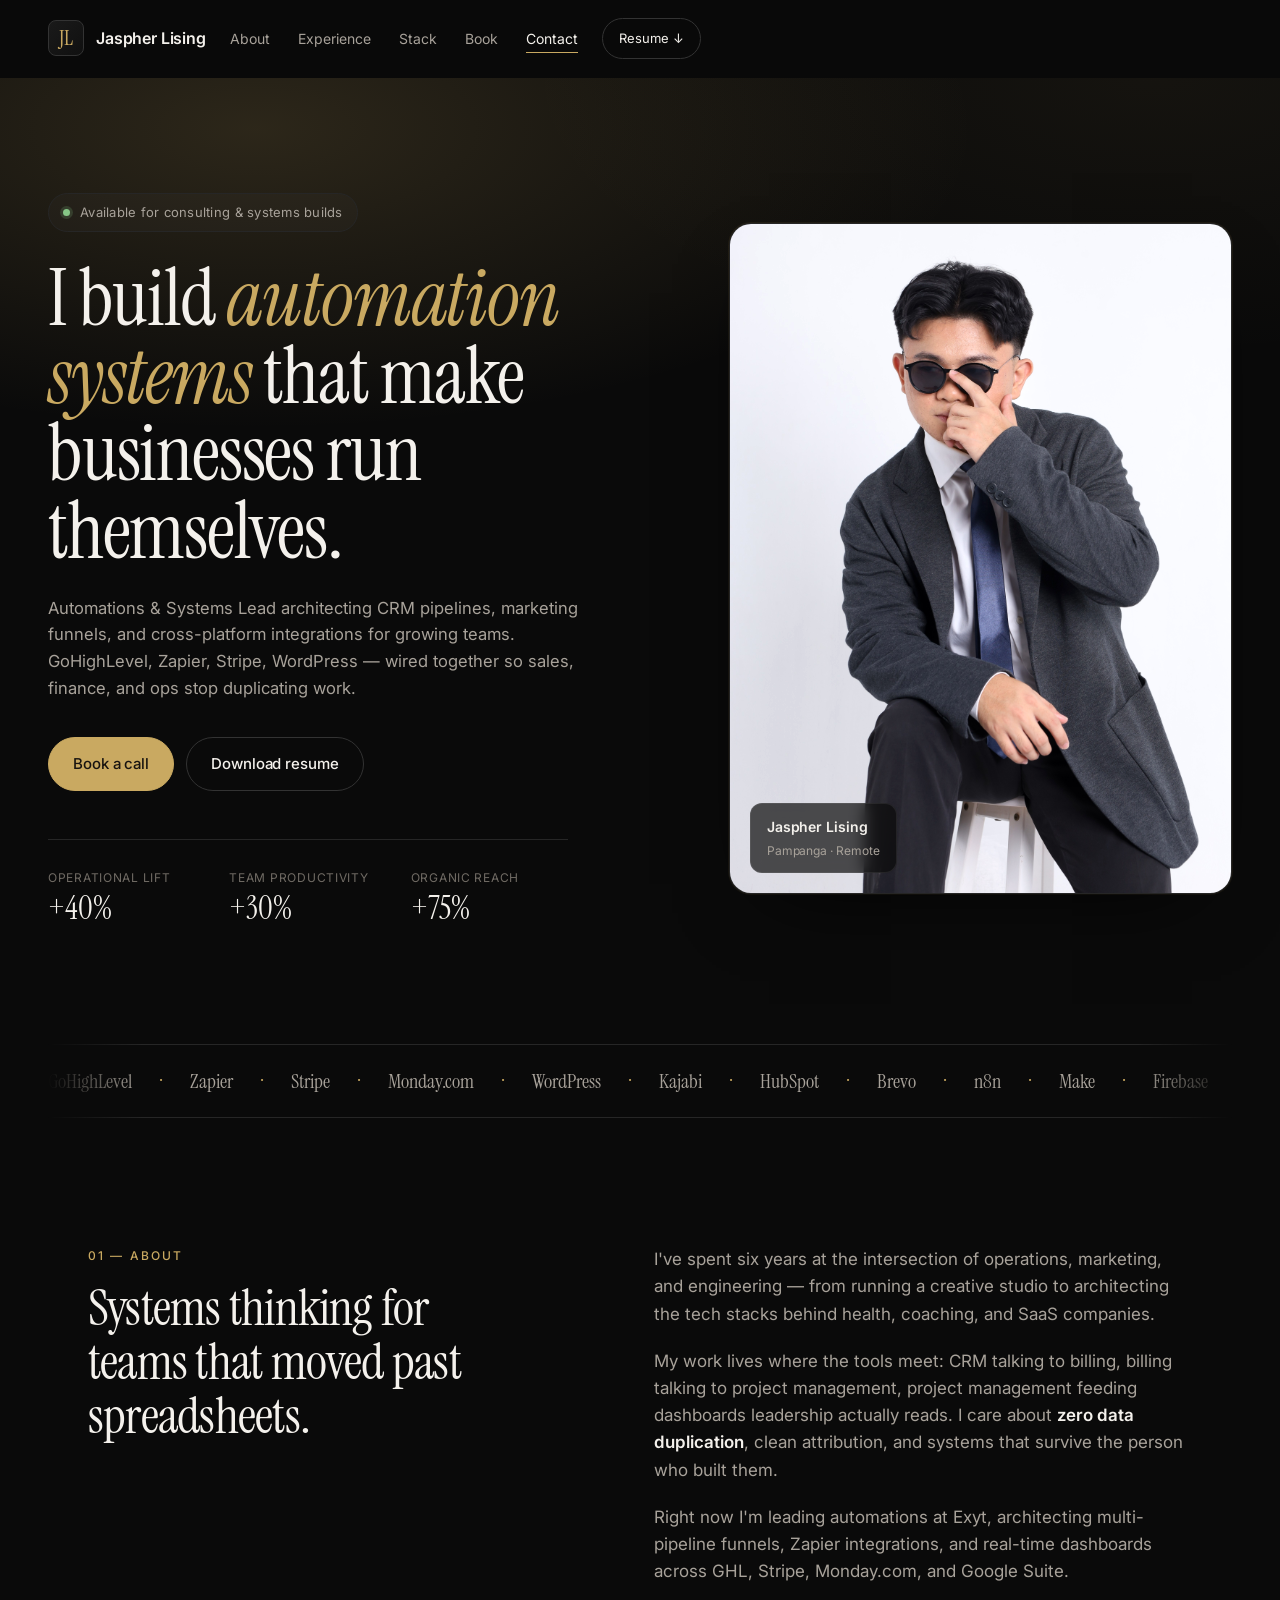
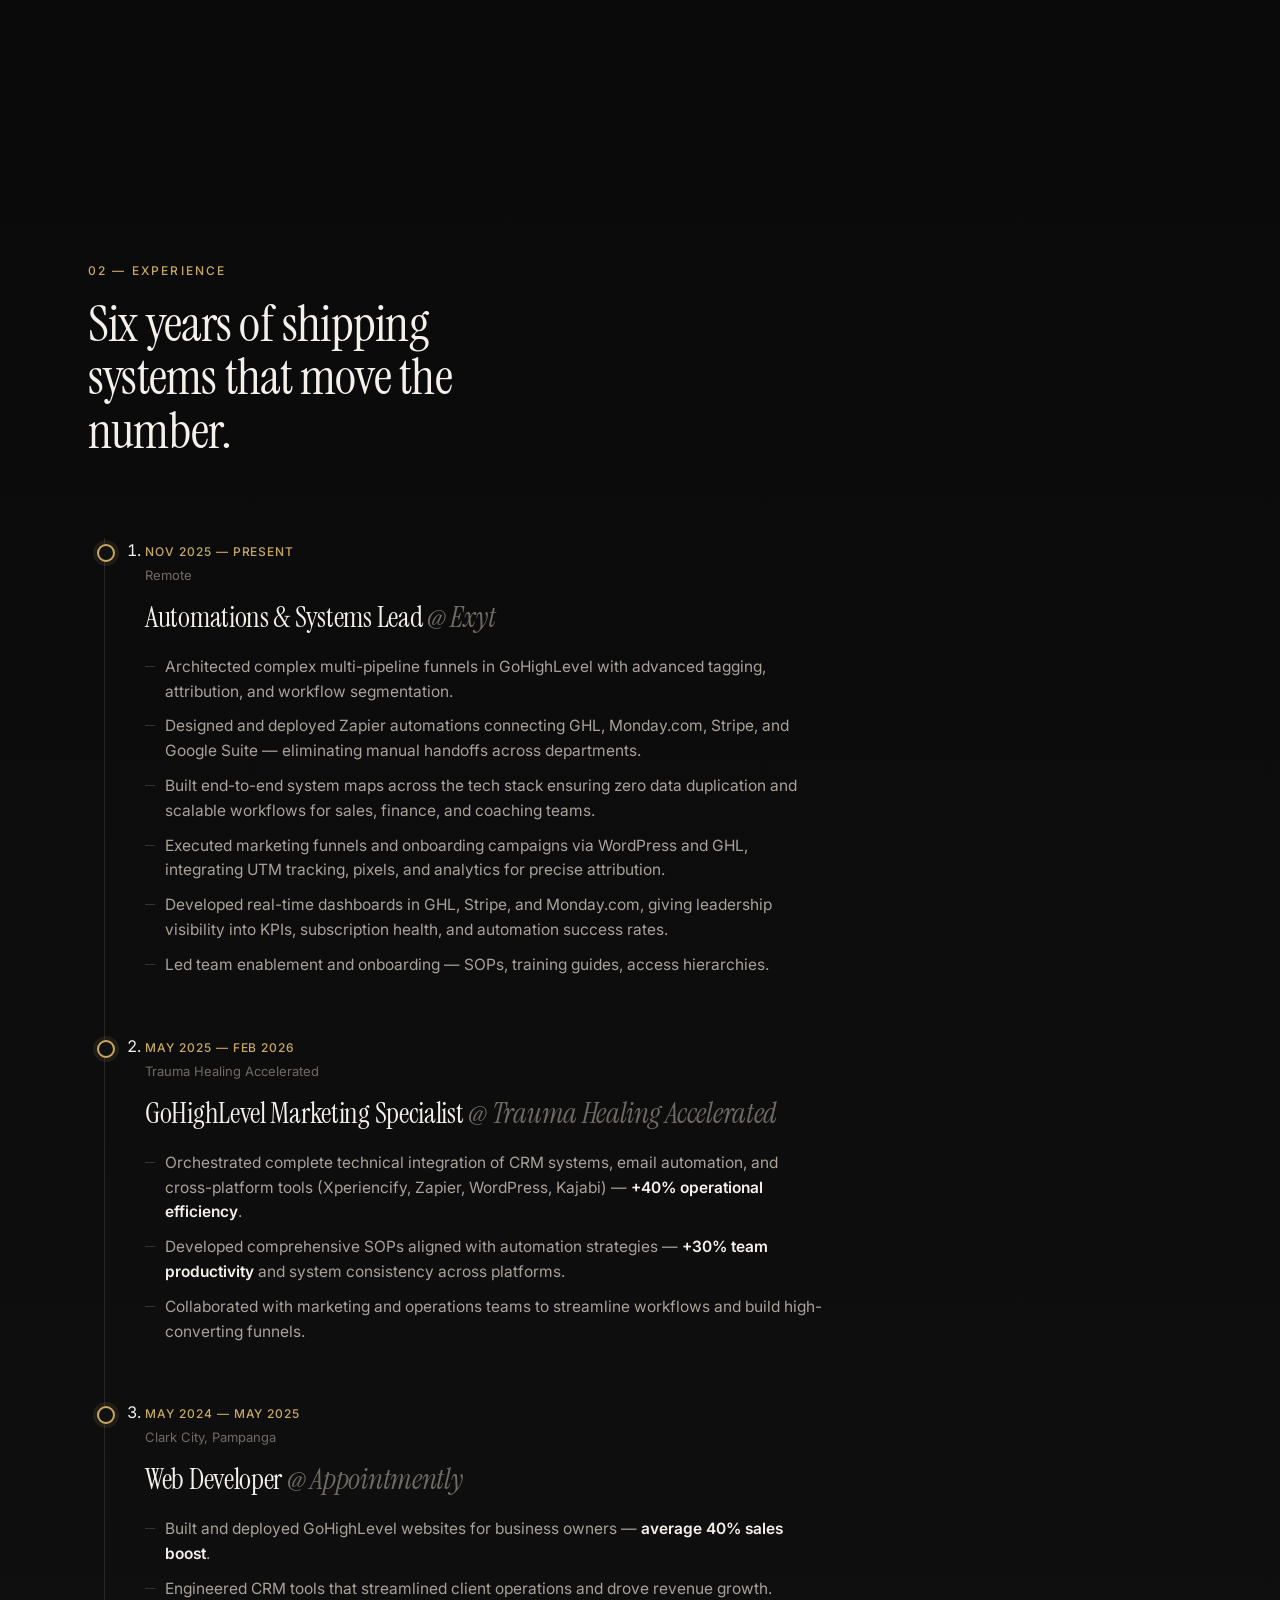
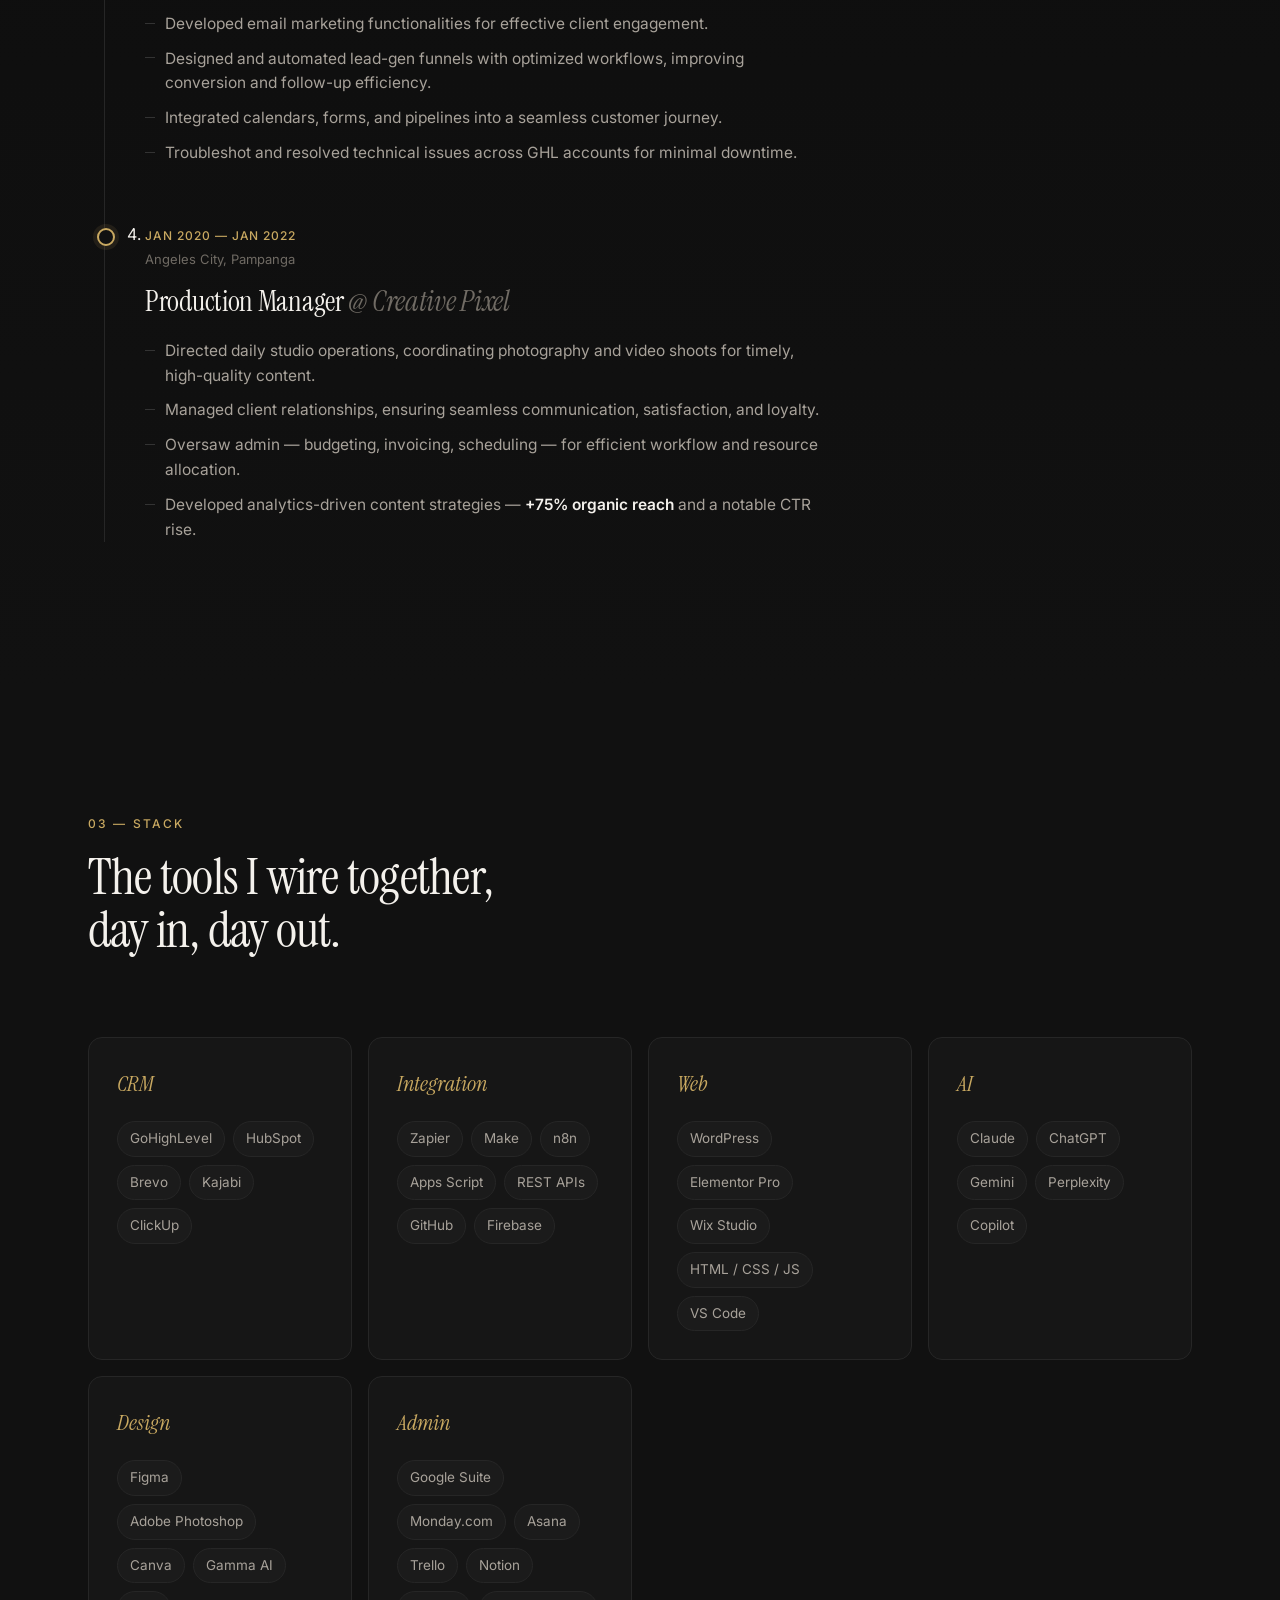
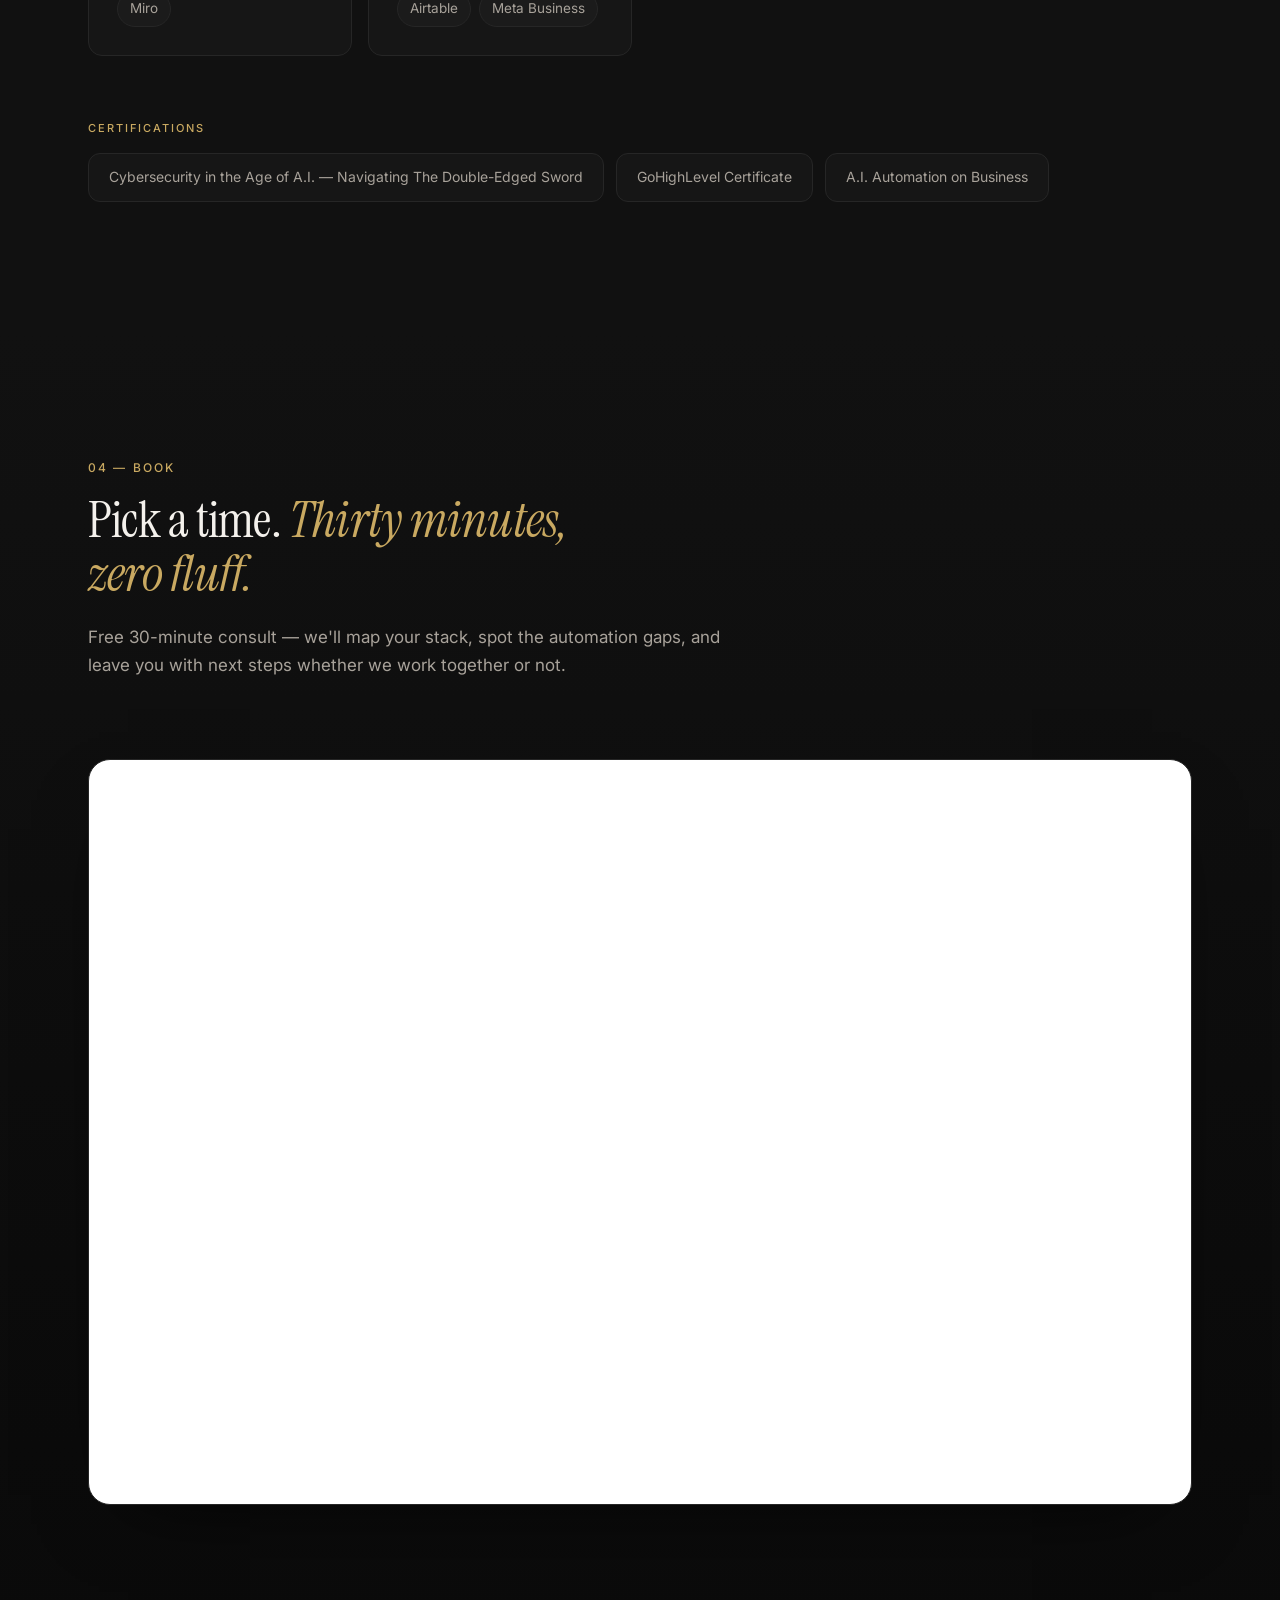
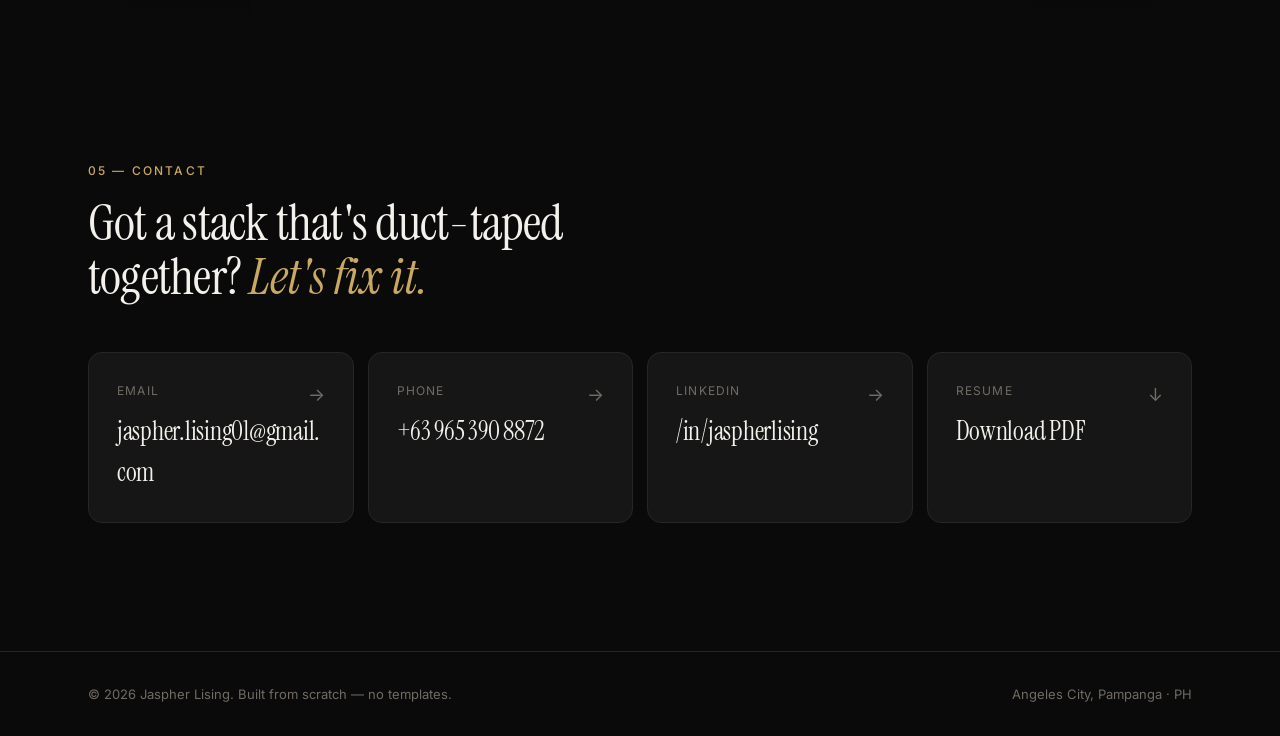
==== index.html @ a1e813a0 "Initial portfolio site Single-page static site: hero, about, experience timeline, stack, Cal.com boo" ====
<!doctype html>
<html lang="en">
<head>
  <meta charset="utf-8" />
  <meta name="viewport" content="width=device-width, initial-scale=1" />
  <title>Jaspher Lising — Automations & Systems Lead</title>
  <meta name="description" content="Jaspher Lising — Automations & Systems Lead. I architect CRM, automation, and marketing systems that scale — GoHighLevel, Zapier, Stripe, WordPress, and beyond." />
  <meta name="theme-color" content="#0a0a0a" />
  <meta property="og:title" content="Jaspher Lising — Automations & Systems Lead" />
  <meta property="og:description" content="I architect CRM, automation, and marketing systems that scale." />
  <meta property="og:image" content="assets/profile.jpg" />
  <meta property="og:type" content="website" />
  <link rel="icon" href="data:image/svg+xml,%3Csvg xmlns='http://www.w3.org/2000/svg' viewBox='0 0 100 100'%3E%3Ctext y='0.9em' font-size='90' font-family='Georgia,serif' fill='%23C9A961'%3EJ%3C/text%3E%3C/svg%3E" />
  <link rel="preconnect" href="https://fonts.googleapis.com" />
  <link rel="preconnect" href="https://fonts.gstatic.com" crossorigin />
  <link href="https://fonts.googleapis.com/css2?family=Instrument+Serif:ital@0;1&family=Inter:wght@300;400;500;600;700&display=swap" rel="stylesheet" />
  <link rel="stylesheet" href="styles.css" />
</head>
<body>
  <a class="skip-link" href="#main">Skip to content</a>

  <header class="nav" id="nav">
    <a class="brand" href="#top" aria-label="Home">
      <span class="brand-mark">JL</span>
      <span class="brand-name">Jaspher Lising</span>
    </a>
    <nav aria-label="Primary">
      <ul class="nav-links">
        <li><a href="#about">About</a></li>
        <li><a href="#experience">Experience</a></li>
        <li><a href="#skills">Stack</a></li>
        <li><a href="#book">Book</a></li>
        <li><a href="#contact">Contact</a></li>
      </ul>
    </nav>
    <a class="nav-cta" href="assets/resume.pdf" download>Resume <span aria-hidden="true">↓</span></a>
    <button class="nav-toggle" aria-expanded="false" aria-controls="nav" aria-label="Toggle menu">
      <span></span><span></span><span></span>
    </button>
  </header>

  <main id="main">
    <section class="hero" id="top">
      <div class="hero-grid">
        <div class="hero-copy">
          <p class="eyebrow reveal"><span class="dot"></span> Available for consulting &amp; systems builds</p>
          <h1 class="display reveal">I build <em>automation systems</em> that make businesses run themselves.</h1>
          <p class="lede reveal">Automations &amp; Systems Lead architecting CRM pipelines, marketing funnels, and cross-platform integrations for growing teams. GoHighLevel, Zapier, Stripe, WordPress — wired together so sales, finance, and ops stop duplicating work.</p>
          <div class="hero-ctas reveal">
            <a class="btn btn-primary" href="#book">Book a call</a>
            <a class="btn btn-ghost" href="assets/resume.pdf" download>Download resume</a>
          </div>
          <dl class="hero-stats reveal">
            <div><dt>Operational lift</dt><dd>+40%</dd></div>
            <div><dt>Team productivity</dt><dd>+30%</dd></div>
            <div><dt>Organic reach</dt><dd>+75%</dd></div>
          </dl>
        </div>
        <figure class="hero-portrait reveal">
          <div class="portrait-frame">
            <img src="assets/profile.jpg" alt="Portrait of Jaspher Lising in a grey blazer and navy tie" loading="eager" />
            <div class="portrait-tag">Jaspher Lising<br /><span>Pampanga · Remote</span></div>
          </div>
        </figure>
      </div>
      <div class="marquee" aria-hidden="true">
        <div class="marquee-track">
          <span>GoHighLevel</span><span>·</span><span>Zapier</span><span>·</span><span>Stripe</span><span>·</span><span>Monday.com</span><span>·</span><span>WordPress</span><span>·</span><span>Kajabi</span><span>·</span><span>HubSpot</span><span>·</span><span>Brevo</span><span>·</span><span>n8n</span><span>·</span><span>Make</span><span>·</span><span>Firebase</span><span>·</span><span>Google Suite</span><span>·</span>
          <span>GoHighLevel</span><span>·</span><span>Zapier</span><span>·</span><span>Stripe</span><span>·</span><span>Monday.com</span><span>·</span><span>WordPress</span><span>·</span><span>Kajabi</span><span>·</span><span>HubSpot</span><span>·</span><span>Brevo</span><span>·</span><span>n8n</span><span>·</span><span>Make</span><span>·</span><span>Firebase</span><span>·</span><span>Google Suite</span><span>·</span>
        </div>
      </div>
    </section>

    <section class="about" id="about">
      <div class="container grid-2">
        <div>
          <p class="section-kicker">01 — About</p>
          <h2 class="section-title">Systems thinking for teams that moved past spreadsheets.</h2>
        </div>
        <div class="about-copy">
          <p>I've spent six years at the intersection of operations, marketing, and engineering — from running a creative studio to architecting the tech stacks behind health, coaching, and SaaS companies.</p>
          <p>My work lives where the tools meet: CRM talking to billing, billing talking to project management, project management feeding dashboards leadership actually reads. I care about <strong>zero data duplication</strong>, clean attribution, and systems that survive the person who built them.</p>
          <p>Right now I'm leading automations at Exyt, architecting multi-pipeline funnels, Zapier integrations, and real-time dashboards across GHL, Stripe, Monday.com, and Google Suite.</p>
        </div>
      </div>
    </section>

    <section class="experience" id="experience">
      <div class="container">
        <div class="section-head">
          <p class="section-kicker">02 — Experience</p>
          <h2 class="section-title">Six years of shipping systems that move the number.</h2>
        </div>

        <ol class="timeline">
          <li class="tl-item reveal">
            <div class="tl-meta">
              <span class="tl-date">Nov 2025 — Present</span>
              <span class="tl-loc">Remote</span>
            </div>
            <div class="tl-body">
              <h3>Automations &amp; Systems Lead <span class="at">@ Exyt</span></h3>
              <ul>
                <li>Architected complex multi-pipeline funnels in GoHighLevel with advanced tagging, attribution, and workflow segmentation.</li>
                <li>Designed and deployed Zapier automations connecting GHL, Monday.com, Stripe, and Google Suite — eliminating manual handoffs across departments.</li>
                <li>Built end-to-end system maps across the tech stack ensuring zero data duplication and scalable workflows for sales, finance, and coaching teams.</li>
                <li>Executed marketing funnels and onboarding campaigns via WordPress and GHL, integrating UTM tracking, pixels, and analytics for precise attribution.</li>
                <li>Developed real-time dashboards in GHL, Stripe, and Monday.com, giving leadership visibility into KPIs, subscription health, and automation success rates.</li>
                <li>Led team enablement and onboarding — SOPs, training guides, access hierarchies.</li>
              </ul>
            </div>
          </li>

          <li class="tl-item reveal">
            <div class="tl-meta">
              <span class="tl-date">May 2025 — Feb 2026</span>
              <span class="tl-loc">Trauma Healing Accelerated</span>
            </div>
            <div class="tl-body">
              <h3>GoHighLevel Marketing Specialist <span class="at">@ Trauma Healing Accelerated</span></h3>
              <ul>
                <li>Orchestrated complete technical integration of CRM systems, email automation, and cross-platform tools (Xperiencify, Zapier, WordPress, Kajabi) — <strong>+40% operational efficiency</strong>.</li>
                <li>Developed comprehensive SOPs aligned with automation strategies — <strong>+30% team productivity</strong> and system consistency across platforms.</li>
                <li>Collaborated with marketing and operations teams to streamline workflows and build high-converting funnels.</li>
              </ul>
            </div>
          </li>

          <li class="tl-item reveal">
            <div class="tl-meta">
              <span class="tl-date">May 2024 — May 2025</span>
              <span class="tl-loc">Clark City, Pampanga</span>
            </div>
            <div class="tl-body">
              <h3>Web Developer <span class="at">@ Appointmently</span></h3>
              <ul>
                <li>Built and deployed GoHighLevel websites for business owners — <strong>average 40% sales boost</strong>.</li>
                <li>Engineered CRM tools that streamlined client operations and drove revenue growth.</li>
                <li>Developed email marketing functionalities for effective client engagement.</li>
                <li>Designed and automated lead-gen funnels with optimized workflows, improving conversion and follow-up efficiency.</li>
                <li>Integrated calendars, forms, and pipelines into a seamless customer journey.</li>
                <li>Troubleshot and resolved technical issues across GHL accounts for minimal downtime.</li>
              </ul>
            </div>
          </li>

          <li class="tl-item reveal">
            <div class="tl-meta">
              <span class="tl-date">Jan 2020 — Jan 2022</span>
              <span class="tl-loc">Angeles City, Pampanga</span>
            </div>
            <div class="tl-body">
              <h3>Production Manager <span class="at">@ Creative Pixel</span></h3>
              <ul>
                <li>Directed daily studio operations, coordinating photography and video shoots for timely, high-quality content.</li>
                <li>Managed client relationships, ensuring seamless communication, satisfaction, and loyalty.</li>
                <li>Oversaw admin — budgeting, invoicing, scheduling — for efficient workflow and resource allocation.</li>
                <li>Developed analytics-driven content strategies — <strong>+75% organic reach</strong> and a notable CTR rise.</li>
              </ul>
            </div>
          </li>
        </ol>
      </div>
    </section>

    <section class="skills" id="skills">
      <div class="container">
        <div class="section-head">
          <p class="section-kicker">03 — Stack</p>
          <h2 class="section-title">The tools I wire together, day in, day out.</h2>
        </div>

        <div class="skill-grid">
          <article class="skill-card">
            <header><span class="skill-num">CRM</span></header>
            <ul>
              <li>GoHighLevel</li><li>HubSpot</li><li>Brevo</li><li>Kajabi</li><li>ClickUp</li>
            </ul>
          </article>
          <article class="skill-card">
            <header><span class="skill-num">Integration</span></header>
            <ul>
              <li>Zapier</li><li>Make</li><li>n8n</li><li>Apps Script</li><li>REST APIs</li><li>GitHub</li><li>Firebase</li>
            </ul>
          </article>
          <article class="skill-card">
            <header><span class="skill-num">Web</span></header>
            <ul>
              <li>WordPress</li><li>Elementor Pro</li><li>Wix Studio</li><li>HTML / CSS / JS</li><li>VS Code</li>
            </ul>
          </article>
          <article class="skill-card">
            <header><span class="skill-num">AI</span></header>
            <ul>
              <li>Claude</li><li>ChatGPT</li><li>Gemini</li><li>Perplexity</li><li>Copilot</li>
            </ul>
          </article>
          <article class="skill-card">
            <header><span class="skill-num">Design</span></header>
            <ul>
              <li>Figma</li><li>Adobe Photoshop</li><li>Canva</li><li>Gamma AI</li><li>Miro</li>
            </ul>
          </article>
          <article class="skill-card">
            <header><span class="skill-num">Admin</span></header>
            <ul>
              <li>Google Suite</li><li>Monday.com</li><li>Asana</li><li>Trello</li><li>Notion</li><li>Airtable</li><li>Meta Business</li>
            </ul>
          </article>
        </div>

        <div class="certs">
          <p class="section-kicker small">Certifications</p>
          <ul class="cert-list">
            <li>Cybersecurity in the Age of A.I. — Navigating The Double-Edged Sword</li>
            <li>GoHighLevel Certificate</li>
            <li>A.I. Automation on Business</li>
          </ul>
        </div>
      </div>
    </section>

    <section class="book" id="book">
      <div class="container">
        <div class="section-head">
          <p class="section-kicker">04 — Book</p>
          <h2 class="section-title book-title">Pick a time. <em>Thirty minutes, zero fluff.</em></h2>
          <p class="book-sub">Free 30-minute consult — we'll map your stack, spot the automation gaps, and leave you with next steps whether we work together or not.</p>
        </div>
        <div class="cal-wrap">
          <div id="my-cal-inline-30min" class="cal-embed"></div>
        </div>
      </div>
    </section>

    <section class="contact" id="contact">
      <div class="container">
        <p class="section-kicker">05 — Contact</p>
        <h2 class="section-title contact-title">Got a stack that's duct-taped together? <em>Let's fix it.</em></h2>
        <div class="contact-grid">
          <a class="contact-card" href="mailto:jaspher.lising01@gmail.com">
            <span class="contact-label">Email</span>
            <span class="contact-value">jaspher.lising01@gmail.com</span>
            <span class="contact-arrow" aria-hidden="true">→</span>
          </a>
          <a class="contact-card" href="tel:+639653908872">
            <span class="contact-label">Phone</span>
            <span class="contact-value">+63 965 390 8872</span>
            <span class="contact-arrow" aria-hidden="true">→</span>
          </a>
          <a class="contact-card" href="https://www.linkedin.com/in/jaspherlising" target="_blank" rel="noopener noreferrer">
            <span class="contact-label">LinkedIn</span>
            <span class="contact-value">/in/jaspherlising</span>
            <span class="contact-arrow" aria-hidden="true">→</span>
          </a>
          <a class="contact-card" href="assets/resume.pdf" download>
            <span class="contact-label">Resume</span>
            <span class="contact-value">Download PDF</span>
            <span class="contact-arrow" aria-hidden="true">↓</span>
          </a>
        </div>
      </div>
    </section>
  </main>

  <footer class="footer">
    <div class="container footer-row">
      <p>© <span id="year"></span> Jaspher Lising. Built from scratch — no templates.</p>
      <p class="footer-tag">Angeles City, Pampanga · PH</p>
    </div>
  </footer>

  <script src="script.js" defer></script>

  <!-- Cal.com inline embed -->
  <script type="text/javascript">
    (function (C, A, L) { let p = function (a, ar) { a.q.push(ar); }; let d = C.document; C.Cal = C.Cal || function () { let cal = C.Cal; let ar = arguments; if (!cal.loaded) { cal.ns = {}; cal.q = cal.q || []; d.head.appendChild(d.createElement("script")).src = A; cal.loaded = true; } if (ar[0] === L) { const api = function () { p(api, arguments); }; const namespace = ar[1]; api.q = api.q || []; if(typeof namespace === "string"){cal.ns[namespace] = cal.ns[namespace] || api;p(cal.ns[namespace], ar);p(cal, ["initNamespace", namespace]);} else p(cal, ar); return;} p(cal, ar); }; })(window, "https://app.cal.com/embed/embed.js", "init");
    Cal("init", "30min", {origin:"https://app.cal.com"});
    Cal.ns["30min"]("inline", {
      elementOrSelector: "#my-cal-inline-30min",
      config: { layout: "month_view", useSlotsViewOnSmallScreen: "true" },
      calLink: "jaspher-lising-consult/30min",
    });
    Cal.ns["30min"]("ui", { hideEventTypeDetails: false, layout: "month_view" });
  </script>
</body>
</html>
---- styles.css ----
/* ---------- Tokens ---------- */
:root {
  --bg: #0a0a0a;
  --bg-2: #111111;
  --surface: #161616;
  --surface-2: #1c1c1c;
  --border: #262626;
  --border-strong: #333;
  --ink: #f4f1ec;
  --ink-dim: #a8a29a;
  --ink-muted: #706b64;
  --accent: #c9a961;
  --accent-soft: #e8cf9b;
  --success: #86c786;

  --radius: 14px;
  --radius-lg: 22px;
  --container: 1200px;
  --gutter: clamp(20px, 4vw, 48px);

  --ease: cubic-bezier(0.22, 1, 0.36, 1);
  --ease-in-out: cubic-bezier(0.65, 0, 0.35, 1);

  --f-display: "Instrument Serif", "Iowan Old Style", "Palatino Linotype", Georgia, serif;
  --f-sans: "Inter", ui-sans-serif, system-ui, -apple-system, Segoe UI, Roboto, sans-serif;
}

* { box-sizing: border-box; }
html { scroll-behavior: smooth; }
html, body { margin: 0; padding: 0; }
body {
  font-family: var(--f-sans);
  background: var(--bg);
  color: var(--ink);
  font-size: 16px;
  line-height: 1.6;
  -webkit-font-smoothing: antialiased;
  text-rendering: optimizeLegibility;
  overflow-x: hidden;
}

a { color: inherit; text-decoration: none; }
img { max-width: 100%; display: block; }
ul { list-style: none; margin: 0; padding: 0; }
button { font: inherit; }

.skip-link {
  position: absolute; left: -9999px; top: 0;
  background: var(--accent); color: #000; padding: 10px 16px; z-index: 100;
}
.skip-link:focus { left: 16px; top: 16px; }

.container {
  width: 100%;
  max-width: var(--container);
  margin: 0 auto;
  padding: 0 var(--gutter);
}

/* ---------- Nav ---------- */
.nav {
  position: sticky;
  top: 0;
  z-index: 50;
  display: flex;
  align-items: center;
  gap: 24px;
  padding: 18px var(--gutter);
  background: rgba(10,10,10,0.72);
  backdrop-filter: saturate(140%) blur(14px);
  -webkit-backdrop-filter: saturate(140%) blur(14px);
  border-bottom: 1px solid transparent;
  transition: border-color .3s var(--ease), background .3s var(--ease);
}
.nav.is-scrolled { border-bottom-color: var(--border); background: rgba(10,10,10,0.92); }

.brand { display: flex; align-items: center; gap: 12px; }
.brand-mark {
  width: 36px; height: 36px;
  display: grid; place-items: center;
  border: 1px solid var(--border-strong);
  border-radius: 8px;
  font-family: var(--f-display);
  font-size: 22px; line-height: 1;
  color: var(--accent);
  background: linear-gradient(135deg, #1a1a1a, #101010);
}
.brand-name { font-weight: 600; letter-spacing: -0.01em; }

.nav-links {
  display: flex;
  gap: 28px;
  margin-left: auto;
}
.nav-links a {
  font-size: 14px;
  color: var(--ink-dim);
  position: relative;
  padding: 4px 0;
  transition: color .2s var(--ease);
}
.nav-links a::after {
  content: "";
  position: absolute; left: 0; right: 0; bottom: -2px;
  height: 1px;
  background: var(--accent);
  transform: scaleX(0); transform-origin: left;
  transition: transform .3s var(--ease);
}
.nav-links a:hover, .nav-links a.is-active { color: var(--ink); }
.nav-links a.is-active::after, .nav-links a:hover::after { transform: scaleX(1); }

.nav-cta {
  font-size: 13px;
  padding: 9px 16px;
  border: 1px solid var(--border-strong);
  border-radius: 999px;
  color: var(--ink);
  transition: border-color .2s var(--ease), background .2s var(--ease), color .2s var(--ease);
}
.nav-cta:hover { border-color: var(--accent); color: var(--accent); }

.nav-toggle {
  display: none;
  width: 40px; height: 40px;
  border: 1px solid var(--border-strong);
  border-radius: 8px;
  background: transparent;
  flex-direction: column;
  justify-content: center;
  align-items: center;
  gap: 4px;
  cursor: pointer;
}
.nav-toggle span {
  display: block;
  width: 18px; height: 1.5px;
  background: var(--ink);
  transition: transform .3s var(--ease), opacity .2s var(--ease);
}

@media (max-width: 820px) {
  .nav-links { display: none; }
  .nav-cta { display: none; }
  .nav-toggle { display: flex; }
  .nav.is-open .nav-links {
    display: flex;
    position: absolute;
    top: 100%; left: 0; right: 0;
    flex-direction: column;
    background: var(--bg);
    border-bottom: 1px solid var(--border);
    padding: 20px var(--gutter);
    gap: 18px;
  }
  .nav.is-open .nav-cta {
    display: inline-flex;
    position: absolute;
    top: 100%; right: var(--gutter);
    transform: translateY(calc(100% + 20px));
  }
  .nav.is-open .nav-toggle span:nth-child(1) { transform: translateY(5.5px) rotate(45deg); }
  .nav.is-open .nav-toggle span:nth-child(2) { opacity: 0; }
  .nav.is-open .nav-toggle span:nth-child(3) { transform: translateY(-5.5px) rotate(-45deg); }
}

/* ---------- Hero ---------- */
.hero {
  position: relative;
  padding: clamp(48px, 9vw, 120px) var(--gutter) 0;
  overflow: hidden;
}
.hero::before {
  content: "";
  position: absolute;
  inset: -1px -1px auto -1px;
  height: 520px;
  background:
    radial-gradient(1200px 500px at 20% 10%, rgba(201,169,97,0.18), transparent 60%),
    radial-gradient(900px 400px at 90% 0%, rgba(201,169,97,0.06), transparent 70%);
  pointer-events: none;
  z-index: 0;
}
.hero-grid {
  position: relative;
  z-index: 1;
  max-width: var(--container);
  margin: 0 auto;
  display: grid;
  grid-template-columns: 1.2fr 1fr;
  gap: clamp(32px, 6vw, 80px);
  align-items: center;
}

.eyebrow {
  display: inline-flex;
  align-items: center;
  gap: 10px;
  font-size: 13px;
  letter-spacing: 0.02em;
  color: var(--ink-dim);
  padding: 8px 14px;
  border: 1px solid var(--border);
  border-radius: 999px;
  background: rgba(255,255,255,0.02);
  margin: 0 0 28px;
}
.eyebrow .dot {
  width: 7px; height: 7px;
  border-radius: 50%;
  background: var(--success);
  box-shadow: 0 0 0 3px rgba(134, 199, 134, 0.18);
}

.display {
  font-family: var(--f-display);
  font-weight: 400;
  font-size: clamp(42px, 6.2vw, 92px);
  line-height: 0.98;
  letter-spacing: -0.015em;
  margin: 0 0 24px;
}
.display em {
  font-style: italic;
  color: var(--accent);
  font-family: var(--f-display);
}

.lede {
  font-size: clamp(16px, 1.3vw, 18px);
  color: var(--ink-dim);
  max-width: 56ch;
  margin: 0 0 36px;
}

.hero-ctas { display: flex; flex-wrap: wrap; gap: 12px; margin-bottom: 48px; }

.btn {
  display: inline-flex;
  align-items: center;
  justify-content: center;
  padding: 14px 24px;
  border-radius: 999px;
  font-weight: 500;
  font-size: 15px;
  letter-spacing: -0.005em;
  transition: transform .3s var(--ease), background .25s var(--ease), color .25s var(--ease), border-color .25s var(--ease);
  will-change: transform;
}
.btn-primary {
  background: var(--accent);
  color: #181410;
  border: 1px solid var(--accent);
}
.btn-primary:hover { background: var(--accent-soft); border-color: var(--accent-soft); transform: translateY(-2px); }
.btn-ghost {
  background: transparent;
  color: var(--ink);
  border: 1px solid var(--border-strong);
}
.btn-ghost:hover { border-color: var(--ink); transform: translateY(-2px); }

.hero-stats {
  display: grid;
  grid-template-columns: repeat(3, minmax(0, 1fr));
  gap: 24px;
  max-width: 520px;
  margin: 0;
  padding: 28px 0 0;
  border-top: 1px solid var(--border);
}
.hero-stats div { display: flex; flex-direction: column; gap: 4px; }
.hero-stats dt { font-size: 12px; letter-spacing: 0.06em; text-transform: uppercase; color: var(--ink-muted); margin: 0; }
.hero-stats dd {
  font-family: var(--f-display);
  font-size: clamp(28px, 2.5vw, 38px);
  margin: 0;
  line-height: 1;
  color: var(--ink);
}

/* Portrait */
.hero-portrait { margin: 0; position: relative; }
.portrait-frame {
  position: relative;
  aspect-ratio: 3 / 4;
  border-radius: var(--radius-lg);
  overflow: hidden;
  background: var(--surface);
  border: 1px solid var(--border);
  box-shadow:
    0 30px 80px -40px rgba(0,0,0,0.9),
    0 0 0 1px rgba(201,169,97,0.08);
}
.portrait-frame img {
  width: 100%; height: 100%;
  object-fit: cover;
  object-position: 50% 18%;
  filter: contrast(1.04) saturate(1.02);
  transition: transform 1s var(--ease);
}
.hero-portrait:hover .portrait-frame img { transform: scale(1.03); }
.portrait-tag {
  position: absolute;
  left: 20px; bottom: 20px;
  padding: 12px 16px;
  background: rgba(10,10,10,0.7);
  backdrop-filter: blur(8px);
  -webkit-backdrop-filter: blur(8px);
  border: 1px solid rgba(255,255,255,0.08);
  border-radius: 12px;
  font-size: 14px;
  font-weight: 600;
  letter-spacing: -0.005em;
}
.portrait-tag span {
  display: block;
  font-weight: 400;
  font-size: 12px;
  color: var(--ink-dim);
  margin-top: 2px;
}

@media (max-width: 880px) {
  .hero-grid { grid-template-columns: 1fr; }
  .hero-portrait { max-width: 420px; margin: 0 auto; }
}

/* Marquee */
.marquee {
  margin-top: clamp(64px, 10vw, 120px);
  padding: 20px 0;
  border-top: 1px solid var(--border);
  border-bottom: 1px solid var(--border);
  overflow: hidden;
  mask-image: linear-gradient(to right, transparent, #000 8%, #000 92%, transparent);
  -webkit-mask-image: linear-gradient(to right, transparent, #000 8%, #000 92%, transparent);
}
.marquee-track {
  display: flex;
  gap: 28px;
  white-space: nowrap;
  animation: scroll 40s linear infinite;
  font-family: var(--f-display);
  font-size: clamp(18px, 1.6vw, 22px);
  color: var(--ink-dim);
}
.marquee-track span:nth-child(even) { color: var(--accent); }
@keyframes scroll {
  from { transform: translateX(0); }
  to { transform: translateX(-50%); }
}
@media (prefers-reduced-motion: reduce) {
  .marquee-track { animation: none; }
}

/* ---------- Sections ---------- */
section { padding: clamp(72px, 10vw, 140px) 0; }
.about { background: var(--bg); }
.experience { background: linear-gradient(180deg, var(--bg) 0%, var(--bg-2) 100%); }
.skills { background: var(--bg-2); }
.book { background: linear-gradient(180deg, var(--bg-2) 0%, var(--bg) 100%); }
.contact { background: var(--bg); }

.section-kicker {
  font-size: 12px;
  letter-spacing: 0.18em;
  text-transform: uppercase;
  color: var(--accent);
  margin: 0 0 16px;
  font-weight: 500;
}
.section-kicker.small { font-size: 11px; margin-top: 64px; }
.section-title {
  font-family: var(--f-display);
  font-weight: 400;
  font-size: clamp(30px, 4vw, 54px);
  line-height: 1.05;
  letter-spacing: -0.015em;
  margin: 0 0 24px;
  max-width: 18ch;
}
.section-head { margin-bottom: clamp(48px, 7vw, 80px); max-width: 780px; }

/* About */
.grid-2 {
  display: grid;
  grid-template-columns: 1fr 1.1fr;
  gap: clamp(32px, 6vw, 88px);
  align-items: start;
}
.about-copy p { color: var(--ink-dim); font-size: 17px; margin: 0 0 20px; max-width: 60ch; }
.about-copy strong { color: var(--ink); font-weight: 600; }
@media (max-width: 820px) { .grid-2 { grid-template-columns: 1fr; } }

/* Timeline */
.timeline {
  position: relative;
  border-left: 1px solid var(--border);
  margin-left: 16px;
  padding-left: 40px;
  counter-reset: tl;
}
.tl-item {
  position: relative;
  padding: 0 0 56px;
}
.tl-item:last-child { padding-bottom: 0; }
.tl-item::before {
  content: "";
  position: absolute;
  left: -48px; top: 6px;
  width: 14px; height: 14px;
  border-radius: 50%;
  background: var(--bg-2);
  border: 2px solid var(--accent);
  box-shadow: 0 0 0 4px rgba(201,169,97,0.1);
}
.tl-item::after {
  content: "";
  position: absolute;
  left: -41px; top: 19px;
  width: 1px; height: calc(100% - 19px);
  background: transparent;
}
.tl-meta {
  display: flex;
  flex-direction: column;
  gap: 4px;
  margin-bottom: 8px;
}
.tl-date { font-size: 12px; letter-spacing: 0.08em; text-transform: uppercase; color: var(--accent); font-weight: 500; }
.tl-loc { font-size: 13px; color: var(--ink-muted); }
.tl-body h3 {
  font-family: var(--f-display);
  font-weight: 400;
  font-size: clamp(22px, 2.3vw, 30px);
  margin: 0 0 14px;
  letter-spacing: -0.01em;
}
.tl-body h3 .at { color: var(--ink-muted); font-style: italic; }
.tl-body ul {
  display: flex;
  flex-direction: column;
  gap: 10px;
  max-width: 68ch;
}
.tl-body li {
  position: relative;
  padding-left: 20px;
  font-size: 15.5px;
  color: var(--ink-dim);
}
.tl-body li::before {
  content: "";
  position: absolute;
  left: 0; top: 0.7em;
  width: 10px; height: 1px;
  background: var(--border-strong);
}
.tl-body strong { color: var(--ink); font-weight: 600; }

@media (max-width: 560px) {
  .timeline { margin-left: 6px; padding-left: 28px; }
  .tl-item::before { left: -35px; }
}

/* Skills */
.skill-grid {
  display: grid;
  grid-template-columns: repeat(auto-fit, minmax(240px, 1fr));
  gap: 16px;
}
.skill-card {
  position: relative;
  padding: 28px;
  border-radius: var(--radius);
  background: var(--surface);
  border: 1px solid var(--border);
  transition: border-color .3s var(--ease), transform .3s var(--ease), background .3s var(--ease);
}
.skill-card:hover {
  border-color: var(--border-strong);
  transform: translateY(-4px);
  background: var(--surface-2);
}
.skill-card header { margin-bottom: 20px; }
.skill-num {
  font-family: var(--f-display);
  font-size: 22px;
  color: var(--accent);
  font-style: italic;
}
.skill-card ul { display: flex; flex-wrap: wrap; gap: 8px; }
.skill-card li {
  font-size: 13.5px;
  color: var(--ink-dim);
  padding: 6px 12px;
  border: 1px solid var(--border);
  border-radius: 999px;
  background: rgba(255,255,255,0.02);
  transition: color .2s var(--ease), border-color .2s var(--ease);
}
.skill-card:hover li { color: var(--ink); border-color: var(--border-strong); }

.certs { margin-top: 0; }
.cert-list {
  display: flex;
  flex-wrap: wrap;
  gap: 12px;
  margin-top: 16px;
}
.cert-list li {
  padding: 12px 20px;
  border: 1px solid var(--border);
  border-radius: 12px;
  background: var(--surface);
  font-size: 14px;
  color: var(--ink-dim);
}

/* Book */
.book-title { max-width: 22ch; }
.book-title em { font-style: italic; color: var(--accent); }
.book-sub {
  color: var(--ink-dim);
  font-size: 17px;
  max-width: 60ch;
  margin: 8px 0 0;
}
.cal-wrap {
  margin-top: 48px;
  border-radius: var(--radius-lg);
  border: 1px solid var(--border);
  background: #ffffff;
  padding: 12px;
  box-shadow: 0 30px 80px -40px rgba(0,0,0,0.8);
  overflow: hidden;
}
.cal-embed {
  width: 100%;
  min-height: 720px;
  border-radius: calc(var(--radius-lg) - 4px);
  overflow: hidden;
  background: #fff;
}
.cal-embed iframe { border-radius: calc(var(--radius-lg) - 4px); }
@media (max-width: 640px) {
  .cal-wrap { padding: 6px; }
  .cal-embed { min-height: 820px; }
}

/* Contact */
.contact-title { max-width: 22ch; }
.contact-title em { font-style: italic; color: var(--accent); }
.contact-grid {
  display: grid;
  grid-template-columns: repeat(auto-fit, minmax(260px, 1fr));
  gap: 14px;
  margin-top: 48px;
}
.contact-card {
  position: relative;
  padding: 28px;
  border-radius: var(--radius);
  background: var(--surface);
  border: 1px solid var(--border);
  transition: transform .3s var(--ease), border-color .3s var(--ease), background .3s var(--ease);
  display: block;
}
.contact-card:hover {
  transform: translateY(-4px);
  border-color: var(--accent);
  background: var(--surface-2);
}
.contact-label {
  display: block;
  font-size: 12px;
  letter-spacing: 0.1em;
  text-transform: uppercase;
  color: var(--ink-muted);
  margin-bottom: 12px;
}
.contact-value {
  display: block;
  font-family: var(--f-display);
  font-size: clamp(20px, 2vw, 26px);
  color: var(--ink);
  letter-spacing: -0.01em;
  word-break: break-word;
}
.contact-arrow {
  position: absolute;
  top: 28px; right: 28px;
  color: var(--ink-muted);
  font-size: 18px;
  transition: transform .3s var(--ease), color .3s var(--ease);
}
.contact-card:hover .contact-arrow { color: var(--accent); transform: translate(4px, -4px); }

/* Footer */
.footer {
  border-top: 1px solid var(--border);
  padding: 32px 0;
  color: var(--ink-muted);
  font-size: 13px;
}
.footer-row {
  display: flex;
  align-items: center;
  justify-content: space-between;
  gap: 16px;
  flex-wrap: wrap;
}
.footer p { margin: 0; }

/* ---------- Reveal animations (progressive enhancement) ---------- */
.js .reveal {
  opacity: 0;
  transform: translateY(20px);
  transition: opacity .8s var(--ease), transform .8s var(--ease);
}
.js .reveal.in-view { opacity: 1; transform: none; }
@media (prefers-reduced-motion: reduce) {
  .js .reveal { opacity: 1; transform: none; transition: none; }
  html { scroll-behavior: auto; }
}

/* Selection */
::selection { background: var(--accent); color: #111; }
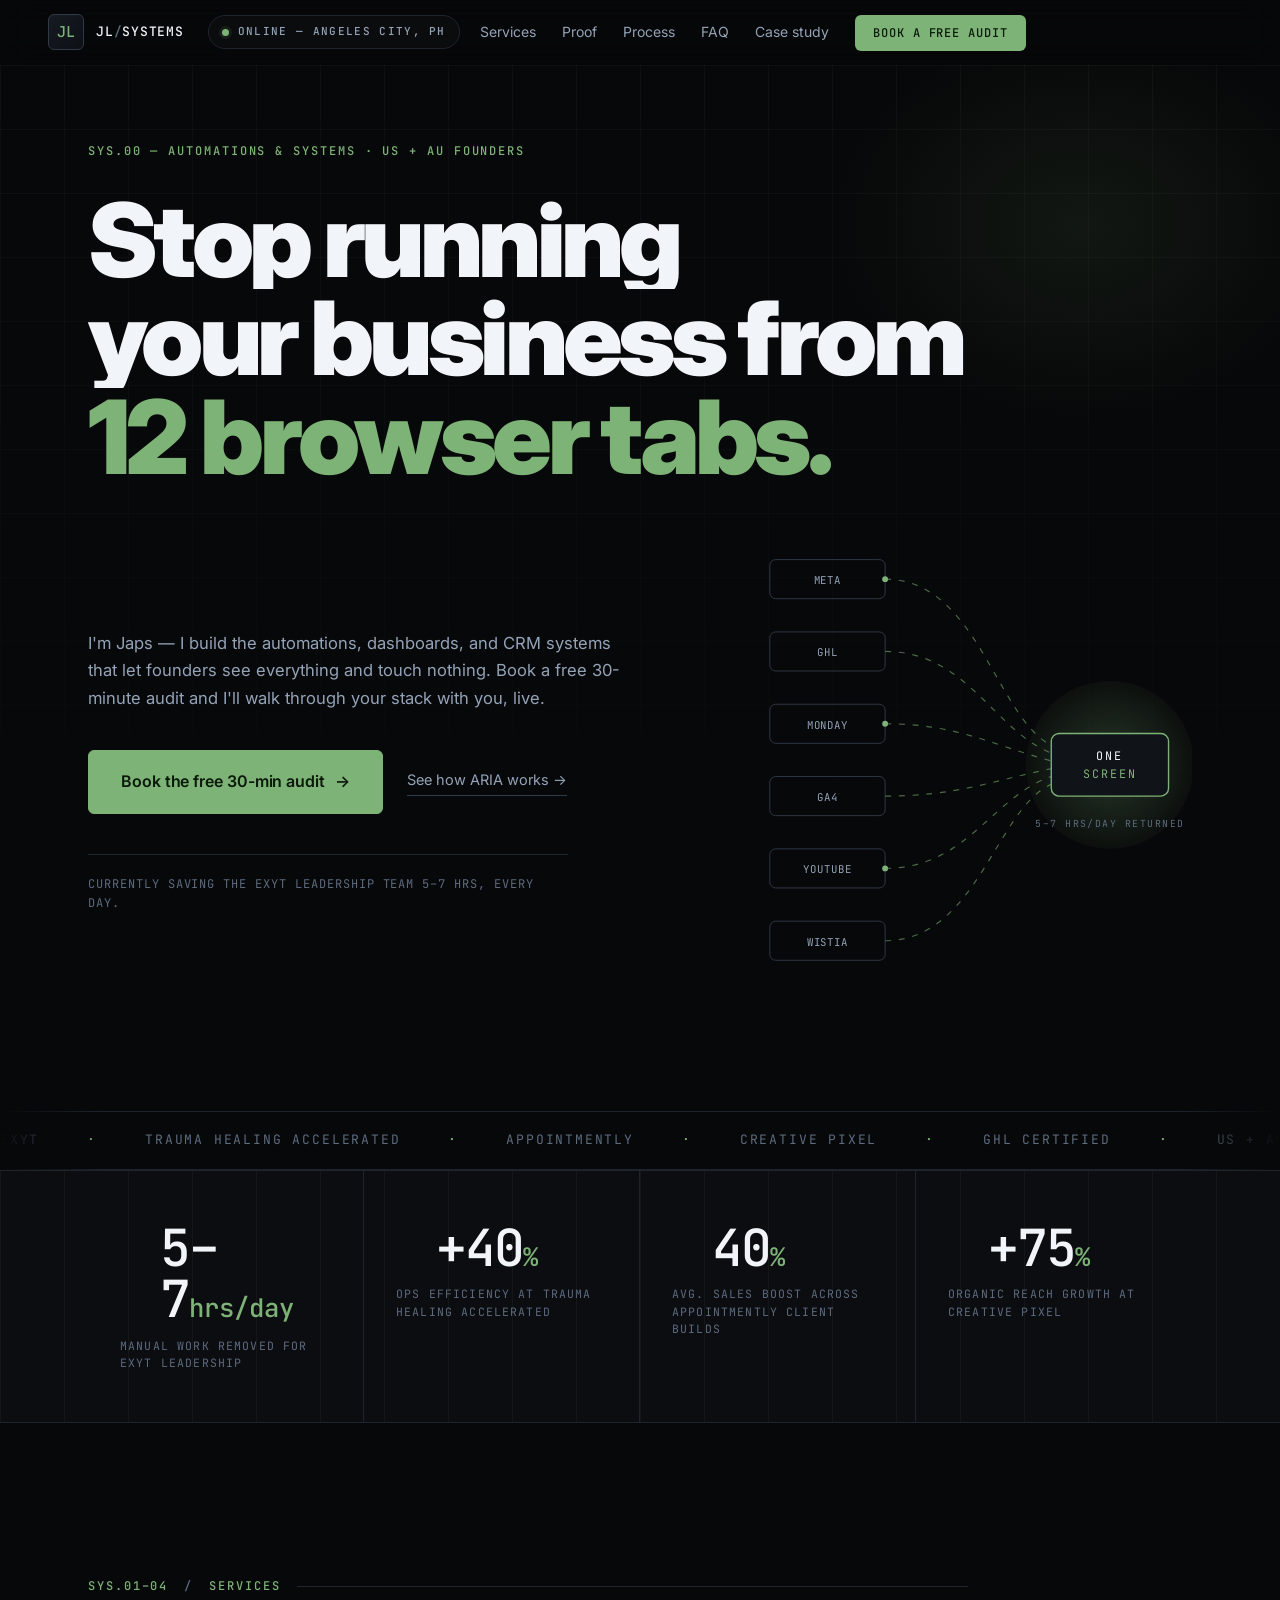
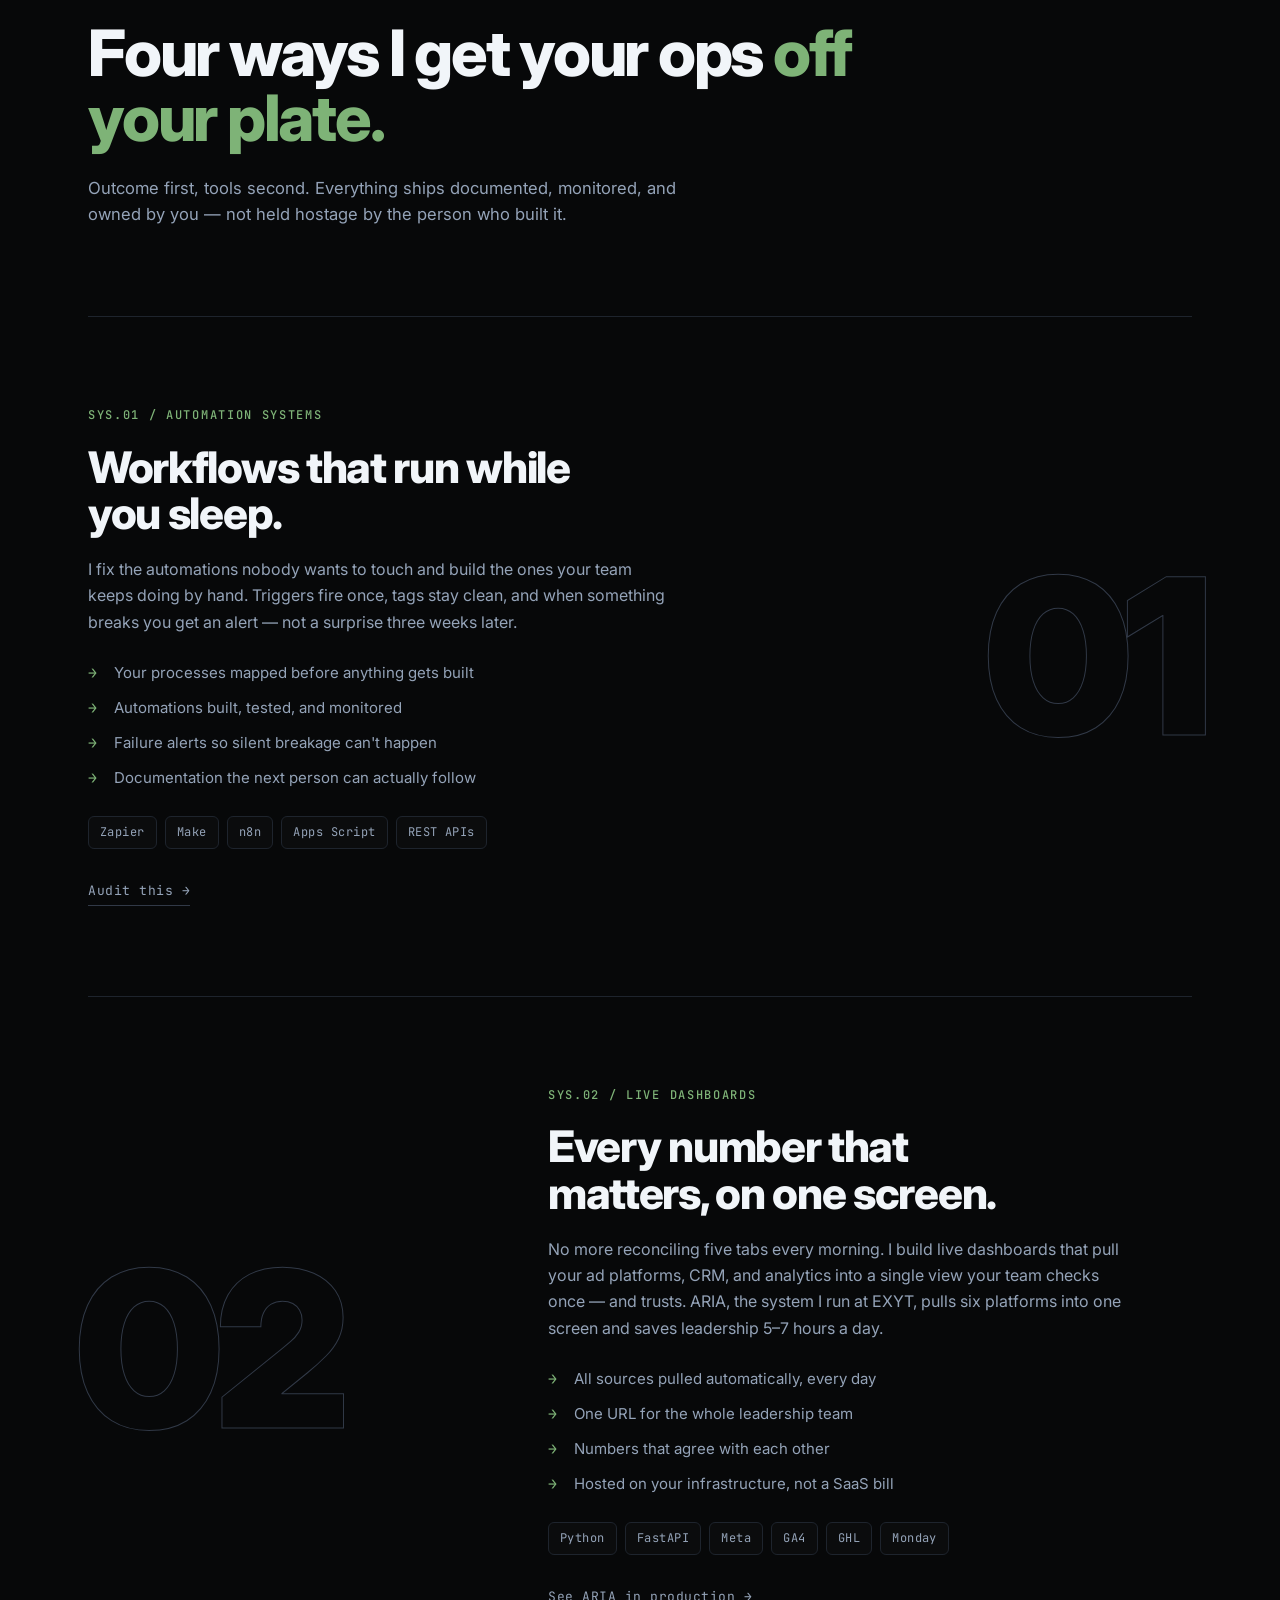
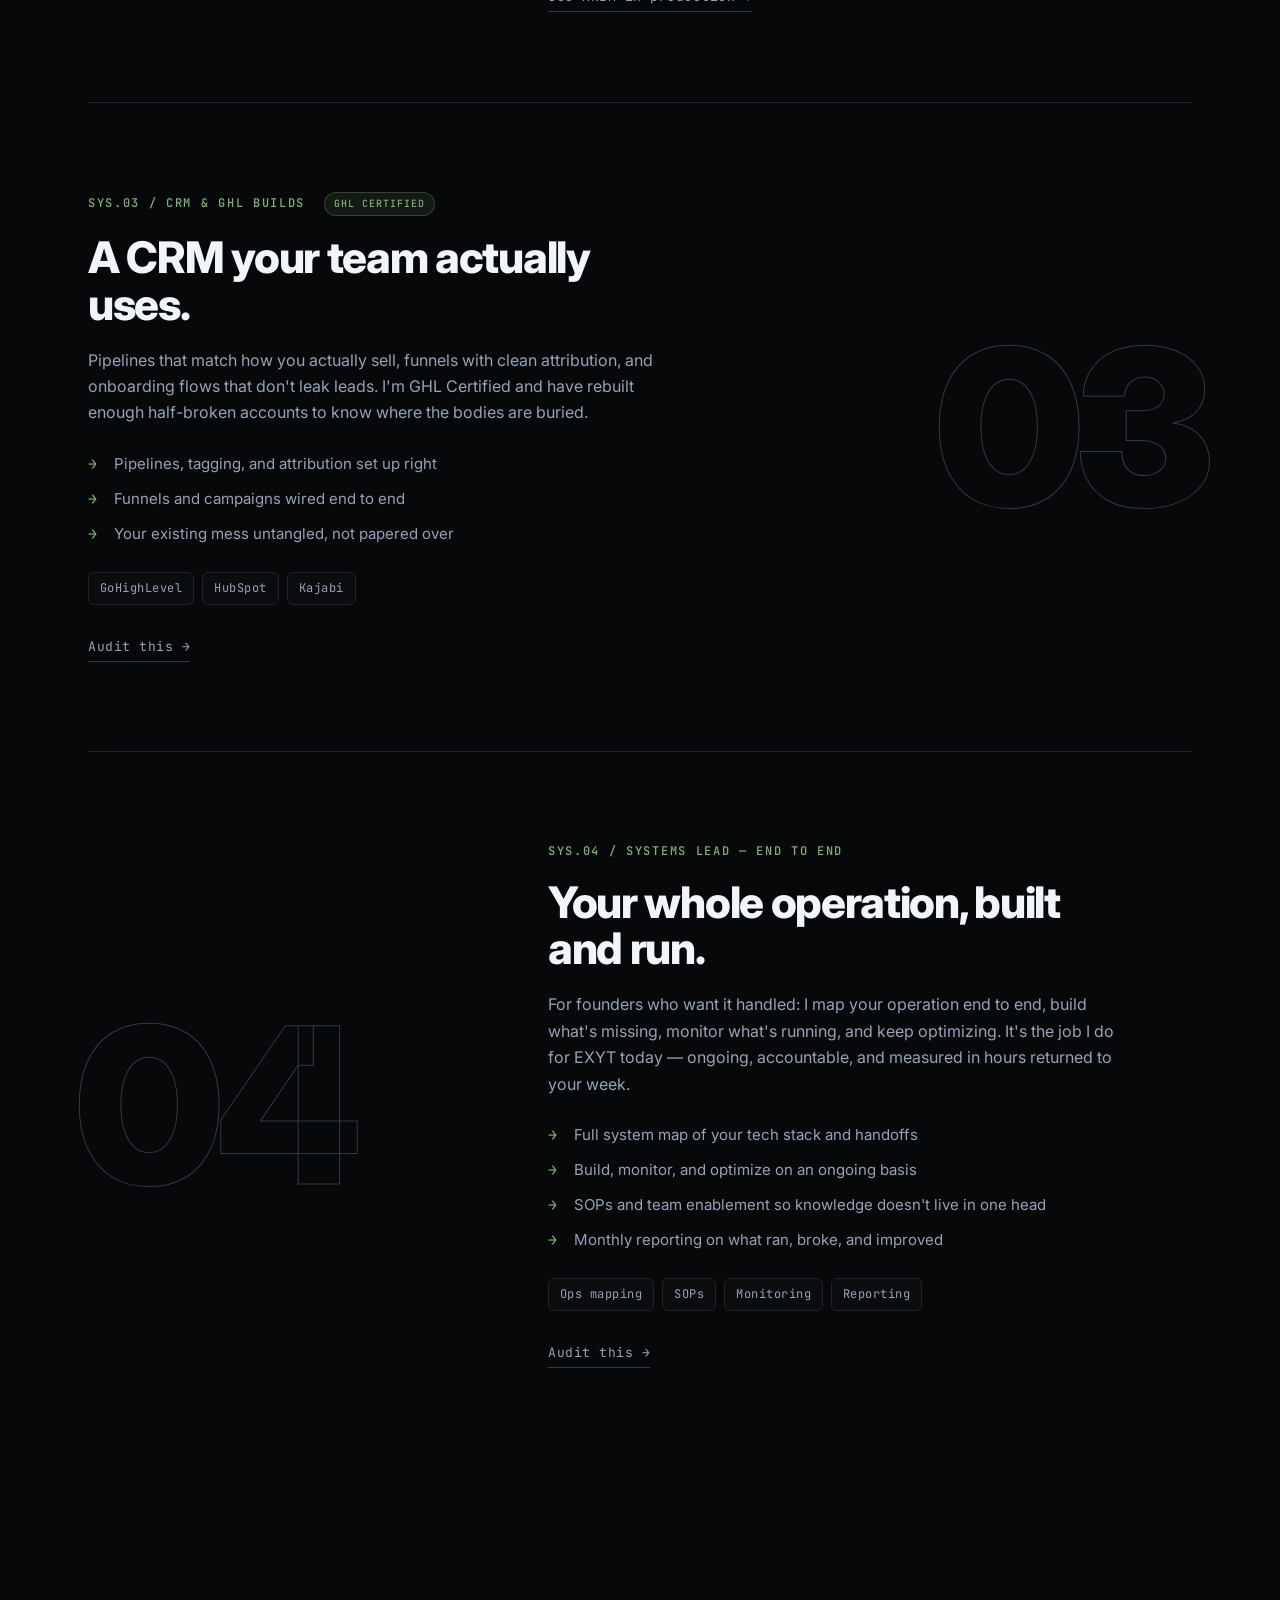
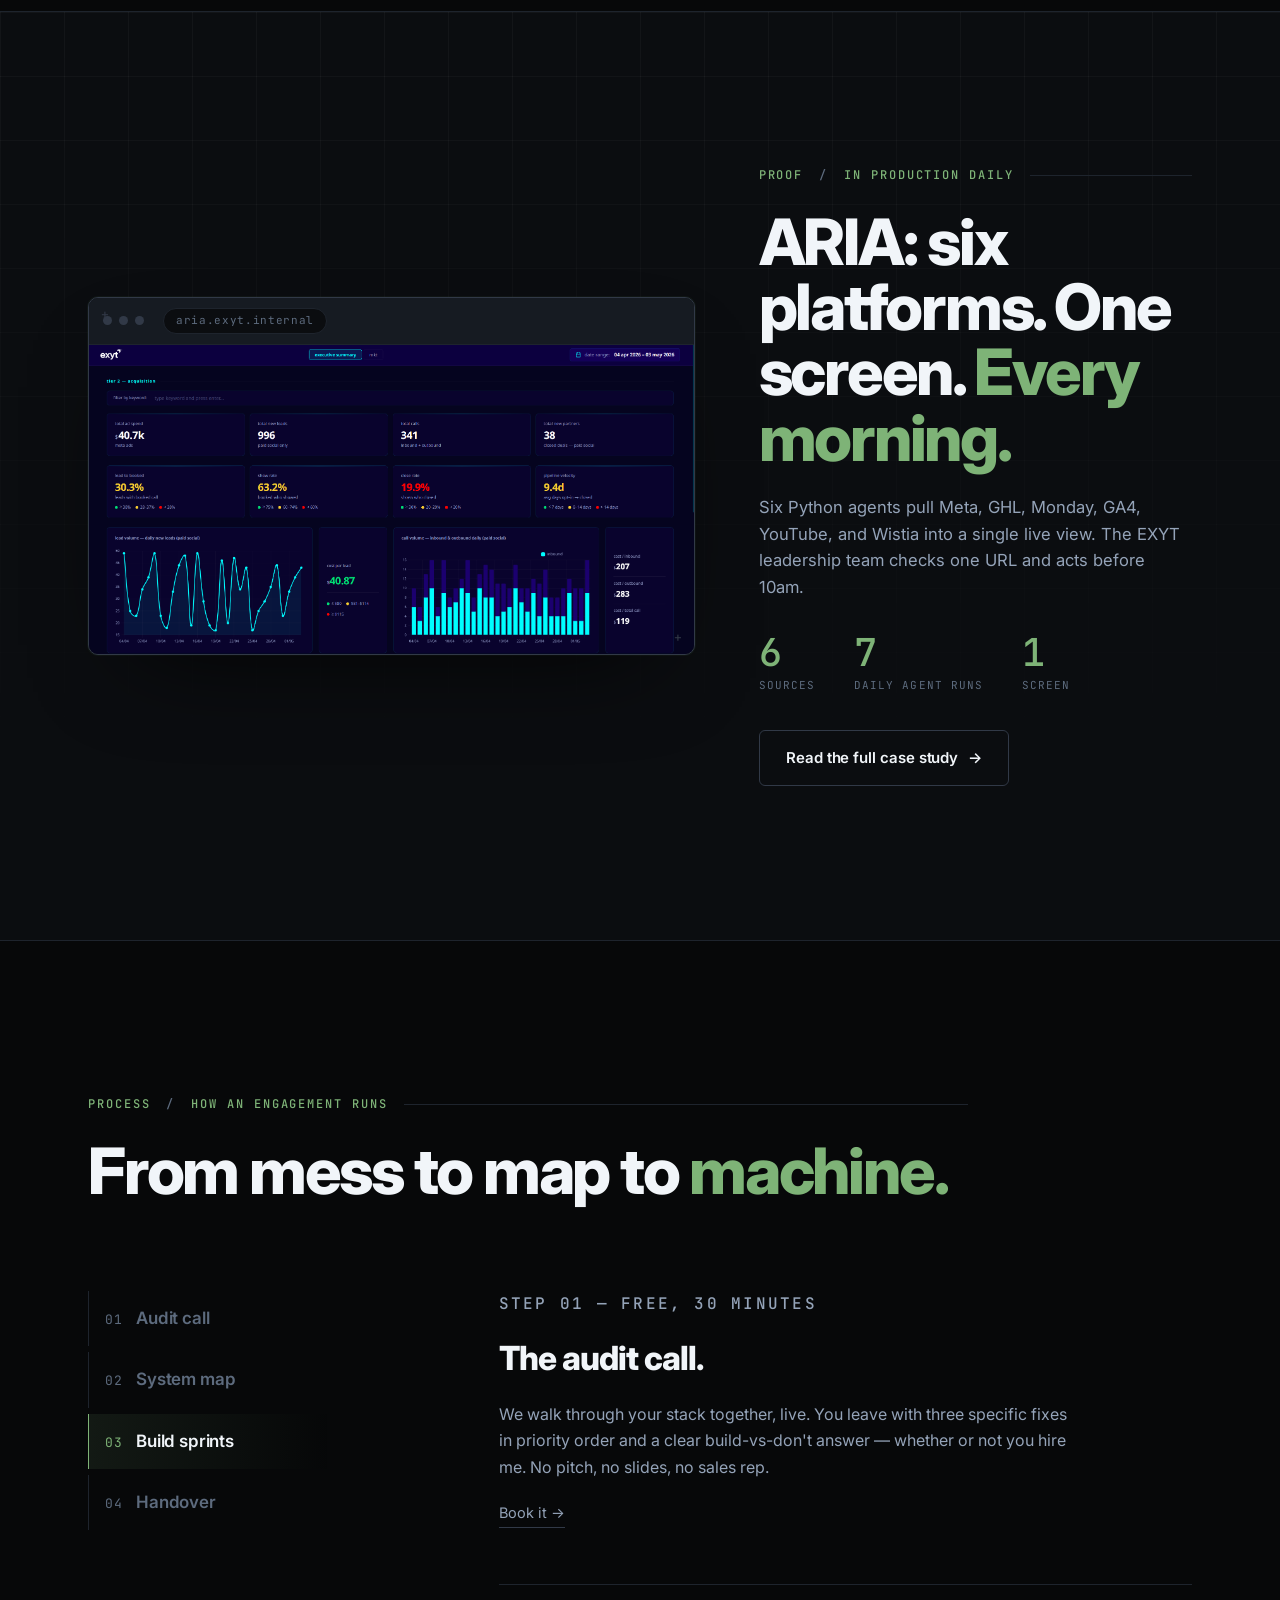
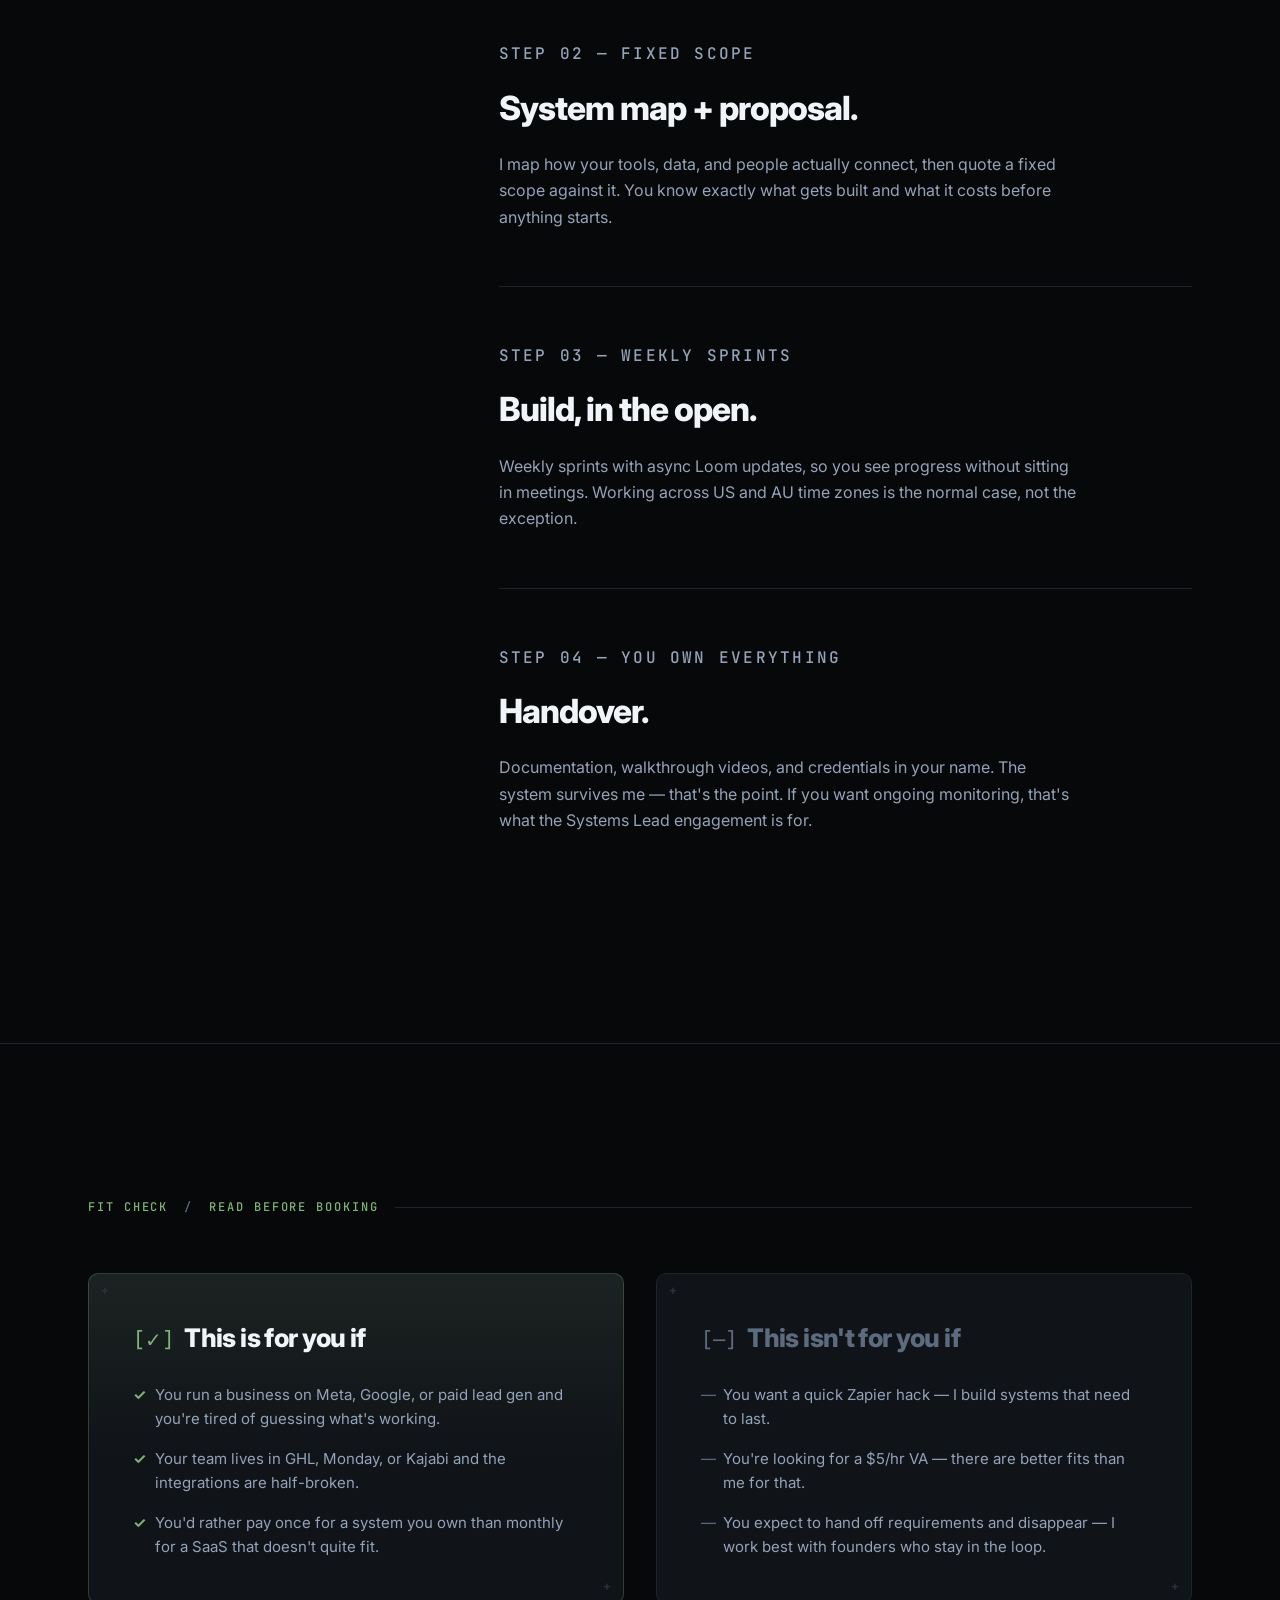
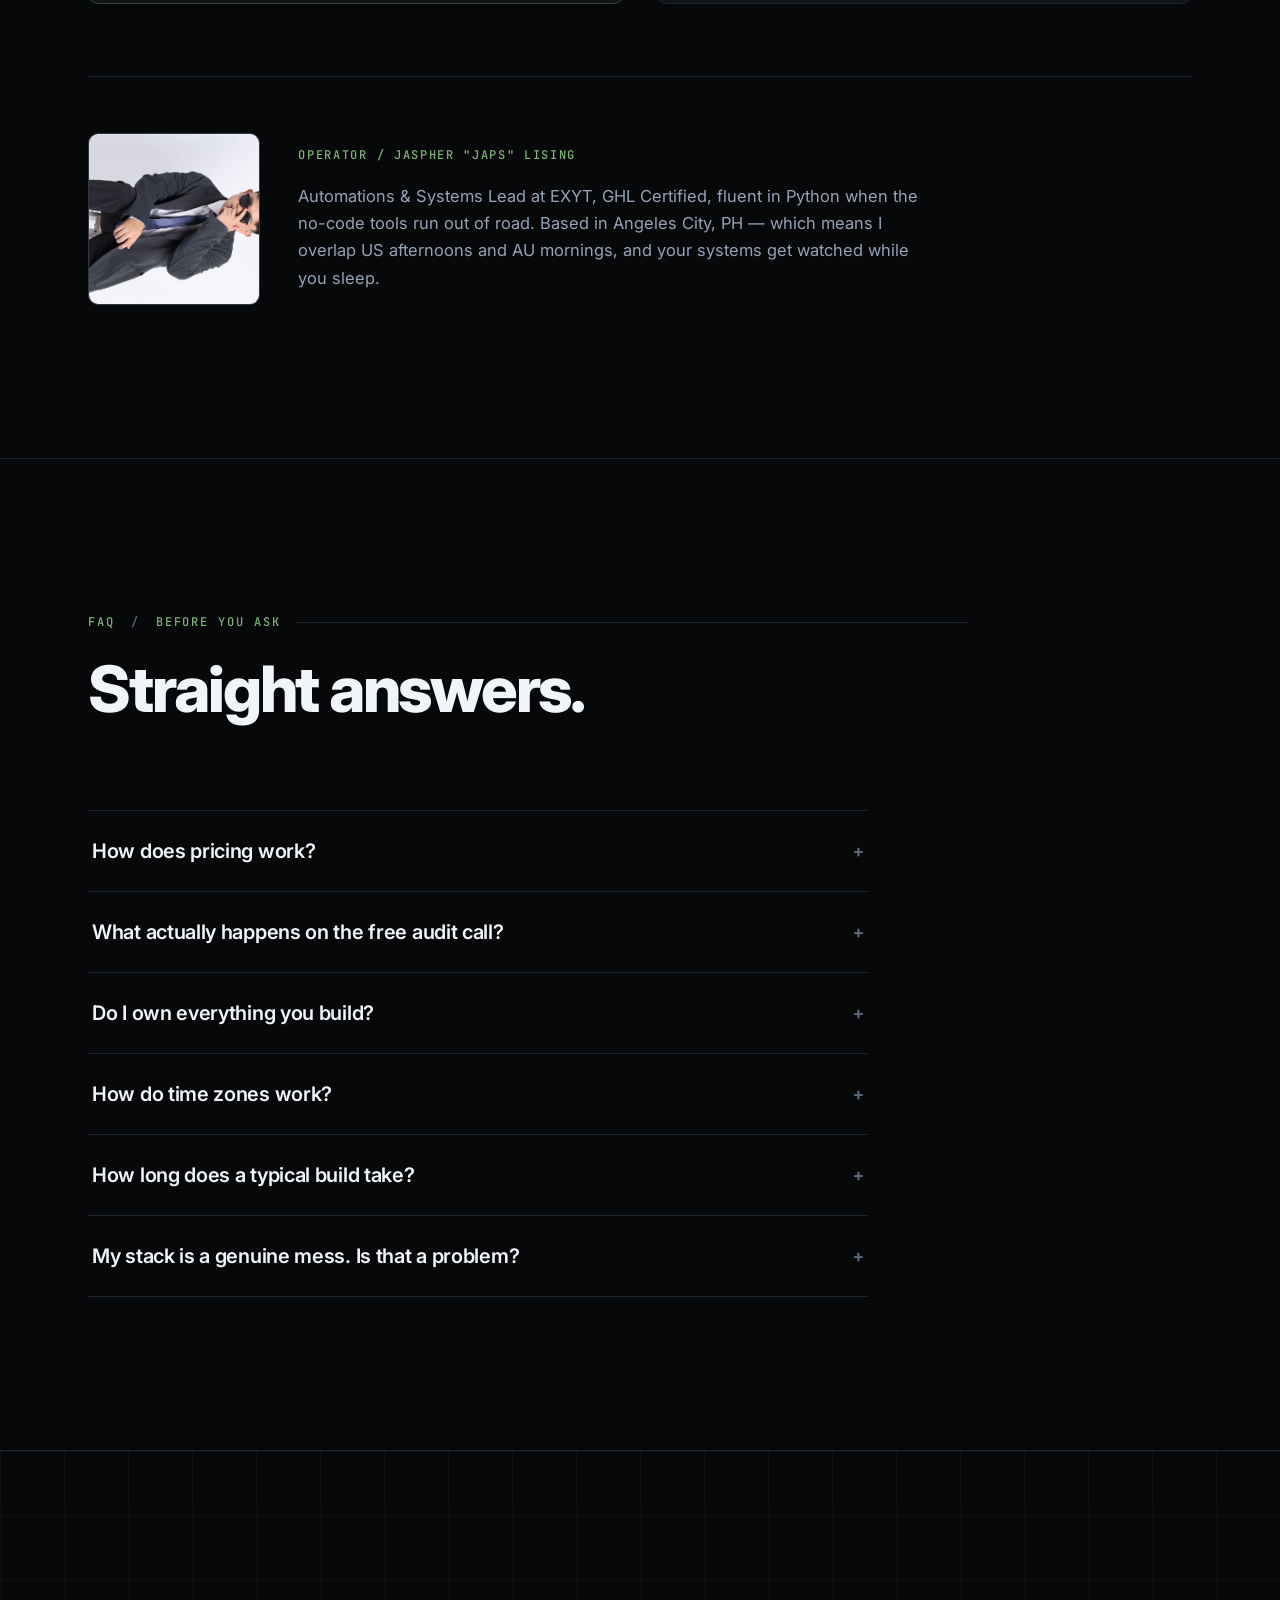
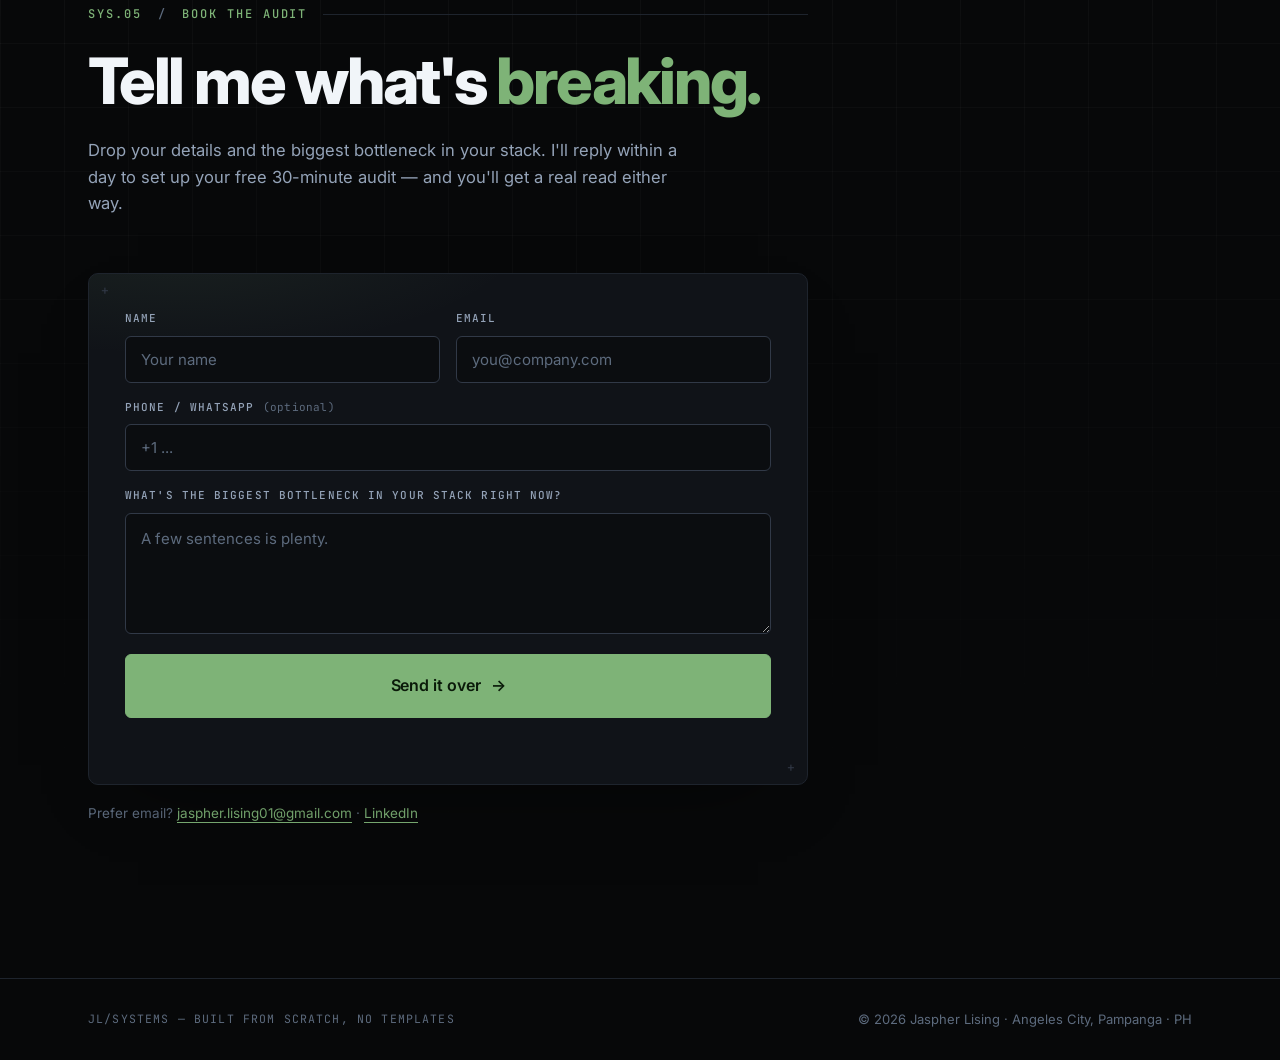
==== commit 608b4995: "Rebuild portfolio as Systems Blueprint services site Two-page rebuild focused on booking free 30-min" ====
--- a/index.html
+++ b/index.html
@@ -3,18 +3,47 @@
 <head>
   <meta charset="utf-8" />
   <meta name="viewport" content="width=device-width, initial-scale=1" />
-  <title>Jaspher Lising — Automations & Systems Lead</title>
-  <meta name="description" content="Jaspher Lising — Automations & Systems Lead. I architect CRM, automation, and marketing systems that scale — GoHighLevel, Zapier, Stripe, WordPress, and beyond." />
-  <meta name="theme-color" content="#0a0a0a" />
-  <meta property="og:title" content="Jaspher Lising — Automations & Systems Lead" />
-  <meta property="og:description" content="I architect CRM, automation, and marketing systems that scale." />
-  <meta property="og:image" content="assets/profile.jpg" />
+  <title>Jaspher Lising — Automation systems, dashboards & CRM builds for founders</title>
+  <meta name="description" content="I build the automations, dashboards, and CRM systems that let founders see everything and touch nothing. Book a free 30-minute audit call — you leave with a map either way." />
+  <meta name="theme-color" content="#070809" />
+  <link rel="canonical" href="https://exyt-admin.github.io/portfolio/" />
+  <meta property="og:title" content="Jaspher Lising — Automation systems, dashboards & CRM builds" />
+  <meta property="og:description" content="I build the automations, dashboards, and CRM systems that let founders see everything and touch nothing. Free 30-minute audit call." />
+  <meta property="og:image" content="https://exyt-admin.github.io/portfolio/assets/profile.jpg" />
+  <meta property="og:image:width" content="1200" />
+  <meta property="og:image:height" content="798" />
+  <meta property="og:url" content="https://exyt-admin.github.io/portfolio/" />
   <meta property="og:type" content="website" />
-  <link rel="icon" href="data:image/svg+xml,%3Csvg xmlns='http://www.w3.org/2000/svg' viewBox='0 0 100 100'%3E%3Ctext y='0.9em' font-size='90' font-family='Georgia,serif' fill='%23C9A961'%3EJ%3C/text%3E%3C/svg%3E" />
+  <meta name="twitter:card" content="summary_large_image" />
+  <link rel="icon" href="data:image/svg+xml,%3Csvg xmlns='http://www.w3.org/2000/svg' viewBox='0 0 100 100'%3E%3Crect width='100' height='100' rx='16' fill='%23101318'/%3E%3Ctext x='50' y='68' text-anchor='middle' font-size='48' font-family='monospace' font-weight='600' fill='%237EB377'%3EJL%3C/text%3E%3C/svg%3E" />
   <link rel="preconnect" href="https://fonts.googleapis.com" />
   <link rel="preconnect" href="https://fonts.gstatic.com" crossorigin />
-  <link href="https://fonts.googleapis.com/css2?family=Instrument+Serif:ital@0;1&family=Inter:wght@300;400;500;600;700&display=swap" rel="stylesheet" />
+  <link href="https://fonts.googleapis.com/css2?family=Inter:wght@400;500;600;800;900&family=JetBrains+Mono:wght@400;500&display=swap" rel="stylesheet" />
   <link rel="stylesheet" href="styles.css" />
+  <link rel="stylesheet" href="home.css" />
+  <script type="application/ld+json">
+  {
+    "@context": "https://schema.org",
+    "@graph": [
+      {
+        "@type": "Person",
+        "name": "Jaspher Lising",
+        "jobTitle": "Automations & Systems Lead",
+        "email": "mailto:jaspher.lising01@gmail.com",
+        "url": "https://exyt-admin.github.io/portfolio/",
+        "sameAs": ["https://www.linkedin.com/in/jaspherlising"],
+        "address": { "@type": "PostalAddress", "addressLocality": "Angeles City", "addressRegion": "Pampanga", "addressCountry": "PH" }
+      },
+      {
+        "@type": "ProfessionalService",
+        "name": "Jaspher Lising — Automation Systems",
+        "url": "https://exyt-admin.github.io/portfolio/",
+        "areaServed": ["US", "AU", "PH"],
+        "description": "Automation systems, live dashboards, CRM/GoHighLevel builds, and end-to-end systems leadership for founders."
+      }
+    ]
+  }
+  </script>
 </head>
 <body>
   <a class="skip-link" href="#main">Skip to content</a>
@@ -22,242 +51,406 @@
   <header class="nav" id="nav">
     <a class="brand" href="#top" aria-label="Home">
       <span class="brand-mark">JL</span>
-      <span class="brand-name">Jaspher Lising</span>
+      <span class="brand-name">JL<span class="dim">/</span>SYSTEMS</span>
     </a>
+    <span class="status-chip nav-status"><span class="status-dot" aria-hidden="true"></span>Online — Angeles City, PH</span>
     <nav aria-label="Primary">
       <ul class="nav-links">
-        <li><a href="#about">About</a></li>
-        <li><a href="#experience">Experience</a></li>
-        <li><a href="#skills">Stack</a></li>
-        <li><a href="#book">Book</a></li>
-        <li><a href="#contact">Contact</a></li>
+        <li><a href="#services">Services</a></li>
+        <li><a href="#proof">Proof</a></li>
+        <li><a href="#process">Process</a></li>
+        <li><a href="#faq">FAQ</a></li>
+        <li><a href="work.html">Case study</a></li>
+        <li><a href="#audit" class="nav-cta">Book a free audit</a></li>
       </ul>
     </nav>
-    <a class="nav-cta" href="assets/resume.pdf" download>Resume <span aria-hidden="true">↓</span></a>
     <button class="nav-toggle" aria-expanded="false" aria-controls="nav" aria-label="Toggle menu">
       <span></span><span></span><span></span>
     </button>
   </header>
 
   <main id="main">
-    <section class="hero" id="top">
-      <div class="hero-grid">
-        <div class="hero-copy">
-          <p class="eyebrow reveal"><span class="dot"></span> Available for consulting &amp; systems builds</p>
-          <h1 class="display reveal">I build <em>automation systems</em> that make businesses run themselves.</h1>
-          <p class="lede reveal">Automations &amp; Systems Lead architecting CRM pipelines, marketing funnels, and cross-platform integrations for growing teams. GoHighLevel, Zapier, Stripe, WordPress — wired together so sales, finance, and ops stop duplicating work.</p>
-          <div class="hero-ctas reveal">
-            <a class="btn btn-primary" href="#book">Book a call</a>
-            <a class="btn btn-ghost" href="assets/resume.pdf" download>Download resume</a>
-          </div>
-          <dl class="hero-stats reveal">
-            <div><dt>Operational lift</dt><dd>+40%</dd></div>
-            <div><dt>Team productivity</dt><dd>+30%</dd></div>
-            <div><dt>Organic reach</dt><dd>+75%</dd></div>
-          </dl>
-        </div>
-        <figure class="hero-portrait reveal">
-          <div class="portrait-frame">
-            <img src="assets/profile.jpg" alt="Portrait of Jaspher Lising in a grey blazer and navy tie" loading="eager" />
-            <div class="portrait-tag">Jaspher Lising<br /><span>Pampanga · Remote</span></div>
-          </div>
-        </figure>
-      </div>
+
+    <!-- SYS.00 — Hero -->
+    <section class="hero grid-bg" id="top">
+      <div class="container">
+        <p class="hero-eyebrow mono">SYS.00 — Automations &amp; systems · US + AU founders</p>
+        <h1 class="hero-title">
+          <span class="hero-line"><span style="--d:0ms">Stop running</span></span>
+          <span class="hero-line"><span style="--d:80ms">your business from</span></span>
+          <span class="hero-line"><span style="--d:160ms"><em>12 browser tabs.</em></span></span>
+        </h1>
+
+        <div class="hero-sub">
+          <div class="hero-copy">
+            <p class="hero-lede">I'm Japs — I build the automations, dashboards, and CRM systems that let founders see everything and touch nothing. Book a free 30-minute audit and I'll walk through your stack with you, live.</p>
+            <div class="hero-ctas">
+              <a class="btn btn-primary btn-large" href="#audit">Book the free 30-min audit <span class="arr" aria-hidden="true">→</span></a>
+              <a class="arrow-link" href="work.html">See how ARIA works →</a>
+            </div>
+            <p class="hero-note mono">Currently saving the EXYT leadership team 5–7 hrs, every day.</p>
+          </div>
+
+          <figure class="hero-diagram" aria-hidden="true">
+          <svg viewBox="0 0 440 470" xmlns="http://www.w3.org/2000/svg" role="img" aria-label="Six data sources flowing into one screen">
+            <defs>
+              <radialGradient id="node-glow" cx="50%" cy="50%" r="60%">
+                <stop offset="0%" stop-color="rgba(126,179,119,0.28)" />
+                <stop offset="100%" stop-color="rgba(126,179,119,0)" />
+              </radialGradient>
+            </defs>
+
+            <!-- Source nodes -->
+            <g class="diag-sources" font-family="JetBrains Mono, monospace" font-size="11" letter-spacing="1">
+              <rect x="8" y="18" width="118" height="40" rx="6" fill="none" stroke="#313947" />
+              <text x="67" y="43" text-anchor="middle" fill="#94a3b8">META</text>
+              <rect x="8" y="92" width="118" height="40" rx="6" fill="none" stroke="#313947" />
+              <text x="67" y="117" text-anchor="middle" fill="#94a3b8">GHL</text>
+              <rect x="8" y="166" width="118" height="40" rx="6" fill="none" stroke="#313947" />
+              <text x="67" y="191" text-anchor="middle" fill="#94a3b8">MONDAY</text>
+              <rect x="8" y="240" width="118" height="40" rx="6" fill="none" stroke="#313947" />
+              <text x="67" y="265" text-anchor="middle" fill="#94a3b8">GA4</text>
+              <rect x="8" y="314" width="118" height="40" rx="6" fill="none" stroke="#313947" />
+              <text x="67" y="339" text-anchor="middle" fill="#94a3b8">YOUTUBE</text>
+              <rect x="8" y="388" width="118" height="40" rx="6" fill="none" stroke="#313947" />
+              <text x="67" y="413" text-anchor="middle" fill="#94a3b8">WISTIA</text>
+            </g>
+
+            <!-- Connectors -->
+            <g fill="none" stroke="#4a6b45" stroke-width="1.2">
+              <path class="flow-dash" d="M 126 38 C 220 38, 240 180, 296 208" />
+              <path class="flow-dash" d="M 126 112 C 210 112, 236 192, 296 216" />
+              <path class="flow-dash" d="M 126 186 C 200 186, 236 208, 296 224" />
+              <path class="flow-dash" d="M 126 260 C 200 260, 236 244, 296 232" />
+              <path class="flow-dash" d="M 126 334 C 210 334, 236 260, 296 240" />
+              <path class="flow-dash" d="M 126 408 C 220 408, 240 272, 296 248" />
+            </g>
+
+            <!-- Data dots riding the connectors -->
+            <g fill="#7eb377">
+              <circle class="flow-dot" r="3" style="offset-path: path('M 126 38 C 220 38, 240 180, 296 208'); --d: 0ms" />
+              <circle class="flow-dot" r="3" style="offset-path: path('M 126 186 C 200 186, 236 208, 296 224'); --d: 1400ms" />
+              <circle class="flow-dot" r="3" style="offset-path: path('M 126 334 C 210 334, 236 260, 296 240'); --d: 2800ms" />
+            </g>
+
+            <!-- ONE SCREEN node -->
+            <circle cx="356" cy="228" r="86" fill="url(#node-glow)" />
+            <rect x="296" y="196" width="120" height="64" rx="8" fill="#101318" stroke="#7eb377" stroke-width="1.4" />
+            <text x="356" y="223" text-anchor="middle" fill="#f1f5f9" font-family="JetBrains Mono, monospace" font-size="12" letter-spacing="2">ONE</text>
+            <text x="356" y="241" text-anchor="middle" fill="#7eb377" font-family="JetBrains Mono, monospace" font-size="12" letter-spacing="2">SCREEN</text>
+
+            <!-- Caption -->
+            <text x="356" y="292" text-anchor="middle" fill="#5d6b7e" font-family="JetBrains Mono, monospace" font-size="10" letter-spacing="1.5">5–7 HRS/DAY RETURNED</text>
+          </svg>
+          </figure>
+        </div>
+      </div>
+    </section>
+
+    <!-- Proof strip -->
+    <section class="proof" id="proof" aria-label="Proof">
       <div class="marquee" aria-hidden="true">
         <div class="marquee-track">
-          <span>GoHighLevel</span><span>·</span><span>Zapier</span><span>·</span><span>Stripe</span><span>·</span><span>Monday.com</span><span>·</span><span>WordPress</span><span>·</span><span>Kajabi</span><span>·</span><span>HubSpot</span><span>·</span><span>Brevo</span><span>·</span><span>n8n</span><span>·</span><span>Make</span><span>·</span><span>Firebase</span><span>·</span><span>Google Suite</span><span>·</span>
-          <span>GoHighLevel</span><span>·</span><span>Zapier</span><span>·</span><span>Stripe</span><span>·</span><span>Monday.com</span><span>·</span><span>WordPress</span><span>·</span><span>Kajabi</span><span>·</span><span>HubSpot</span><span>·</span><span>Brevo</span><span>·</span><span>n8n</span><span>·</span><span>Make</span><span>·</span><span>Firebase</span><span>·</span><span>Google Suite</span><span>·</span>
-        </div>
-      </div>
-    </section>
-
-    <section class="about" id="about">
-      <div class="container grid-2">
-        <div>
-          <p class="section-kicker">01 — About</p>
-          <h2 class="section-title">Systems thinking for teams that moved past spreadsheets.</h2>
-        </div>
-        <div class="about-copy">
-          <p>I've spent six years at the intersection of operations, marketing, and engineering — from running a creative studio to architecting the tech stacks behind health, coaching, and SaaS companies.</p>
-          <p>My work lives where the tools meet: CRM talking to billing, billing talking to project management, project management feeding dashboards leadership actually reads. I care about <strong>zero data duplication</strong>, clean attribution, and systems that survive the person who built them.</p>
-          <p>Right now I'm leading automations at Exyt, architecting multi-pipeline funnels, Zapier integrations, and real-time dashboards across GHL, Stripe, Monday.com, and Google Suite.</p>
-        </div>
-      </div>
-    </section>
-
-    <section class="experience" id="experience">
+          <span>EXYT</span><span class="sep">·</span>
+          <span>Trauma Healing Accelerated</span><span class="sep">·</span>
+          <span>Appointmently</span><span class="sep">·</span>
+          <span>Creative Pixel</span><span class="sep">·</span>
+          <span>GHL Certified</span><span class="sep">·</span>
+          <span>US + AU founders</span><span class="sep">·</span>
+          <span>EXYT</span><span class="sep">·</span>
+          <span>Trauma Healing Accelerated</span><span class="sep">·</span>
+          <span>Appointmently</span><span class="sep">·</span>
+          <span>Creative Pixel</span><span class="sep">·</span>
+          <span>GHL Certified</span><span class="sep">·</span>
+          <span>US + AU founders</span><span class="sep">·</span>
+        </div>
+      </div>
+      <div class="stat-band">
+        <dl class="container stat-grid">
+          <div class="stat-tile">
+            <dd class="stat-num">5–<span data-count="7">7</span><span class="unit">hrs/day</span></dd>
+            <dt class="stat-label">Manual work removed for EXYT leadership</dt>
+          </div>
+          <div class="stat-tile">
+            <dd class="stat-num">+<span data-count="40">40</span><span class="unit">%</span></dd>
+            <dt class="stat-label">Ops efficiency at Trauma Healing Accelerated</dt>
+          </div>
+          <div class="stat-tile">
+            <dd class="stat-num"><span data-count="40">40</span><span class="unit">%</span></dd>
+            <dt class="stat-label">Avg. sales boost across Appointmently client builds</dt>
+          </div>
+          <div class="stat-tile">
+            <dd class="stat-num">+<span data-count="75">75</span><span class="unit">%</span></dd>
+            <dt class="stat-label">Organic reach growth at Creative Pixel</dt>
+          </div>
+        </dl>
+      </div>
+    </section>
+
+    <!-- SYS.01–04 — Services -->
+    <section class="sec services" id="services">
       <div class="container">
         <div class="section-head">
-          <p class="section-kicker">02 — Experience</p>
-          <h2 class="section-title">Six years of shipping systems that move the number.</h2>
-        </div>
-
-        <ol class="timeline">
-          <li class="tl-item reveal">
-            <div class="tl-meta">
-              <span class="tl-date">Nov 2025 — Present</span>
-              <span class="tl-loc">Remote</span>
-            </div>
-            <div class="tl-body">
-              <h3>Automations &amp; Systems Lead <span class="at">@ Exyt</span></h3>
-              <ul>
-                <li>Architected complex multi-pipeline funnels in GoHighLevel with advanced tagging, attribution, and workflow segmentation.</li>
-                <li>Designed and deployed Zapier automations connecting GHL, Monday.com, Stripe, and Google Suite — eliminating manual handoffs across departments.</li>
-                <li>Built end-to-end system maps across the tech stack ensuring zero data duplication and scalable workflows for sales, finance, and coaching teams.</li>
-                <li>Executed marketing funnels and onboarding campaigns via WordPress and GHL, integrating UTM tracking, pixels, and analytics for precise attribution.</li>
-                <li>Developed real-time dashboards in GHL, Stripe, and Monday.com, giving leadership visibility into KPIs, subscription health, and automation success rates.</li>
-                <li>Led team enablement and onboarding — SOPs, training guides, access hierarchies.</li>
+          <p class="sys-eyebrow">SYS.01–04 <span class="dim">/</span> Services</p>
+          <h2 class="section-title">Four ways I get your ops <em>off your plate.</em></h2>
+          <p class="section-lede">Outcome first, tools second. Everything ships documented, monitored, and owned by you — not held hostage by the person who built it.</p>
+        </div>
+
+        <div class="svc-list">
+          <article class="svc reveal">
+            <span class="svc-ghost" aria-hidden="true">01</span>
+            <div class="svc-body">
+              <p class="svc-id mono">SYS.01 / Automation systems</p>
+              <h3>Workflows that run while you sleep.</h3>
+              <p class="svc-pitch">I fix the automations nobody wants to touch and build the ones your team keeps doing by hand. Triggers fire once, tags stay clean, and when something breaks you get an alert — not a surprise three weeks later.</p>
+              <ul class="svc-deliv">
+                <li>Your processes mapped before anything gets built</li>
+                <li>Automations built, tested, and monitored</li>
+                <li>Failure alerts so silent breakage can't happen</li>
+                <li>Documentation the next person can actually follow</li>
               </ul>
-            </div>
-          </li>
-
-          <li class="tl-item reveal">
-            <div class="tl-meta">
-              <span class="tl-date">May 2025 — Feb 2026</span>
-              <span class="tl-loc">Trauma Healing Accelerated</span>
-            </div>
-            <div class="tl-body">
-              <h3>GoHighLevel Marketing Specialist <span class="at">@ Trauma Healing Accelerated</span></h3>
-              <ul>
-                <li>Orchestrated complete technical integration of CRM systems, email automation, and cross-platform tools (Xperiencify, Zapier, WordPress, Kajabi) — <strong>+40% operational efficiency</strong>.</li>
-                <li>Developed comprehensive SOPs aligned with automation strategies — <strong>+30% team productivity</strong> and system consistency across platforms.</li>
-                <li>Collaborated with marketing and operations teams to streamline workflows and build high-converting funnels.</li>
+              <div class="chip-row">
+                <span class="chip">Zapier</span><span class="chip">Make</span><span class="chip">n8n</span><span class="chip">Apps Script</span><span class="chip">REST APIs</span>
+              </div>
+              <a class="arrow-link svc-cta" href="#audit">Audit this →</a>
+            </div>
+          </article>
+
+          <article class="svc svc-flip reveal">
+            <span class="svc-ghost" aria-hidden="true">02</span>
+            <div class="svc-body">
+              <p class="svc-id mono">SYS.02 / Live dashboards</p>
+              <h3>Every number that matters, on one screen.</h3>
+              <p class="svc-pitch">No more reconciling five tabs every morning. I build live dashboards that pull your ad platforms, CRM, and analytics into a single view your team checks once — and trusts. ARIA, the system I run at EXYT, pulls six platforms into one screen and saves leadership 5–7 hours a day.</p>
+              <ul class="svc-deliv">
+                <li>All sources pulled automatically, every day</li>
+                <li>One URL for the whole leadership team</li>
+                <li>Numbers that agree with each other</li>
+                <li>Hosted on your infrastructure, not a SaaS bill</li>
               </ul>
-            </div>
-          </li>
-
-          <li class="tl-item reveal">
-            <div class="tl-meta">
-              <span class="tl-date">May 2024 — May 2025</span>
-              <span class="tl-loc">Clark City, Pampanga</span>
-            </div>
-            <div class="tl-body">
-              <h3>Web Developer <span class="at">@ Appointmently</span></h3>
-              <ul>
-                <li>Built and deployed GoHighLevel websites for business owners — <strong>average 40% sales boost</strong>.</li>
-                <li>Engineered CRM tools that streamlined client operations and drove revenue growth.</li>
-                <li>Developed email marketing functionalities for effective client engagement.</li>
-                <li>Designed and automated lead-gen funnels with optimized workflows, improving conversion and follow-up efficiency.</li>
-                <li>Integrated calendars, forms, and pipelines into a seamless customer journey.</li>
-                <li>Troubleshot and resolved technical issues across GHL accounts for minimal downtime.</li>
+              <div class="chip-row">
+                <span class="chip">Python</span><span class="chip">FastAPI</span><span class="chip">Meta</span><span class="chip">GA4</span><span class="chip">GHL</span><span class="chip">Monday</span>
+              </div>
+              <a class="arrow-link svc-cta" href="work.html">See ARIA in production →</a>
+            </div>
+          </article>
+
+          <article class="svc reveal">
+            <span class="svc-ghost" aria-hidden="true">03</span>
+            <div class="svc-body">
+              <p class="svc-id mono">SYS.03 / CRM &amp; GHL builds <span class="svc-badge">GHL Certified</span></p>
+              <h3>A CRM your team actually uses.</h3>
+              <p class="svc-pitch">Pipelines that match how you actually sell, funnels with clean attribution, and onboarding flows that don't leak leads. I'm GHL Certified and have rebuilt enough half-broken accounts to know where the bodies are buried.</p>
+              <ul class="svc-deliv">
+                <li>Pipelines, tagging, and attribution set up right</li>
+                <li>Funnels and campaigns wired end to end</li>
+                <li>Your existing mess untangled, not papered over</li>
               </ul>
-            </div>
-          </li>
-
-          <li class="tl-item reveal">
-            <div class="tl-meta">
-              <span class="tl-date">Jan 2020 — Jan 2022</span>
-              <span class="tl-loc">Angeles City, Pampanga</span>
-            </div>
-            <div class="tl-body">
-              <h3>Production Manager <span class="at">@ Creative Pixel</span></h3>
-              <ul>
-                <li>Directed daily studio operations, coordinating photography and video shoots for timely, high-quality content.</li>
-                <li>Managed client relationships, ensuring seamless communication, satisfaction, and loyalty.</li>
-                <li>Oversaw admin — budgeting, invoicing, scheduling — for efficient workflow and resource allocation.</li>
-                <li>Developed analytics-driven content strategies — <strong>+75% organic reach</strong> and a notable CTR rise.</li>
+              <div class="chip-row">
+                <span class="chip">GoHighLevel</span><span class="chip">HubSpot</span><span class="chip">Kajabi</span>
+              </div>
+              <a class="arrow-link svc-cta" href="#audit">Audit this →</a>
+            </div>
+          </article>
+
+          <article class="svc svc-flip reveal">
+            <span class="svc-ghost" aria-hidden="true">04</span>
+            <div class="svc-body">
+              <p class="svc-id mono">SYS.04 / Systems lead — end to end</p>
+              <h3>Your whole operation, built and run.</h3>
+              <p class="svc-pitch">For founders who want it handled: I map your operation end to end, build what's missing, monitor what's running, and keep optimizing. It's the job I do for EXYT today — ongoing, accountable, and measured in hours returned to your week.</p>
+              <ul class="svc-deliv">
+                <li>Full system map of your tech stack and handoffs</li>
+                <li>Build, monitor, and optimize on an ongoing basis</li>
+                <li>SOPs and team enablement so knowledge doesn't live in one head</li>
+                <li>Monthly reporting on what ran, broke, and improved</li>
               </ul>
-            </div>
-          </li>
-        </ol>
-      </div>
-    </section>
-
-    <section class="skills" id="skills">
+              <div class="chip-row">
+                <span class="chip">Ops mapping</span><span class="chip">SOPs</span><span class="chip">Monitoring</span><span class="chip">Reporting</span>
+              </div>
+              <a class="arrow-link svc-cta" href="#audit">Audit this →</a>
+            </div>
+          </article>
+        </div>
+      </div>
+    </section>
+
+    <!-- ARIA teaser -->
+    <section class="aria-band grid-bg" aria-labelledby="aria-title">
+      <div class="container aria-grid">
+        <figure class="browser-frame ticks reveal-scale reveal">
+          <div class="shot-chrome" aria-hidden="true">
+            <span class="shot-dot"></span><span class="shot-dot"></span><span class="shot-dot"></span>
+            <span class="shot-url">aria.exyt.internal</span>
+          </div>
+          <img src="assets/ARIA.png" alt="ARIA executive summary view — the live marketing dashboard built for EXYT" loading="lazy" width="1915" height="981" />
+        </figure>
+        <div class="aria-copy">
+          <p class="sys-eyebrow">Proof <span class="dim">/</span> In production daily</p>
+          <h2 id="aria-title" class="section-title">ARIA: six platforms. One screen. <em>Every morning.</em></h2>
+          <p class="section-lede">Six Python agents pull Meta, GHL, Monday, GA4, YouTube, and Wistia into a single live view. The EXYT leadership team checks one URL and acts before 10am.</p>
+          <dl class="aria-stats">
+            <div><dd class="mono">6</dd><dt class="mono">sources</dt></div>
+            <div><dd class="mono">7</dd><dt class="mono">daily agent runs</dt></div>
+            <div><dd class="mono">1</dd><dt class="mono">screen</dt></div>
+          </dl>
+          <a class="btn btn-ghost" href="work.html">Read the full case study <span class="arr" aria-hidden="true">→</span></a>
+        </div>
+      </div>
+    </section>
+
+    <!-- Process -->
+    <section class="sec process" id="process">
       <div class="container">
         <div class="section-head">
-          <p class="section-kicker">03 — Stack</p>
-          <h2 class="section-title">The tools I wire together, day in, day out.</h2>
-        </div>
-
-        <div class="skill-grid">
-          <article class="skill-card">
-            <header><span class="skill-num">CRM</span></header>
+          <p class="sys-eyebrow">Process <span class="dim">/</span> How an engagement runs</p>
+          <h2 class="section-title">From mess to map to <em>machine.</em></h2>
+        </div>
+
+        <div class="proc-grid">
+          <ol class="proc-rail" data-rail aria-hidden="true">
+            <li class="proc-rail-item is-active" data-rail-item="1"><span class="mono">01</span> Audit call</li>
+            <li class="proc-rail-item" data-rail-item="2"><span class="mono">02</span> System map</li>
+            <li class="proc-rail-item" data-rail-item="3"><span class="mono">03</span> Build sprints</li>
+            <li class="proc-rail-item" data-rail-item="4"><span class="mono">04</span> Handover</li>
+          </ol>
+
+          <div class="proc-steps">
+            <article class="proc-step" data-rail-step="1">
+              <p class="svc-id mono">Step 01 — Free, 30 minutes</p>
+              <h3>The audit call.</h3>
+              <p>We walk through your stack together, live. You leave with three specific fixes in priority order and a clear build-vs-don't answer — whether or not you hire me. No pitch, no slides, no sales rep.</p>
+              <a class="arrow-link" href="#audit">Book it →</a>
+            </article>
+            <article class="proc-step" data-rail-step="2">
+              <p class="svc-id mono">Step 02 — Fixed scope</p>
+              <h3>System map + proposal.</h3>
+              <p>I map how your tools, data, and people actually connect, then quote a fixed scope against it. You know exactly what gets built and what it costs before anything starts.</p>
+            </article>
+            <article class="proc-step" data-rail-step="3">
+              <p class="svc-id mono">Step 03 — Weekly sprints</p>
+              <h3>Build, in the open.</h3>
+              <p>Weekly sprints with async Loom updates, so you see progress without sitting in meetings. Working across US and AU time zones is the normal case, not the exception.</p>
+            </article>
+            <article class="proc-step" data-rail-step="4">
+              <p class="svc-id mono">Step 04 — You own everything</p>
+              <h3>Handover.</h3>
+              <p>Documentation, walkthrough videos, and credentials in your name. The system survives me — that's the point. If you want ongoing monitoring, that's what the Systems Lead engagement is for.</p>
+            </article>
+          </div>
+        </div>
+      </div>
+    </section>
+
+    <!-- Fit + about -->
+    <section class="sec fit" aria-labelledby="fit-title">
+      <div class="container">
+        <p class="sys-eyebrow">Fit check <span class="dim">/</span> Read before booking</p>
+        <h2 id="fit-title" class="sr-only">Who this is for</h2>
+        <div class="fit-grid">
+          <div class="fit-col yes ticks">
+            <h3><span class="mono fit-mark">[✓]</span> This is for you if</h3>
             <ul>
-              <li>GoHighLevel</li><li>HubSpot</li><li>Brevo</li><li>Kajabi</li><li>ClickUp</li>
+              <li>You run a business on Meta, Google, or paid lead gen and you're tired of guessing what's working.</li>
+              <li>Your team lives in GHL, Monday, or Kajabi and the integrations are half-broken.</li>
+              <li>You'd rather pay once for a system you own than monthly for a SaaS that doesn't quite fit.</li>
             </ul>
-          </article>
-          <article class="skill-card">
-            <header><span class="skill-num">Integration</span></header>
+          </div>
+          <div class="fit-col no ticks">
+            <h3><span class="mono fit-mark">[—]</span> This isn't for you if</h3>
             <ul>
-              <li>Zapier</li><li>Make</li><li>n8n</li><li>Apps Script</li><li>REST APIs</li><li>GitHub</li><li>Firebase</li>
+              <li>You want a quick Zapier hack — I build systems that need to last.</li>
+              <li>You're looking for a $5/hr VA — there are better fits than me for that.</li>
+              <li>You expect to hand off requirements and disappear — I work best with founders who stay in the loop.</li>
             </ul>
-          </article>
-          <article class="skill-card">
-            <header><span class="skill-num">Web</span></header>
-            <ul>
-              <li>WordPress</li><li>Elementor Pro</li><li>Wix Studio</li><li>HTML / CSS / JS</li><li>VS Code</li>
-            </ul>
-          </article>
-          <article class="skill-card">
-            <header><span class="skill-num">AI</span></header>
-            <ul>
-              <li>Claude</li><li>ChatGPT</li><li>Gemini</li><li>Perplexity</li><li>Copilot</li>
-            </ul>
-          </article>
-          <article class="skill-card">
-            <header><span class="skill-num">Design</span></header>
-            <ul>
-              <li>Figma</li><li>Adobe Photoshop</li><li>Canva</li><li>Gamma AI</li><li>Miro</li>
-            </ul>
-          </article>
-          <article class="skill-card">
-            <header><span class="skill-num">Admin</span></header>
-            <ul>
-              <li>Google Suite</li><li>Monday.com</li><li>Asana</li><li>Trello</li><li>Notion</li><li>Airtable</li><li>Meta Business</li>
-            </ul>
-          </article>
-        </div>
-
-        <div class="certs">
-          <p class="section-kicker small">Certifications</p>
-          <ul class="cert-list">
-            <li>Cybersecurity in the Age of A.I. — Navigating The Double-Edged Sword</li>
-            <li>GoHighLevel Certificate</li>
-            <li>A.I. Automation on Business</li>
-          </ul>
-        </div>
-      </div>
-    </section>
-
-    <section class="book" id="book">
+          </div>
+        </div>
+
+        <div class="about-strip reveal">
+          <img class="about-photo" src="assets/profile.jpg" alt="Jaspher Lising" loading="lazy" width="1200" height="798" />
+          <div>
+            <p class="svc-id mono">Operator / Jaspher "Japs" Lising</p>
+            <p class="about-copy">Automations &amp; Systems Lead at EXYT, GHL Certified, fluent in Python when the no-code tools run out of road. Based in Angeles City, PH — which means I overlap US afternoons and AU mornings, and your systems get watched while you sleep.</p>
+          </div>
+        </div>
+      </div>
+    </section>
+
+    <!-- FAQ -->
+    <section class="sec faq" id="faq">
       <div class="container">
         <div class="section-head">
-          <p class="section-kicker">04 — Book</p>
-          <h2 class="section-title book-title">Pick a time. <em>Thirty minutes, zero fluff.</em></h2>
-          <p class="book-sub">Free 30-minute consult — we'll map your stack, spot the automation gaps, and leave you with next steps whether we work together or not.</p>
-        </div>
-        <div class="cal-wrap">
-          <div id="my-cal-inline-30min" class="cal-embed"></div>
-        </div>
-      </div>
-    </section>
-
-    <section class="contact" id="contact">
-      <div class="container">
-        <p class="section-kicker">05 — Contact</p>
-        <h2 class="section-title contact-title">Got a stack that's duct-taped together? <em>Let's fix it.</em></h2>
-        <div class="contact-grid">
-          <a class="contact-card" href="mailto:jaspher.lising01@gmail.com">
-            <span class="contact-label">Email</span>
-            <span class="contact-value">jaspher.lising01@gmail.com</span>
-            <span class="contact-arrow" aria-hidden="true">→</span>
-          </a>
-          <a class="contact-card" href="tel:+639653908872">
-            <span class="contact-label">Phone</span>
-            <span class="contact-value">+63 965 390 8872</span>
-            <span class="contact-arrow" aria-hidden="true">→</span>
-          </a>
-          <a class="contact-card" href="https://www.linkedin.com/in/jaspherlising" target="_blank" rel="noopener noreferrer">
-            <span class="contact-label">LinkedIn</span>
-            <span class="contact-value">/in/jaspherlising</span>
-            <span class="contact-arrow" aria-hidden="true">→</span>
-          </a>
-          <a class="contact-card" href="assets/resume.pdf" download>
-            <span class="contact-label">Resume</span>
-            <span class="contact-value">Download PDF</span>
-            <span class="contact-arrow" aria-hidden="true">↓</span>
-          </a>
+          <p class="sys-eyebrow">FAQ <span class="dim">/</span> Before you ask</p>
+          <h2 class="section-title">Straight answers.</h2>
+        </div>
+        <div class="faq-list">
+          <details>
+            <summary>How does pricing work?</summary>
+            <p>Fixed-scope quotes, priced from the system map — you approve the number before anything gets built. Ongoing Systems Lead engagements run on a monthly retainer. No hourly meters running in the background.</p>
+          </details>
+          <details>
+            <summary>What actually happens on the free audit call?</summary>
+            <p>You share your screen, we walk through your stack live, and I point at things. You leave with three prioritized fixes and a build-vs-don't answer. Some people ship the fixes themselves and never hire me — that's a fine outcome.</p>
+          </details>
+          <details>
+            <summary>Do I own everything you build?</summary>
+            <p>Yes. Accounts, automations, code, and documentation all live in your name and your infrastructure. When we're done, you don't need me to keep the lights on.</p>
+          </details>
+          <details>
+            <summary>How do time zones work?</summary>
+            <p>I'm in the Philippines, which overlaps US afternoons and AU mornings for live calls. Everything else runs async with Loom updates — most clients find they get more visibility this way, not less.</p>
+          </details>
+          <details>
+            <summary>How long does a typical build take?</summary>
+            <p>Most fixed-scope builds ship in one to three weeks of weekly sprints. Dashboards like ARIA take longer; single-workflow fixes take days. The proposal gives you a real date, not a range this vague.</p>
+          </details>
+          <details>
+            <summary>My stack is a genuine mess. Is that a problem?</summary>
+            <p>That's the normal starting point — nobody books an audit because everything works. Step one is always a map of what exists, and a mess that's mapped is already half fixed.</p>
+          </details>
+        </div>
+      </div>
+    </section>
+
+    <!-- Audit / lead form -->
+    <section class="sec audit grid-bg" id="audit">
+      <div class="container">
+        <div class="audit-head">
+          <p class="sys-eyebrow">SYS.05 <span class="dim">/</span> Book the audit</p>
+          <h2 class="section-title">Tell me what's <em>breaking.</em></h2>
+          <p class="section-lede">Drop your details and the biggest bottleneck in your stack. I'll reply within a day to set up your free 30-minute audit — and you'll get a real read either way.</p>
+        </div>
+
+        <div class="form-wrap">
+          <form class="lead-form ticks" id="leadForm" novalidate>
+            <div class="form-row">
+              <div class="form-field">
+                <label for="lf-name">Name</label>
+                <input id="lf-name" name="name" type="text" autocomplete="name" required placeholder="Your name" />
+              </div>
+              <div class="form-field">
+                <label for="lf-email">Email</label>
+                <input id="lf-email" name="email" type="email" autocomplete="email" required placeholder="you@company.com" />
+              </div>
+            </div>
+            <div class="form-field">
+              <label for="lf-phone">Phone / WhatsApp <span class="opt">(optional)</span></label>
+              <input id="lf-phone" name="phone" type="tel" autocomplete="tel" placeholder="+1 ..." />
+            </div>
+            <div class="form-field">
+              <label for="lf-message">What's the biggest bottleneck in your stack right now?</label>
+              <textarea id="lf-message" name="message" rows="4" required placeholder="A few sentences is plenty."></textarea>
+            </div>
+
+            <!-- Honeypot: hidden from humans, catches bots -->
+            <div class="lf-hp" aria-hidden="true">
+              <label>Leave this empty <input type="text" name="company_website" tabindex="-1" autocomplete="off" /></label>
+            </div>
+
+            <button class="btn btn-primary btn-large" type="submit" id="lf-submit">Send it over <span class="arr" aria-hidden="true">→</span></button>
+            <p class="lf-status" id="lf-status" role="status" aria-live="polite"></p>
+          </form>
+          <p class="form-fallback">Prefer email? <a href="mailto:jaspher.lising01@gmail.com">jaspher.lising01@gmail.com</a> · <a href="https://www.linkedin.com/in/jaspherlising" target="_blank" rel="noopener noreferrer">LinkedIn</a></p>
         </div>
       </div>
     </section>
@@ -265,23 +458,11 @@
 
   <footer class="footer">
     <div class="container footer-row">
-      <p>© <span id="year"></span> Jaspher Lising. Built from scratch — no templates.</p>
-      <p class="footer-tag">Angeles City, Pampanga · PH</p>
+      <p class="mono">JL/SYSTEMS — built from scratch, no templates</p>
+      <p>© <span id="year"></span> Jaspher Lising · Angeles City, Pampanga · PH</p>
     </div>
   </footer>
 
   <script src="script.js" defer></script>
-
-  <!-- Cal.com inline embed -->
-  <script type="text/javascript">
-    (function (C, A, L) { let p = function (a, ar) { a.q.push(ar); }; let d = C.document; C.Cal = C.Cal || function () { let cal = C.Cal; let ar = arguments; if (!cal.loaded) { cal.ns = {}; cal.q = cal.q || []; d.head.appendChild(d.createElement("script")).src = A; cal.loaded = true; } if (ar[0] === L) { const api = function () { p(api, arguments); }; const namespace = ar[1]; api.q = api.q || []; if(typeof namespace === "string"){cal.ns[namespace] = cal.ns[namespace] || api;p(cal.ns[namespace], ar);p(cal, ["initNamespace", namespace]);} else p(cal, ar); return;} p(cal, ar); }; })(window, "https://app.cal.com/embed/embed.js", "init");
-    Cal("init", "30min", {origin:"https://app.cal.com"});
-    Cal.ns["30min"]("inline", {
-      elementOrSelector: "#my-cal-inline-30min",
-      config: { layout: "month_view", useSlotsViewOnSmallScreen: "true" },
-      calLink: "jaspher-lising-consult/30min",
-    });
-    Cal.ns["30min"]("ui", { hideEventTypeDetails: false, layout: "month_view" });
-  </script>
 </body>
 </html>
--- a/styles.css
+++ b/styles.css
@@ -1,30 +1,47 @@
+/* =====================================================================
+   JL/SYSTEMS — shared foundation
+   Systems Blueprint: dark canvas, graph-paper grid, mono instrumentation,
+   system-green status accent. Shared by index.html + work.html.
+   ===================================================================== */
+
 /* ---------- Tokens ---------- */
 :root {
-  --bg: #0a0a0a;
-  --bg-2: #111111;
-  --surface: #161616;
-  --surface-2: #1c1c1c;
-  --border: #262626;
-  --border-strong: #333;
-  --ink: #f4f1ec;
-  --ink-dim: #a8a29a;
-  --ink-muted: #706b64;
-  --accent: #c9a961;
-  --accent-soft: #e8cf9b;
-  --success: #86c786;
-
-  --radius: 14px;
-  --radius-lg: 22px;
+  --bg: #070809;
+  --bg-2: #0b0d10;
+  --surface: #101318;
+  --surface-2: #161b22;
+  --border: #1e242d;
+  --border-strong: #313947;
+  --ink: #f1f5f9;
+  --ink-dim: #94a3b8;
+  --ink-muted: #5d6b7e;
+
+  /* System green — status color, not decoration */
+  --accent: #7eb377;
+  --accent-soft: #9cc795;
+  --accent-deep: #5f9657;
+  --accent-ghost: rgba(126, 179, 119, 0.1);
+  --accent-dim: rgba(126, 179, 119, 0.28);
+  --on-accent: #0a1a09;
+
+  --grid-line: rgba(255, 255, 255, 0.035);
+  --error: #e7a3a3;
+
+  --radius: 10px;
+  --radius-sm: 6px;
   --container: 1200px;
   --gutter: clamp(20px, 4vw, 48px);
+  --section-pad: clamp(88px, 12vw, 170px);
 
   --ease: cubic-bezier(0.22, 1, 0.36, 1);
   --ease-in-out: cubic-bezier(0.65, 0, 0.35, 1);
 
-  --f-display: "Instrument Serif", "Iowan Old Style", "Palatino Linotype", Georgia, serif;
-  --f-sans: "Inter", ui-sans-serif, system-ui, -apple-system, Segoe UI, Roboto, sans-serif;
-}
-
+  --f-display: "Inter", ui-sans-serif, system-ui, -apple-system, "Segoe UI", Roboto, sans-serif;
+  --f-sans: "Inter", ui-sans-serif, system-ui, -apple-system, "Segoe UI", Roboto, sans-serif;
+  --f-mono: "JetBrains Mono", ui-monospace, SFMono-Regular, Menlo, Consolas, monospace;
+}
+
+/* ---------- Base ---------- */
 * { box-sizing: border-box; }
 html { scroll-behavior: smooth; }
 html, body { margin: 0; padding: 0; }
@@ -41,20 +58,150 @@
 
 a { color: inherit; text-decoration: none; }
 img { max-width: 100%; display: block; }
-ul { list-style: none; margin: 0; padding: 0; }
+ul, ol { list-style: none; margin: 0; padding: 0; }
 button { font: inherit; }
+::selection { background: var(--accent); color: var(--on-accent); }
 
 .skip-link {
   position: absolute; left: -9999px; top: 0;
-  background: var(--accent); color: #000; padding: 10px 16px; z-index: 100;
+  background: var(--accent); color: var(--on-accent);
+  padding: 10px 16px; z-index: 100;
+  font-family: var(--f-mono); font-size: 13px;
 }
 .skip-link:focus { left: 16px; top: 16px; }
+
+.sr-only {
+  position: absolute; width: 1px; height: 1px;
+  padding: 0; margin: -1px; overflow: hidden;
+  clip: rect(0, 0, 0, 0); white-space: nowrap; border: 0;
+}
 
 .container {
   width: 100%;
   max-width: var(--container);
   margin: 0 auto;
   padding: 0 var(--gutter);
+}
+
+/* Graph-paper grid — apply to a section, fades toward the bottom */
+.grid-bg { position: relative; }
+.grid-bg::before {
+  content: "";
+  position: absolute; inset: 0;
+  background-image:
+    linear-gradient(var(--grid-line) 1px, transparent 1px),
+    linear-gradient(90deg, var(--grid-line) 1px, transparent 1px);
+  background-size: 64px 64px;
+  mask-image: linear-gradient(to bottom, #000 0%, transparent 88%);
+  -webkit-mask-image: linear-gradient(to bottom, #000 0%, transparent 88%);
+  pointer-events: none;
+  z-index: 0;
+}
+.grid-bg > * { position: relative; z-index: 1; }
+
+/* Corner ticks — blueprint registration marks on panels */
+.ticks { position: relative; }
+.ticks::before, .ticks::after {
+  content: "+";
+  position: absolute;
+  font-family: var(--f-mono);
+  font-size: 13px;
+  line-height: 1;
+  color: var(--border-strong);
+  pointer-events: none;
+}
+.ticks::before { top: 10px; left: 12px; }
+.ticks::after { bottom: 10px; right: 12px; }
+
+/* ---------- Type ---------- */
+.mono {
+  font-family: var(--f-mono);
+  font-weight: 400;
+  letter-spacing: 0.04em;
+}
+
+/* Section ID eyebrow: SYS.01 — SERVICES, with a trailing rule */
+.sys-eyebrow {
+  display: flex;
+  align-items: center;
+  gap: 16px;
+  font-family: var(--f-mono);
+  font-size: 12px;
+  font-weight: 500;
+  letter-spacing: 0.16em;
+  text-transform: uppercase;
+  color: var(--accent);
+  margin: 0 0 24px;
+}
+.sys-eyebrow::after {
+  content: "";
+  flex: 1;
+  height: 1px;
+  background: var(--border);
+  min-width: 40px;
+}
+.sys-eyebrow .dim { color: var(--ink-muted); }
+
+.section-title {
+  font-family: var(--f-display);
+  font-weight: 800;
+  font-size: clamp(36px, 5vw, 68px);
+  line-height: 1.02;
+  letter-spacing: -0.035em;
+  margin: 0 0 24px;
+  max-width: 20ch;
+}
+.section-title em { font-style: normal; color: var(--accent); }
+.section-head { margin-bottom: clamp(48px, 7vw, 88px); max-width: 880px; }
+.section-lede {
+  font-size: clamp(16px, 1.3vw, 18px);
+  color: var(--ink-dim);
+  max-width: 60ch;
+  margin: 0;
+}
+
+/* Status chip: ● ONLINE — pulsing system dot */
+.status-chip {
+  display: inline-flex;
+  align-items: center;
+  gap: 9px;
+  padding: 7px 13px;
+  border: 1px solid var(--border);
+  border-radius: 999px;
+  background: rgba(255, 255, 255, 0.02);
+  font-family: var(--f-mono);
+  font-size: 11px;
+  font-weight: 500;
+  letter-spacing: 0.12em;
+  text-transform: uppercase;
+  color: var(--ink-dim);
+  white-space: nowrap;
+}
+.status-dot {
+  width: 7px; height: 7px;
+  border-radius: 50%;
+  background: var(--accent);
+  box-shadow: 0 0 0 3px var(--accent-ghost);
+  flex: none;
+}
+.js .status-dot { animation: pulse 2.4s var(--ease-in-out) infinite; }
+@keyframes pulse {
+  0%, 100% { box-shadow: 0 0 0 3px var(--accent-ghost); }
+  50% { box-shadow: 0 0 0 6px rgba(126, 179, 119, 0.04); }
+}
+
+/* Tool chips — mono spec-sheet tags */
+.chip-row { display: flex; flex-wrap: wrap; gap: 8px; }
+.chip {
+  font-family: var(--f-mono);
+  font-size: 12px;
+  letter-spacing: 0.04em;
+  color: var(--ink-dim);
+  padding: 6px 11px;
+  border: 1px solid var(--border);
+  border-radius: var(--radius-sm);
+  background: rgba(255, 255, 255, 0.02);
+  transition: color 0.2s var(--ease), border-color 0.2s var(--ease);
 }
 
 /* ---------- Nav ---------- */
@@ -64,40 +211,47 @@
   z-index: 50;
   display: flex;
   align-items: center;
-  gap: 24px;
-  padding: 18px var(--gutter);
-  background: rgba(10,10,10,0.72);
+  gap: 20px;
+  padding: 14px var(--gutter);
+  background: rgba(7, 8, 9, 0.72);
   backdrop-filter: saturate(140%) blur(14px);
   -webkit-backdrop-filter: saturate(140%) blur(14px);
   border-bottom: 1px solid transparent;
-  transition: border-color .3s var(--ease), background .3s var(--ease);
-}
-.nav.is-scrolled { border-bottom-color: var(--border); background: rgba(10,10,10,0.92); }
+  transition: border-color 0.3s var(--ease), background 0.3s var(--ease);
+}
+.nav.is-scrolled { border-bottom-color: var(--border); background: rgba(7, 8, 9, 0.92); }
 
 .brand { display: flex; align-items: center; gap: 12px; }
 .brand-mark {
   width: 36px; height: 36px;
   display: grid; place-items: center;
   border: 1px solid var(--border-strong);
-  border-radius: 8px;
-  font-family: var(--f-display);
-  font-size: 22px; line-height: 1;
+  border-radius: var(--radius-sm);
+  font-family: var(--f-mono);
+  font-weight: 500;
+  font-size: 15px; line-height: 1;
   color: var(--accent);
-  background: linear-gradient(135deg, #1a1a1a, #101010);
-}
-.brand-name { font-weight: 600; letter-spacing: -0.01em; }
-
-.nav-links {
-  display: flex;
-  gap: 28px;
-  margin-left: auto;
-}
+  background: linear-gradient(135deg, #161b22, #0d1015);
+}
+.brand-name {
+  font-family: var(--f-mono);
+  font-weight: 500;
+  font-size: 13px;
+  letter-spacing: 0.06em;
+  color: var(--ink);
+}
+.brand-name .dim { color: var(--ink-muted); }
+
+.nav-status { margin-left: 4px; }
+@media (max-width: 1020px) { .nav-status { display: none; } }
+
+.nav-links { display: flex; align-items: center; gap: 26px; margin-left: auto; }
 .nav-links a {
   font-size: 14px;
   color: var(--ink-dim);
   position: relative;
   padding: 4px 0;
-  transition: color .2s var(--ease);
+  transition: color 0.2s var(--ease);
 }
 .nav-links a::after {
   content: "";
@@ -105,26 +259,31 @@
   height: 1px;
   background: var(--accent);
   transform: scaleX(0); transform-origin: left;
-  transition: transform .3s var(--ease);
+  transition: transform 0.3s var(--ease);
 }
 .nav-links a:hover, .nav-links a.is-active { color: var(--ink); }
 .nav-links a.is-active::after, .nav-links a:hover::after { transform: scaleX(1); }
 
-.nav-cta {
-  font-size: 13px;
-  padding: 9px 16px;
-  border: 1px solid var(--border-strong);
-  border-radius: 999px;
-  color: var(--ink);
-  transition: border-color .2s var(--ease), background .2s var(--ease), color .2s var(--ease);
-}
-.nav-cta:hover { border-color: var(--accent); color: var(--accent); }
+.nav-links a.nav-cta {
+  font-family: var(--f-mono);
+  font-size: 12px;
+  font-weight: 500;
+  letter-spacing: 0.08em;
+  text-transform: uppercase;
+  padding: 10px 18px;
+  border-radius: var(--radius-sm);
+  background: var(--accent);
+  color: var(--on-accent);
+  transition: background 0.2s var(--ease), transform 0.2s var(--ease);
+}
+.nav-links a.nav-cta:hover { background: var(--accent-soft); color: var(--on-accent); transform: translateY(-1px); }
+.nav-links a.nav-cta::after { content: none; }
 
 .nav-toggle {
   display: none;
   width: 40px; height: 40px;
   border: 1px solid var(--border-strong);
-  border-radius: 8px;
+  border-radius: var(--radius-sm);
   background: transparent;
   flex-direction: column;
   justify-content: center;
@@ -136,200 +295,119 @@
   display: block;
   width: 18px; height: 1.5px;
   background: var(--ink);
-  transition: transform .3s var(--ease), opacity .2s var(--ease);
+  transition: transform 0.3s var(--ease), opacity 0.2s var(--ease);
 }
 
 @media (max-width: 820px) {
   .nav-links { display: none; }
-  .nav-cta { display: none; }
-  .nav-toggle { display: flex; }
+  .nav-toggle { display: flex; margin-left: auto; }
   .nav.is-open .nav-links {
     display: flex;
     position: absolute;
     top: 100%; left: 0; right: 0;
     flex-direction: column;
+    align-items: flex-start;
     background: var(--bg);
     border-bottom: 1px solid var(--border);
-    padding: 20px var(--gutter);
+    padding: 20px var(--gutter) 24px;
     gap: 18px;
-  }
-  .nav.is-open .nav-cta {
-    display: inline-flex;
-    position: absolute;
-    top: 100%; right: var(--gutter);
-    transform: translateY(calc(100% + 20px));
   }
   .nav.is-open .nav-toggle span:nth-child(1) { transform: translateY(5.5px) rotate(45deg); }
   .nav.is-open .nav-toggle span:nth-child(2) { opacity: 0; }
   .nav.is-open .nav-toggle span:nth-child(3) { transform: translateY(-5.5px) rotate(-45deg); }
 }
 
-/* ---------- Hero ---------- */
-.hero {
-  position: relative;
-  padding: clamp(48px, 9vw, 120px) var(--gutter) 0;
-  overflow: hidden;
-}
-.hero::before {
-  content: "";
-  position: absolute;
-  inset: -1px -1px auto -1px;
-  height: 520px;
-  background:
-    radial-gradient(1200px 500px at 20% 10%, rgba(201,169,97,0.18), transparent 60%),
-    radial-gradient(900px 400px at 90% 0%, rgba(201,169,97,0.06), transparent 70%);
-  pointer-events: none;
-  z-index: 0;
-}
-.hero-grid {
-  position: relative;
-  z-index: 1;
-  max-width: var(--container);
-  margin: 0 auto;
-  display: grid;
-  grid-template-columns: 1.2fr 1fr;
-  gap: clamp(32px, 6vw, 80px);
-  align-items: center;
-}
-
-.eyebrow {
-  display: inline-flex;
-  align-items: center;
-  gap: 10px;
-  font-size: 13px;
-  letter-spacing: 0.02em;
-  color: var(--ink-dim);
-  padding: 8px 14px;
-  border: 1px solid var(--border);
-  border-radius: 999px;
-  background: rgba(255,255,255,0.02);
-  margin: 0 0 28px;
-}
-.eyebrow .dot {
-  width: 7px; height: 7px;
-  border-radius: 50%;
-  background: var(--success);
-  box-shadow: 0 0 0 3px rgba(134, 199, 134, 0.18);
-}
-
-.display {
-  font-family: var(--f-display);
-  font-weight: 400;
-  font-size: clamp(42px, 6.2vw, 92px);
-  line-height: 0.98;
-  letter-spacing: -0.015em;
-  margin: 0 0 24px;
-}
-.display em {
-  font-style: italic;
-  color: var(--accent);
-  font-family: var(--f-display);
-}
-
-.lede {
-  font-size: clamp(16px, 1.3vw, 18px);
-  color: var(--ink-dim);
-  max-width: 56ch;
-  margin: 0 0 36px;
-}
-
-.hero-ctas { display: flex; flex-wrap: wrap; gap: 12px; margin-bottom: 48px; }
-
+/* ---------- Buttons ---------- */
 .btn {
   display: inline-flex;
   align-items: center;
   justify-content: center;
-  padding: 14px 24px;
-  border-radius: 999px;
-  font-weight: 500;
+  gap: 10px;
+  padding: 15px 26px;
+  border-radius: var(--radius-sm);
+  font-weight: 600;
   font-size: 15px;
   letter-spacing: -0.005em;
-  transition: transform .3s var(--ease), background .25s var(--ease), color .25s var(--ease), border-color .25s var(--ease);
+  transition: transform 0.3s var(--ease), background 0.25s var(--ease), color 0.25s var(--ease), border-color 0.25s var(--ease);
   will-change: transform;
-}
+  cursor: pointer;
+}
+.btn .arr { transition: transform 0.3s var(--ease); }
+.btn:hover .arr { transform: translateX(4px); }
 .btn-primary {
   background: var(--accent);
-  color: #181410;
+  color: var(--on-accent);
   border: 1px solid var(--accent);
 }
 .btn-primary:hover { background: var(--accent-soft); border-color: var(--accent-soft); transform: translateY(-2px); }
+.btn-primary:disabled { opacity: 0.6; cursor: progress; transform: none; }
 .btn-ghost {
   background: transparent;
   color: var(--ink);
   border: 1px solid var(--border-strong);
 }
-.btn-ghost:hover { border-color: var(--ink); transform: translateY(-2px); }
-
-.hero-stats {
+.btn-ghost:hover { border-color: var(--accent); color: var(--accent); transform: translateY(-2px); }
+.btn-large { padding: 18px 32px; font-size: 16px; }
+
+.arrow-link {
+  display: inline-flex;
+  align-items: baseline;
+  gap: 8px;
+  font-size: 14.5px;
+  color: var(--ink-dim);
+  border-bottom: 1px solid var(--border-strong);
+  padding-bottom: 3px;
+  transition: color 0.2s var(--ease), border-color 0.2s var(--ease);
+}
+.arrow-link:hover { color: var(--accent); border-bottom-color: var(--accent); }
+
+/* ---------- Stat tiles (count-up metrics) ---------- */
+.stat-band {
+  border-top: 1px solid var(--border);
+  border-bottom: 1px solid var(--border);
+  background:
+    repeating-linear-gradient(90deg, var(--grid-line) 0 1px, transparent 1px 64px),
+    var(--bg-2);
+}
+.stat-grid {
   display: grid;
-  grid-template-columns: repeat(3, minmax(0, 1fr));
-  gap: 24px;
-  max-width: 520px;
-  margin: 0;
-  padding: 28px 0 0;
-  border-top: 1px solid var(--border);
-}
-.hero-stats div { display: flex; flex-direction: column; gap: 4px; }
-.hero-stats dt { font-size: 12px; letter-spacing: 0.06em; text-transform: uppercase; color: var(--ink-muted); margin: 0; }
-.hero-stats dd {
-  font-family: var(--f-display);
-  font-size: clamp(28px, 2.5vw, 38px);
-  margin: 0;
+  grid-template-columns: repeat(4, minmax(0, 1fr));
+}
+.stat-tile {
+  padding: clamp(32px, 4vw, 56px) clamp(20px, 2.5vw, 40px);
+  border-right: 1px solid var(--border);
+  display: flex;
+  flex-direction: column;
+  gap: 12px;
+}
+.stat-tile:last-child { border-right: 0; }
+.stat-num {
+  font-family: var(--f-mono);
+  font-weight: 500;
+  font-size: clamp(34px, 4vw, 58px);
   line-height: 1;
+  letter-spacing: -0.04em;
   color: var(--ink);
-}
-
-/* Portrait */
-.hero-portrait { margin: 0; position: relative; }
-.portrait-frame {
-  position: relative;
-  aspect-ratio: 3 / 4;
-  border-radius: var(--radius-lg);
-  overflow: hidden;
-  background: var(--surface);
-  border: 1px solid var(--border);
-  box-shadow:
-    0 30px 80px -40px rgba(0,0,0,0.9),
-    0 0 0 1px rgba(201,169,97,0.08);
-}
-.portrait-frame img {
-  width: 100%; height: 100%;
-  object-fit: cover;
-  object-position: 50% 18%;
-  filter: contrast(1.04) saturate(1.02);
-  transition: transform 1s var(--ease);
-}
-.hero-portrait:hover .portrait-frame img { transform: scale(1.03); }
-.portrait-tag {
-  position: absolute;
-  left: 20px; bottom: 20px;
-  padding: 12px 16px;
-  background: rgba(10,10,10,0.7);
-  backdrop-filter: blur(8px);
-  -webkit-backdrop-filter: blur(8px);
-  border: 1px solid rgba(255,255,255,0.08);
-  border-radius: 12px;
-  font-size: 14px;
-  font-weight: 600;
-  letter-spacing: -0.005em;
-}
-.portrait-tag span {
-  display: block;
-  font-weight: 400;
-  font-size: 12px;
-  color: var(--ink-dim);
-  margin-top: 2px;
-}
-
+  font-variant-numeric: tabular-nums;
+}
+.stat-num .unit { font-size: 0.5em; color: var(--accent); letter-spacing: 0; }
+.stat-label {
+  font-family: var(--f-mono);
+  font-size: 11.5px;
+  letter-spacing: 0.1em;
+  text-transform: uppercase;
+  color: var(--ink-muted);
+  line-height: 1.5;
+}
 @media (max-width: 880px) {
-  .hero-grid { grid-template-columns: 1fr; }
-  .hero-portrait { max-width: 420px; margin: 0 auto; }
-}
-
-/* Marquee */
+  .stat-grid { grid-template-columns: repeat(2, 1fr); }
+  .stat-tile:nth-child(2) { border-right: 0; }
+  .stat-tile:nth-child(-n+2) { border-bottom: 1px solid var(--border); }
+}
+
+/* ---------- Marquee ---------- */
 .marquee {
-  margin-top: clamp(64px, 10vw, 120px);
-  padding: 20px 0;
+  padding: 18px 0;
   border-top: 1px solid var(--border);
   border-bottom: 1px solid var(--border);
   overflow: hidden;
@@ -338,234 +416,157 @@
 }
 .marquee-track {
   display: flex;
-  gap: 28px;
+  gap: 48px;
   white-space: nowrap;
-  animation: scroll 40s linear infinite;
-  font-family: var(--f-display);
-  font-size: clamp(18px, 1.6vw, 22px);
-  color: var(--ink-dim);
-}
-.marquee-track span:nth-child(even) { color: var(--accent); }
+  animation: scroll 36s linear infinite;
+  font-family: var(--f-mono);
+  font-weight: 400;
+  font-size: 13px;
+  letter-spacing: 0.14em;
+  text-transform: uppercase;
+  color: var(--ink-muted);
+}
+.marquee-track .sep { color: var(--accent); }
 @keyframes scroll {
   from { transform: translateX(0); }
   to { transform: translateX(-50%); }
 }
-@media (prefers-reduced-motion: reduce) {
-  .marquee-track { animation: none; }
-}
-
-/* ---------- Sections ---------- */
-section { padding: clamp(72px, 10vw, 140px) 0; }
-.about { background: var(--bg); }
-.experience { background: linear-gradient(180deg, var(--bg) 0%, var(--bg-2) 100%); }
-.skills { background: var(--bg-2); }
-.book { background: linear-gradient(180deg, var(--bg-2) 0%, var(--bg) 100%); }
-.contact { background: var(--bg); }
-
-.section-kicker {
-  font-size: 12px;
-  letter-spacing: 0.18em;
+
+/* ---------- Lead form ---------- */
+.form-wrap { margin-top: clamp(36px, 5vw, 56px); max-width: 640px; }
+
+.lead-form {
+  border: 1px solid var(--border);
+  border-radius: var(--radius);
+  background:
+    radial-gradient(600px 220px at 12% -10%, var(--accent-ghost), transparent 60%),
+    var(--surface);
+  padding: clamp(24px, 3vw, 36px);
+  box-shadow: 0 30px 80px -50px rgba(0, 0, 0, 0.9);
+}
+.form-row {
+  display: grid;
+  grid-template-columns: 1fr 1fr;
+  gap: 16px;
+}
+.form-field { display: flex; flex-direction: column; gap: 8px; margin-bottom: 16px; }
+.form-field label {
+  font-family: var(--f-mono);
+  font-size: 11px;
+  letter-spacing: 0.1em;
   text-transform: uppercase;
-  color: var(--accent);
-  margin: 0 0 16px;
+  color: var(--ink-dim);
   font-weight: 500;
 }
-.section-kicker.small { font-size: 11px; margin-top: 64px; }
-.section-title {
-  font-family: var(--f-display);
+.form-field label .opt {
+  text-transform: none;
+  letter-spacing: 0.02em;
+  color: var(--ink-muted);
   font-weight: 400;
-  font-size: clamp(30px, 4vw, 54px);
-  line-height: 1.05;
-  letter-spacing: -0.015em;
-  margin: 0 0 24px;
-  max-width: 18ch;
-}
-.section-head { margin-bottom: clamp(48px, 7vw, 80px); max-width: 780px; }
-
-/* About */
-.grid-2 {
-  display: grid;
-  grid-template-columns: 1fr 1.1fr;
-  gap: clamp(32px, 6vw, 88px);
-  align-items: start;
-}
-.about-copy p { color: var(--ink-dim); font-size: 17px; margin: 0 0 20px; max-width: 60ch; }
-.about-copy strong { color: var(--ink); font-weight: 600; }
-@media (max-width: 820px) { .grid-2 { grid-template-columns: 1fr; } }
-
-/* Timeline */
-.timeline {
-  position: relative;
-  border-left: 1px solid var(--border);
-  margin-left: 16px;
-  padding-left: 40px;
-  counter-reset: tl;
-}
-.tl-item {
-  position: relative;
-  padding: 0 0 56px;
-}
-.tl-item:last-child { padding-bottom: 0; }
-.tl-item::before {
-  content: "";
-  position: absolute;
-  left: -48px; top: 6px;
-  width: 14px; height: 14px;
+}
+.lead-form input,
+.lead-form textarea {
+  width: 100%;
+  font-family: var(--f-sans);
+  font-size: 15px;
+  color: var(--ink);
+  background: var(--bg-2);
+  border: 1px solid var(--border-strong);
+  border-radius: var(--radius-sm);
+  padding: 13px 15px;
+  transition: border-color 0.2s var(--ease), box-shadow 0.2s var(--ease), background 0.2s var(--ease);
+}
+.lead-form textarea { resize: vertical; min-height: 110px; line-height: 1.55; }
+.lead-form input::placeholder,
+.lead-form textarea::placeholder { color: var(--ink-muted); }
+.lead-form input:focus,
+.lead-form textarea:focus {
+  outline: none;
+  border-color: var(--accent);
+  background: #0d1116;
+  box-shadow: 0 0 0 3px var(--accent-ghost);
+}
+.lead-form input:user-invalid,
+.lead-form textarea:user-invalid {
+  border-color: #d98b8b;
+  box-shadow: 0 0 0 3px rgba(217, 139, 139, 0.14);
+}
+.lead-form .btn-large { width: 100%; margin-top: 4px; }
+
+/* Honeypot — hidden from humans */
+.lf-hp {
+  position: absolute !important;
+  left: -9999px !important;
+  width: 1px; height: 1px;
+  overflow: hidden;
+}
+
+.lf-status {
+  margin: 16px 0 0;
+  font-size: 14.5px;
+  line-height: 1.5;
+  min-height: 1em;
+}
+.lf-status.is-ok { color: var(--accent-soft); }
+.lf-status.is-error { color: var(--error); }
+
+.form-fallback {
+  margin: 18px 0 0;
+  font-size: 13.5px;
+  color: var(--ink-muted);
+}
+.form-fallback a { color: var(--accent); border-bottom: 1px solid currentColor; padding-bottom: 1px; }
+
+/* ---------- Browser-chrome frame (screenshots) ---------- */
+.browser-frame {
+  margin: 0;
+  border: 1px solid var(--border-strong);
+  border-radius: var(--radius);
+  overflow: hidden;
+  background: var(--surface);
+  box-shadow: 0 40px 100px -50px rgba(0, 0, 0, 0.95), 0 0 0 1px rgba(126, 179, 119, 0.06);
+}
+.browser-frame.ticks::before, .browser-frame.ticks::after { z-index: 2; }
+.shot-chrome {
+  display: flex;
+  align-items: center;
+  gap: 7px;
+  padding: 10px 14px;
+  background: var(--surface-2);
+  border-bottom: 1px solid var(--border);
+}
+.shot-dot {
+  width: 9px; height: 9px;
   border-radius: 50%;
+  background: var(--border-strong);
+}
+.shot-url {
+  margin-left: 12px;
+  font-family: var(--f-mono);
+  font-size: 11px;
+  letter-spacing: 0.06em;
+  color: var(--ink-muted);
+  padding: 3px 12px;
+  border: 1px solid var(--border);
+  border-radius: 999px;
   background: var(--bg-2);
-  border: 2px solid var(--accent);
-  box-shadow: 0 0 0 4px rgba(201,169,97,0.1);
-}
-.tl-item::after {
-  content: "";
-  position: absolute;
-  left: -41px; top: 19px;
-  width: 1px; height: calc(100% - 19px);
-  background: transparent;
-}
-.tl-meta {
-  display: flex;
-  flex-direction: column;
-  gap: 4px;
-  margin-bottom: 8px;
-}
-.tl-date { font-size: 12px; letter-spacing: 0.08em; text-transform: uppercase; color: var(--accent); font-weight: 500; }
-.tl-loc { font-size: 13px; color: var(--ink-muted); }
-.tl-body h3 {
-  font-family: var(--f-display);
-  font-weight: 400;
-  font-size: clamp(22px, 2.3vw, 30px);
-  margin: 0 0 14px;
-  letter-spacing: -0.01em;
-}
-.tl-body h3 .at { color: var(--ink-muted); font-style: italic; }
-.tl-body ul {
-  display: flex;
-  flex-direction: column;
-  gap: 10px;
-  max-width: 68ch;
-}
-.tl-body li {
-  position: relative;
-  padding-left: 20px;
-  font-size: 15.5px;
-  color: var(--ink-dim);
-}
-.tl-body li::before {
-  content: "";
-  position: absolute;
-  left: 0; top: 0.7em;
-  width: 10px; height: 1px;
-  background: var(--border-strong);
-}
-.tl-body strong { color: var(--ink); font-weight: 600; }
-
-@media (max-width: 560px) {
-  .timeline { margin-left: 6px; padding-left: 28px; }
-  .tl-item::before { left: -35px; }
-}
-
-/* Skills */
-.skill-grid {
+}
+.browser-frame img { width: 100%; height: auto; }
+
+/* ---------- Contact cards ---------- */
+.contact-grid {
   display: grid;
   grid-template-columns: repeat(auto-fit, minmax(240px, 1fr));
-  gap: 16px;
-}
-.skill-card {
+  gap: 14px;
+  margin-top: 48px;
+}
+.contact-card {
   position: relative;
-  padding: 28px;
+  padding: 26px;
   border-radius: var(--radius);
   background: var(--surface);
   border: 1px solid var(--border);
-  transition: border-color .3s var(--ease), transform .3s var(--ease), background .3s var(--ease);
-}
-.skill-card:hover {
-  border-color: var(--border-strong);
-  transform: translateY(-4px);
-  background: var(--surface-2);
-}
-.skill-card header { margin-bottom: 20px; }
-.skill-num {
-  font-family: var(--f-display);
-  font-size: 22px;
-  color: var(--accent);
-  font-style: italic;
-}
-.skill-card ul { display: flex; flex-wrap: wrap; gap: 8px; }
-.skill-card li {
-  font-size: 13.5px;
-  color: var(--ink-dim);
-  padding: 6px 12px;
-  border: 1px solid var(--border);
-  border-radius: 999px;
-  background: rgba(255,255,255,0.02);
-  transition: color .2s var(--ease), border-color .2s var(--ease);
-}
-.skill-card:hover li { color: var(--ink); border-color: var(--border-strong); }
-
-.certs { margin-top: 0; }
-.cert-list {
-  display: flex;
-  flex-wrap: wrap;
-  gap: 12px;
-  margin-top: 16px;
-}
-.cert-list li {
-  padding: 12px 20px;
-  border: 1px solid var(--border);
-  border-radius: 12px;
-  background: var(--surface);
-  font-size: 14px;
-  color: var(--ink-dim);
-}
-
-/* Book */
-.book-title { max-width: 22ch; }
-.book-title em { font-style: italic; color: var(--accent); }
-.book-sub {
-  color: var(--ink-dim);
-  font-size: 17px;
-  max-width: 60ch;
-  margin: 8px 0 0;
-}
-.cal-wrap {
-  margin-top: 48px;
-  border-radius: var(--radius-lg);
-  border: 1px solid var(--border);
-  background: #ffffff;
-  padding: 12px;
-  box-shadow: 0 30px 80px -40px rgba(0,0,0,0.8);
-  overflow: hidden;
-}
-.cal-embed {
-  width: 100%;
-  min-height: 720px;
-  border-radius: calc(var(--radius-lg) - 4px);
-  overflow: hidden;
-  background: #fff;
-}
-.cal-embed iframe { border-radius: calc(var(--radius-lg) - 4px); }
-@media (max-width: 640px) {
-  .cal-wrap { padding: 6px; }
-  .cal-embed { min-height: 820px; }
-}
-
-/* Contact */
-.contact-title { max-width: 22ch; }
-.contact-title em { font-style: italic; color: var(--accent); }
-.contact-grid {
-  display: grid;
-  grid-template-columns: repeat(auto-fit, minmax(260px, 1fr));
-  gap: 14px;
-  margin-top: 48px;
-}
-.contact-card {
-  position: relative;
-  padding: 28px;
-  border-radius: var(--radius);
-  background: var(--surface);
-  border: 1px solid var(--border);
-  transition: transform .3s var(--ease), border-color .3s var(--ease), background .3s var(--ease);
+  transition: transform 0.3s var(--ease), border-color 0.3s var(--ease), background 0.3s var(--ease);
   display: block;
 }
 .contact-card:hover {
@@ -575,8 +576,9 @@
 }
 .contact-label {
   display: block;
-  font-size: 12px;
-  letter-spacing: 0.1em;
+  font-family: var(--f-mono);
+  font-size: 11px;
+  letter-spacing: 0.12em;
   text-transform: uppercase;
   color: var(--ink-muted);
   margin-bottom: 12px;
@@ -584,24 +586,25 @@
 .contact-value {
   display: block;
   font-family: var(--f-display);
-  font-size: clamp(20px, 2vw, 26px);
+  font-weight: 700;
+  font-size: clamp(18px, 1.8vw, 24px);
   color: var(--ink);
-  letter-spacing: -0.01em;
+  letter-spacing: -0.02em;
   word-break: break-word;
 }
 .contact-arrow {
   position: absolute;
-  top: 28px; right: 28px;
+  top: 26px; right: 26px;
   color: var(--ink-muted);
   font-size: 18px;
-  transition: transform .3s var(--ease), color .3s var(--ease);
+  transition: transform 0.3s var(--ease), color 0.3s var(--ease);
 }
 .contact-card:hover .contact-arrow { color: var(--accent); transform: translate(4px, -4px); }
 
-/* Footer */
+/* ---------- Footer ---------- */
 .footer {
   border-top: 1px solid var(--border);
-  padding: 32px 0;
+  padding: 30px 0;
   color: var(--ink-muted);
   font-size: 13px;
 }
@@ -613,18 +616,55 @@
   flex-wrap: wrap;
 }
 .footer p { margin: 0; }
-
-/* ---------- Reveal animations (progressive enhancement) ---------- */
+.footer .mono { font-size: 11.5px; letter-spacing: 0.1em; text-transform: uppercase; }
+
+/* ---------- Motion utilities (progressive enhancement) ---------- */
 .js .reveal {
   opacity: 0;
-  transform: translateY(20px);
-  transition: opacity .8s var(--ease), transform .8s var(--ease);
-}
+  transform: translateY(22px);
+  transition: opacity 0.8s var(--ease), transform 0.8s var(--ease);
+  transition-delay: var(--d, 0ms);
+}
+.js .reveal-left { transform: translateX(-26px); }
+.js .reveal-scale { transform: scale(0.96); }
 .js .reveal.in-view { opacity: 1; transform: none; }
+
+/* Line-mask headline reveal — spans inside .hero-line rise on load */
+.hero-line { display: block; overflow: hidden; }
+.hero-line > span { display: block; }
+.js .hero-line > span {
+  transform: translateY(110%);
+  animation: line-up 0.9s var(--ease) forwards;
+  animation-delay: var(--d, 0ms);
+}
+@keyframes line-up { to { transform: translateY(0); } }
+
+/* SVG data-flow: dashed connectors drift, dots ride the paths */
+.flow-dash {
+  stroke-dasharray: 6 8;
+  animation: dash-drift 1.6s linear infinite;
+}
+@keyframes dash-drift { to { stroke-dashoffset: -14; } }
+.flow-dot {
+  offset-rotate: 0deg;
+  animation: ride 4.2s linear infinite;
+  animation-delay: var(--d, 0ms);
+}
+@keyframes ride {
+  0% { offset-distance: 0%; opacity: 0; }
+  8% { opacity: 1; }
+  92% { opacity: 1; }
+  100% { offset-distance: 100%; opacity: 0; }
+}
+
+/* ---------- Reduced motion ---------- */
 @media (prefers-reduced-motion: reduce) {
-  .js .reveal { opacity: 1; transform: none; transition: none; }
   html { scroll-behavior: auto; }
-}
-
-/* Selection */
-::selection { background: var(--accent); color: #111; }
+  .js .reveal, .js .reveal-left, .js .reveal-scale { opacity: 1; transform: none; transition: none; }
+  .js .hero-line > span { transform: none; animation: none; }
+  .js .status-dot { animation: none; }
+  .marquee-track { animation: none; }
+  .flow-dash { animation: none; }
+  .flow-dot { animation: none; opacity: 0; }
+  .btn, .btn .arr, .contact-card, .chip { transition: none; }
+}
--- a/home.css
+++ b/home.css
@@ -0,0 +1,417 @@
+/* =====================================================================
+   home.css — index.html (The Funnel)
+   ===================================================================== */
+
+.sec { padding: var(--section-pad) 0; }
+.sec + .sec { border-top: 1px solid var(--border); }
+
+/* ---------- Hero ---------- */
+.hero {
+  padding: clamp(44px, 6vw, 84px) 0 clamp(64px, 9vw, 110px);
+  overflow: hidden;
+}
+.hero::after {
+  content: "";
+  position: absolute;
+  top: -120px; right: -160px;
+  width: 720px; height: 560px;
+  background: radial-gradient(closest-side, rgba(126, 179, 119, 0.09), transparent 70%);
+  pointer-events: none;
+  z-index: 0;
+}
+.hero-sub {
+  display: grid;
+  grid-template-columns: minmax(0, 7fr) minmax(0, 5fr);
+  gap: clamp(32px, 6vw, 72px);
+  align-items: center;
+  margin-top: clamp(36px, 4.5vw, 56px);
+}
+
+.hero-eyebrow {
+  font-size: 12px;
+  font-weight: 500;
+  letter-spacing: 0.16em;
+  text-transform: uppercase;
+  color: var(--accent);
+  margin: 0 0 30px;
+}
+.hero-title {
+  font-family: var(--f-display);
+  font-weight: 900;
+  font-size: clamp(46px, 8vw, 118px);
+  line-height: 0.96;
+  letter-spacing: -0.045em;
+  margin: 0;
+}
+.hero-title em { font-style: normal; color: var(--accent); }
+.hero-lede {
+  font-size: clamp(16px, 1.3vw, 18.5px);
+  color: var(--ink-dim);
+  max-width: 54ch;
+  margin: 0 0 38px;
+  line-height: 1.65;
+}
+.hero-ctas {
+  display: flex;
+  flex-wrap: wrap;
+  gap: 24px;
+  align-items: center;
+  margin: 0 0 40px;
+}
+.hero-note {
+  font-size: 12px;
+  letter-spacing: 0.08em;
+  text-transform: uppercase;
+  color: var(--ink-muted);
+  margin: 0;
+  padding: 20px 0 0;
+  border-top: 1px solid var(--border);
+  max-width: 480px;
+}
+
+.hero-diagram { margin: 0; }
+.hero-diagram svg { width: 100%; height: auto; display: block; }
+
+@media (max-width: 940px) {
+  .hero-sub { grid-template-columns: 1fr; }
+  .hero-diagram { max-width: 420px; margin: 0 auto; }
+}
+@media (max-width: 560px) {
+  .hero-ctas { flex-direction: column; align-items: stretch; gap: 16px; }
+  .hero-ctas .btn { width: 100%; }
+  .hero-ctas .arrow-link { align-self: flex-start; }
+}
+
+/* ---------- Services ---------- */
+.services { padding-top: var(--section-pad); }
+
+.svc-list { display: flex; flex-direction: column; }
+.svc {
+  position: relative;
+  display: grid;
+  grid-template-columns: repeat(12, 1fr);
+  padding: clamp(56px, 7vw, 96px) 0;
+  border-top: 1px solid var(--border);
+}
+.svc-body { grid-column: 1 / 8; position: relative; z-index: 1; }
+.svc-flip .svc-body { grid-column: 6 / 13; }
+
+.svc-ghost {
+  position: absolute;
+  top: 50%;
+  right: -0.06em;
+  transform: translateY(-50%);
+  font-family: var(--f-display);
+  font-weight: 900;
+  font-size: clamp(120px, 17vw, 240px);
+  line-height: 1;
+  letter-spacing: -0.04em;
+  color: transparent;
+  -webkit-text-stroke: 1px var(--border-strong);
+  user-select: none;
+  pointer-events: none;
+  transition: -webkit-text-stroke-color 0.4s var(--ease), color 0.4s var(--ease);
+}
+.svc-flip .svc-ghost { right: auto; left: -0.06em; }
+.svc:hover .svc-ghost { color: var(--accent-ghost); -webkit-text-stroke-color: var(--accent-dim); }
+
+.svc-id {
+  font-size: 12px;
+  font-weight: 500;
+  letter-spacing: 0.14em;
+  text-transform: uppercase;
+  color: var(--accent);
+  margin: 0 0 18px;
+}
+.svc-badge {
+  display: inline-block;
+  margin-left: 10px;
+  padding: 3px 9px;
+  border: 1px solid var(--accent-dim);
+  border-radius: 999px;
+  font-size: 10px;
+  letter-spacing: 0.1em;
+  color: var(--accent);
+  background: var(--accent-ghost);
+  vertical-align: middle;
+}
+.svc h3 {
+  font-family: var(--f-display);
+  font-weight: 800;
+  font-size: clamp(28px, 3.4vw, 46px);
+  line-height: 1.06;
+  letter-spacing: -0.03em;
+  margin: 0 0 20px;
+  max-width: 18ch;
+}
+.svc-pitch {
+  font-size: 16px;
+  color: var(--ink-dim);
+  line-height: 1.65;
+  max-width: 58ch;
+  margin: 0 0 26px;
+}
+.svc-deliv {
+  display: flex;
+  flex-direction: column;
+  gap: 11px;
+  margin: 0 0 26px;
+  max-width: 56ch;
+}
+.svc-deliv li {
+  position: relative;
+  padding-left: 26px;
+  font-size: 15px;
+  color: var(--ink-dim);
+}
+.svc-deliv li::before {
+  content: "→";
+  position: absolute;
+  left: 0;
+  font-family: var(--f-mono);
+  color: var(--accent);
+}
+.svc .chip-row { margin-bottom: 28px; }
+.svc:hover .chip { border-color: var(--border-strong); color: var(--ink); }
+.svc-cta { font-family: var(--f-mono); font-size: 13px; letter-spacing: 0.04em; }
+
+@media (max-width: 880px) {
+  .svc-body, .svc-flip .svc-body { grid-column: 1 / 13; }
+  .svc-ghost, .svc-flip .svc-ghost {
+    top: 8px; right: 0; left: auto;
+    transform: none;
+    font-size: clamp(80px, 20vw, 140px);
+  }
+}
+
+/* ---------- ARIA teaser band ---------- */
+.aria-band {
+  padding: var(--section-pad) 0;
+  border-top: 1px solid var(--border);
+  border-bottom: 1px solid var(--border);
+  background: var(--bg-2);
+}
+.aria-grid {
+  display: grid;
+  grid-template-columns: minmax(0, 7fr) minmax(0, 5fr);
+  gap: clamp(32px, 5vw, 72px);
+  align-items: center;
+}
+.aria-copy .section-title { max-width: 16ch; }
+.aria-copy .section-lede { margin-bottom: 34px; }
+
+.aria-stats {
+  display: flex;
+  gap: clamp(24px, 3vw, 48px);
+  margin: 0 0 36px;
+}
+.aria-stats div { display: flex; flex-direction: column; gap: 4px; }
+.aria-stats dd {
+  font-size: clamp(30px, 3vw, 44px);
+  font-weight: 500;
+  line-height: 1;
+  color: var(--accent);
+  margin: 0;
+  font-variant-numeric: tabular-nums;
+}
+.aria-stats dt {
+  font-size: 11px;
+  letter-spacing: 0.1em;
+  text-transform: uppercase;
+  color: var(--ink-muted);
+}
+
+@media (max-width: 940px) {
+  .aria-grid { grid-template-columns: 1fr; }
+}
+
+/* ---------- Process ---------- */
+.proc-grid {
+  display: grid;
+  grid-template-columns: minmax(0, 4fr) minmax(0, 8fr);
+  gap: clamp(32px, 5vw, 80px);
+  align-items: start;
+}
+.proc-rail {
+  position: sticky;
+  top: 110px;
+  display: flex;
+  flex-direction: column;
+  gap: 6px;
+}
+.proc-rail-item {
+  display: flex;
+  align-items: baseline;
+  gap: 14px;
+  padding: 14px 16px;
+  border-left: 1px solid var(--border);
+  font-family: var(--f-display);
+  font-weight: 600;
+  font-size: 17px;
+  letter-spacing: -0.01em;
+  color: var(--ink-muted);
+  transition: color 0.3s var(--ease), border-color 0.3s var(--ease), background 0.3s var(--ease);
+}
+.proc-rail-item .mono {
+  font-size: 13px;
+  color: var(--ink-muted);
+  transition: color 0.3s var(--ease);
+}
+.proc-rail-item.is-active {
+  color: var(--ink);
+  border-left-color: var(--accent);
+  background: linear-gradient(90deg, var(--accent-ghost), transparent 70%);
+}
+.proc-rail-item.is-active .mono { color: var(--accent); }
+
+.proc-steps { display: flex; flex-direction: column; }
+.proc-step {
+  padding: clamp(36px, 5vw, 56px) 0;
+  border-top: 1px solid var(--border);
+}
+.proc-step:first-child { border-top: 0; padding-top: 0; }
+.proc-step h3 {
+  font-family: var(--f-display);
+  font-weight: 800;
+  font-size: clamp(24px, 2.6vw, 36px);
+  letter-spacing: -0.03em;
+  margin: 0 0 16px;
+}
+.proc-step p {
+  font-size: 16px;
+  color: var(--ink-dim);
+  line-height: 1.65;
+  max-width: 58ch;
+  margin: 0 0 20px;
+}
+.proc-step p:last-child { margin-bottom: 0; }
+.proc-step .svc-id { margin-bottom: 14px; }
+
+@media (max-width: 880px) {
+  .proc-grid { grid-template-columns: 1fr; }
+  .proc-rail { display: none; }
+}
+
+/* ---------- Fit + about ---------- */
+.fit-grid {
+  display: grid;
+  grid-template-columns: 1fr 1fr;
+  gap: clamp(20px, 3vw, 32px);
+  margin-top: clamp(36px, 5vw, 56px);
+}
+.fit-col {
+  padding: clamp(28px, 3.5vw, 44px);
+  border: 1px solid var(--border);
+  border-radius: var(--radius);
+  background: var(--surface);
+}
+.fit-col.yes { border-color: var(--accent-dim); background: linear-gradient(180deg, var(--accent-ghost), transparent 55%), var(--surface); }
+.fit-col h3 {
+  font-family: var(--f-display);
+  font-weight: 800;
+  font-size: clamp(20px, 2vw, 26px);
+  letter-spacing: -0.025em;
+  margin: 0 0 24px;
+}
+.fit-col.no h3 { color: var(--ink-muted); }
+.fit-mark { font-size: 0.8em; letter-spacing: 0; color: var(--accent); margin-right: 6px; }
+.fit-col.no .fit-mark { color: var(--ink-muted); }
+.fit-col ul { display: flex; flex-direction: column; gap: 16px; }
+.fit-col li {
+  font-size: 15px;
+  color: var(--ink-dim);
+  line-height: 1.6;
+  position: relative;
+  padding-left: 22px;
+}
+.fit-col.yes li::before {
+  content: "✓";
+  position: absolute; left: 0;
+  color: var(--accent);
+  font-weight: 700;
+}
+.fit-col.no li::before {
+  content: "—";
+  position: absolute; left: 0;
+  color: var(--ink-muted);
+}
+@media (max-width: 820px) {
+  .fit-grid { grid-template-columns: 1fr; }
+}
+
+.about-strip {
+  display: flex;
+  align-items: center;
+  gap: clamp(24px, 3vw, 44px);
+  margin-top: clamp(48px, 6vw, 72px);
+  padding-top: clamp(36px, 5vw, 56px);
+  border-top: 1px solid var(--border);
+}
+.about-photo {
+  width: clamp(120px, 14vw, 172px);
+  height: clamp(120px, 14vw, 172px);
+  object-fit: cover;
+  object-position: 50% 20%;
+  border-radius: var(--radius);
+  border: 1px solid var(--border-strong);
+  flex: none;
+}
+.about-copy {
+  font-size: 16.5px;
+  color: var(--ink-dim);
+  line-height: 1.65;
+  max-width: 62ch;
+  margin: 0;
+}
+@media (max-width: 560px) {
+  .about-strip { flex-direction: column; align-items: flex-start; }
+}
+
+/* ---------- FAQ ---------- */
+.faq-list { max-width: 780px; }
+.faq-list details { border-top: 1px solid var(--border); }
+.faq-list details:last-child { border-bottom: 1px solid var(--border); }
+.faq-list summary {
+  display: flex;
+  align-items: baseline;
+  justify-content: space-between;
+  gap: 20px;
+  padding: 24px 4px;
+  font-family: var(--f-display);
+  font-weight: 600;
+  font-size: clamp(17px, 1.6vw, 20px);
+  letter-spacing: -0.015em;
+  cursor: pointer;
+  list-style: none;
+  transition: color 0.2s var(--ease);
+}
+.faq-list summary::-webkit-details-marker { display: none; }
+.faq-list summary::after {
+  content: "+";
+  font-family: var(--f-mono);
+  font-size: 18px;
+  color: var(--ink-muted);
+  flex: none;
+  transition: transform 0.3s var(--ease), color 0.2s var(--ease);
+}
+.faq-list details[open] summary { color: var(--accent); }
+.faq-list details[open] summary::after { transform: rotate(45deg); color: var(--accent); }
+.faq-list summary:hover { color: var(--accent-soft); }
+.faq-list details p {
+  margin: 0;
+  padding: 0 4px 26px;
+  font-size: 15.5px;
+  color: var(--ink-dim);
+  line-height: 1.65;
+  max-width: 62ch;
+}
+.faq-list summary:focus-visible {
+  outline: 1px solid var(--accent);
+  outline-offset: 4px;
+  border-radius: 2px;
+}
+
+/* ---------- Audit ---------- */
+.audit { border-top: 1px solid var(--border); }
+.audit-head { max-width: 720px; }
+.audit .form-wrap { max-width: 720px; }
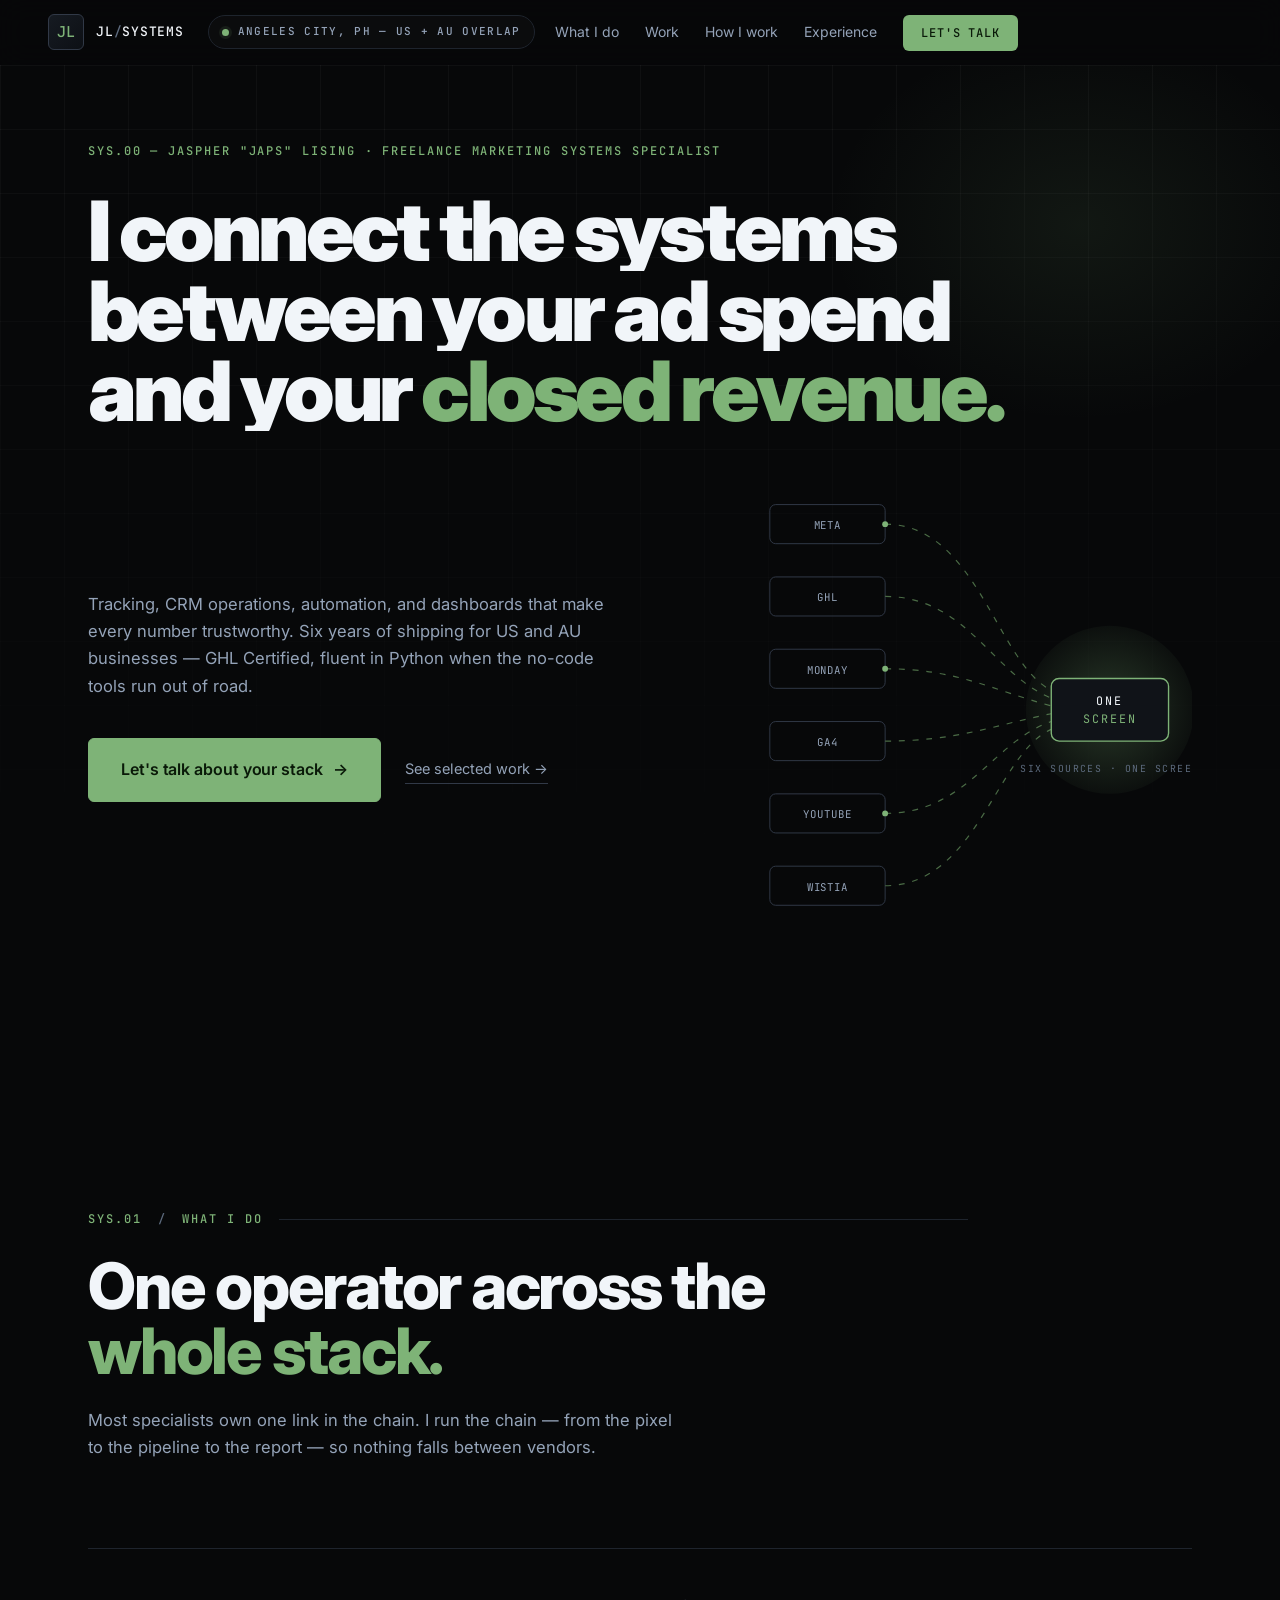
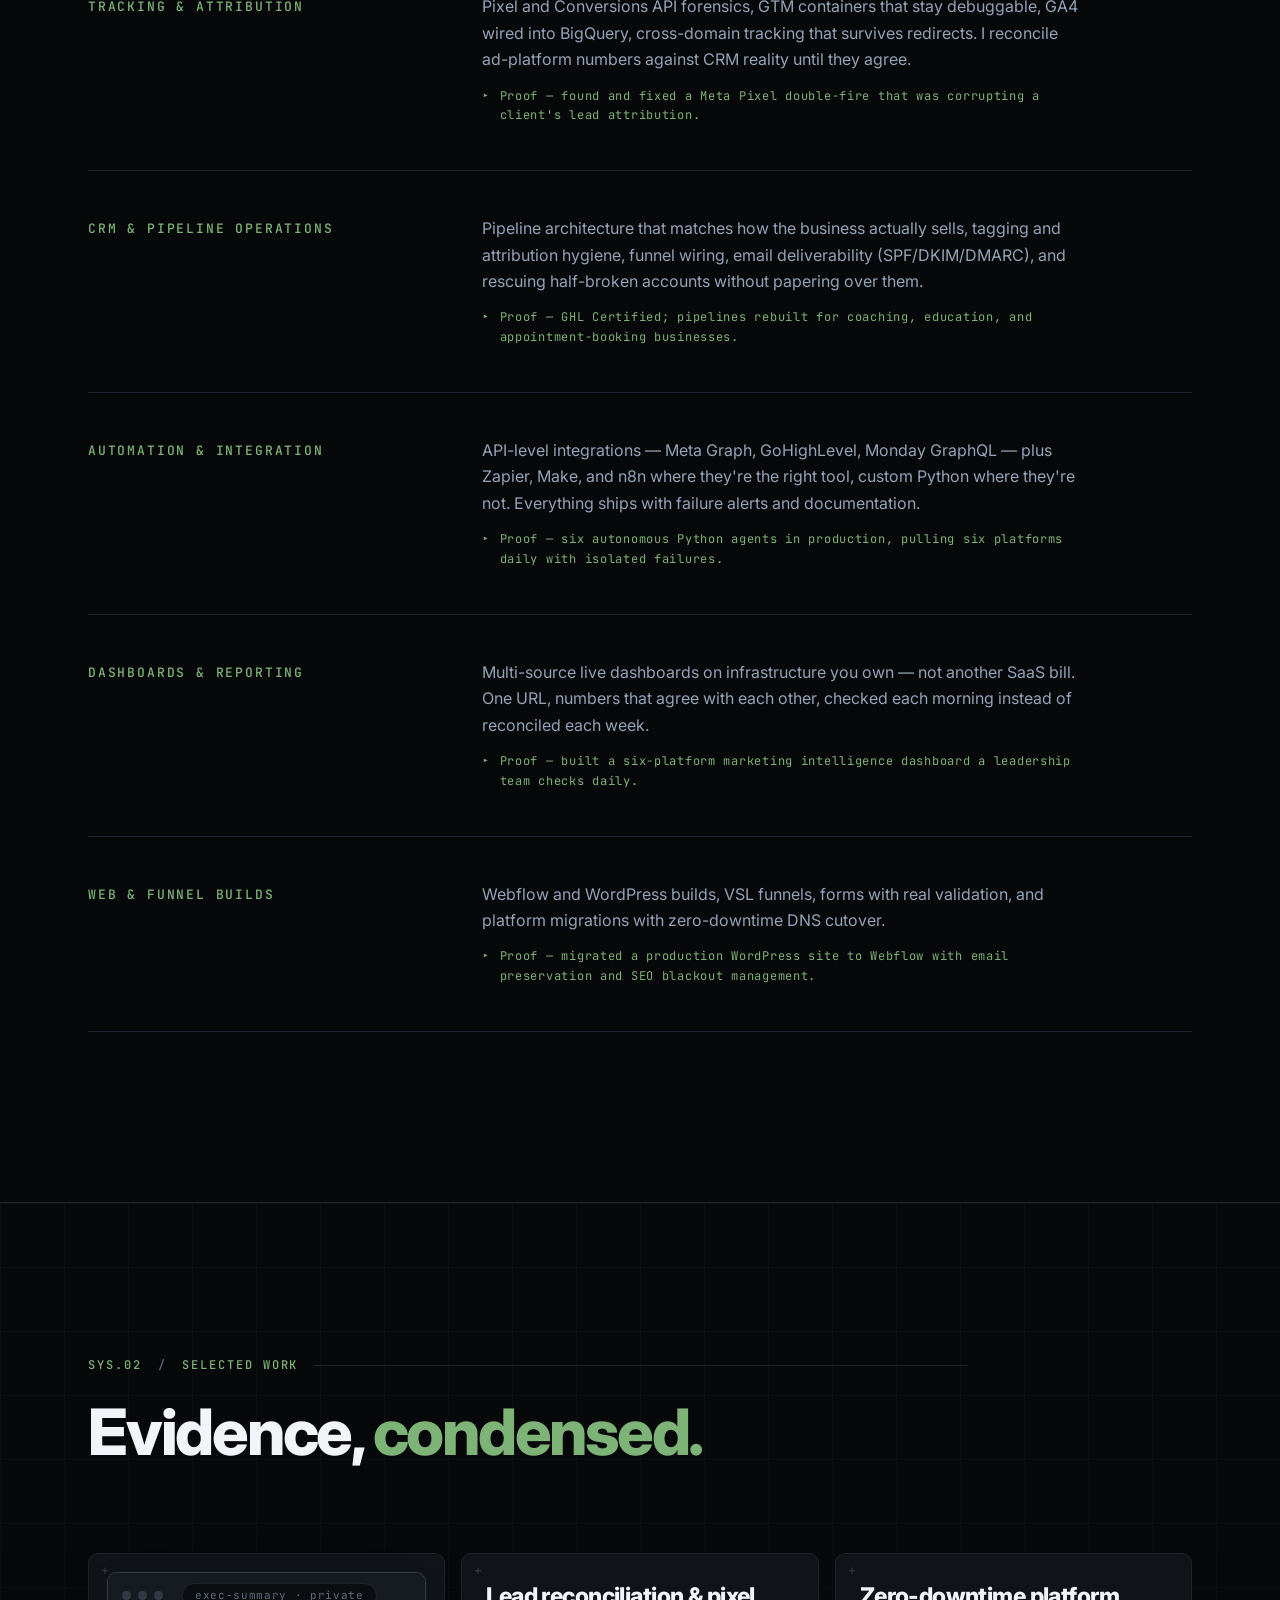
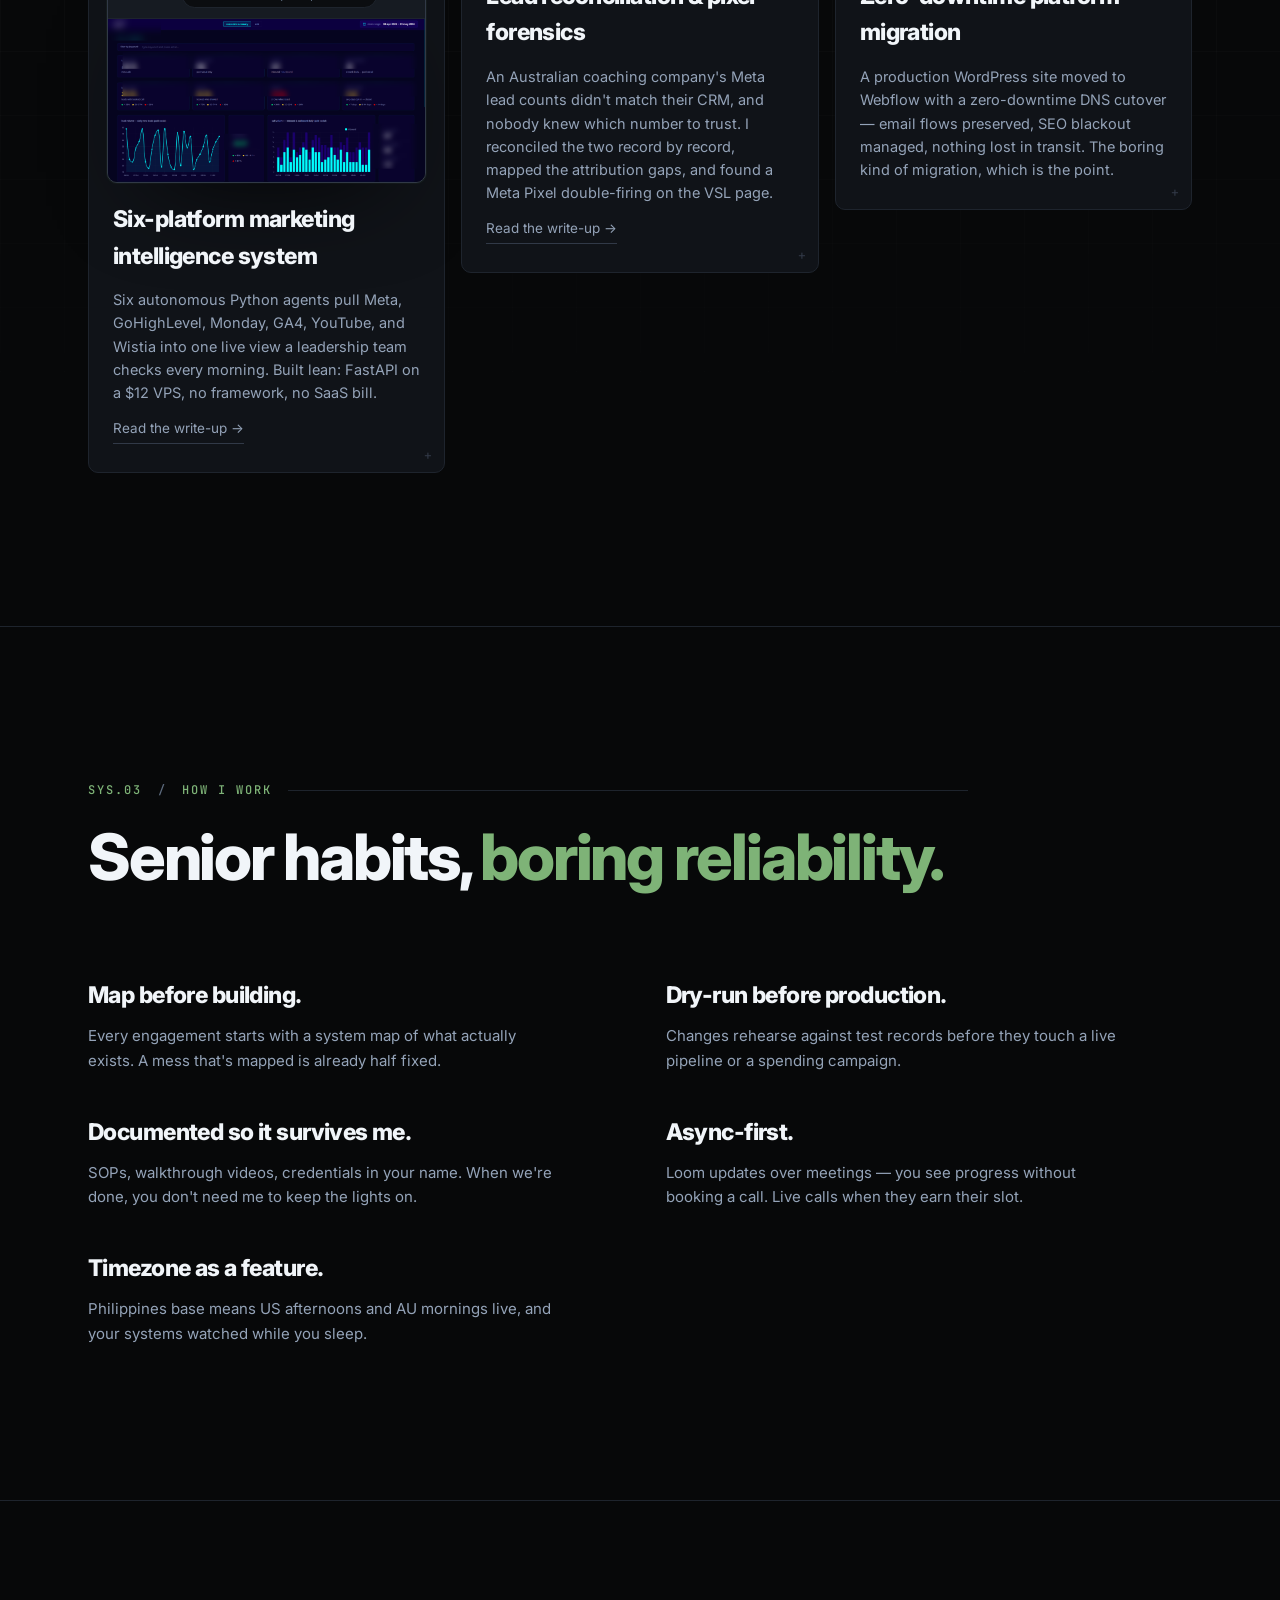
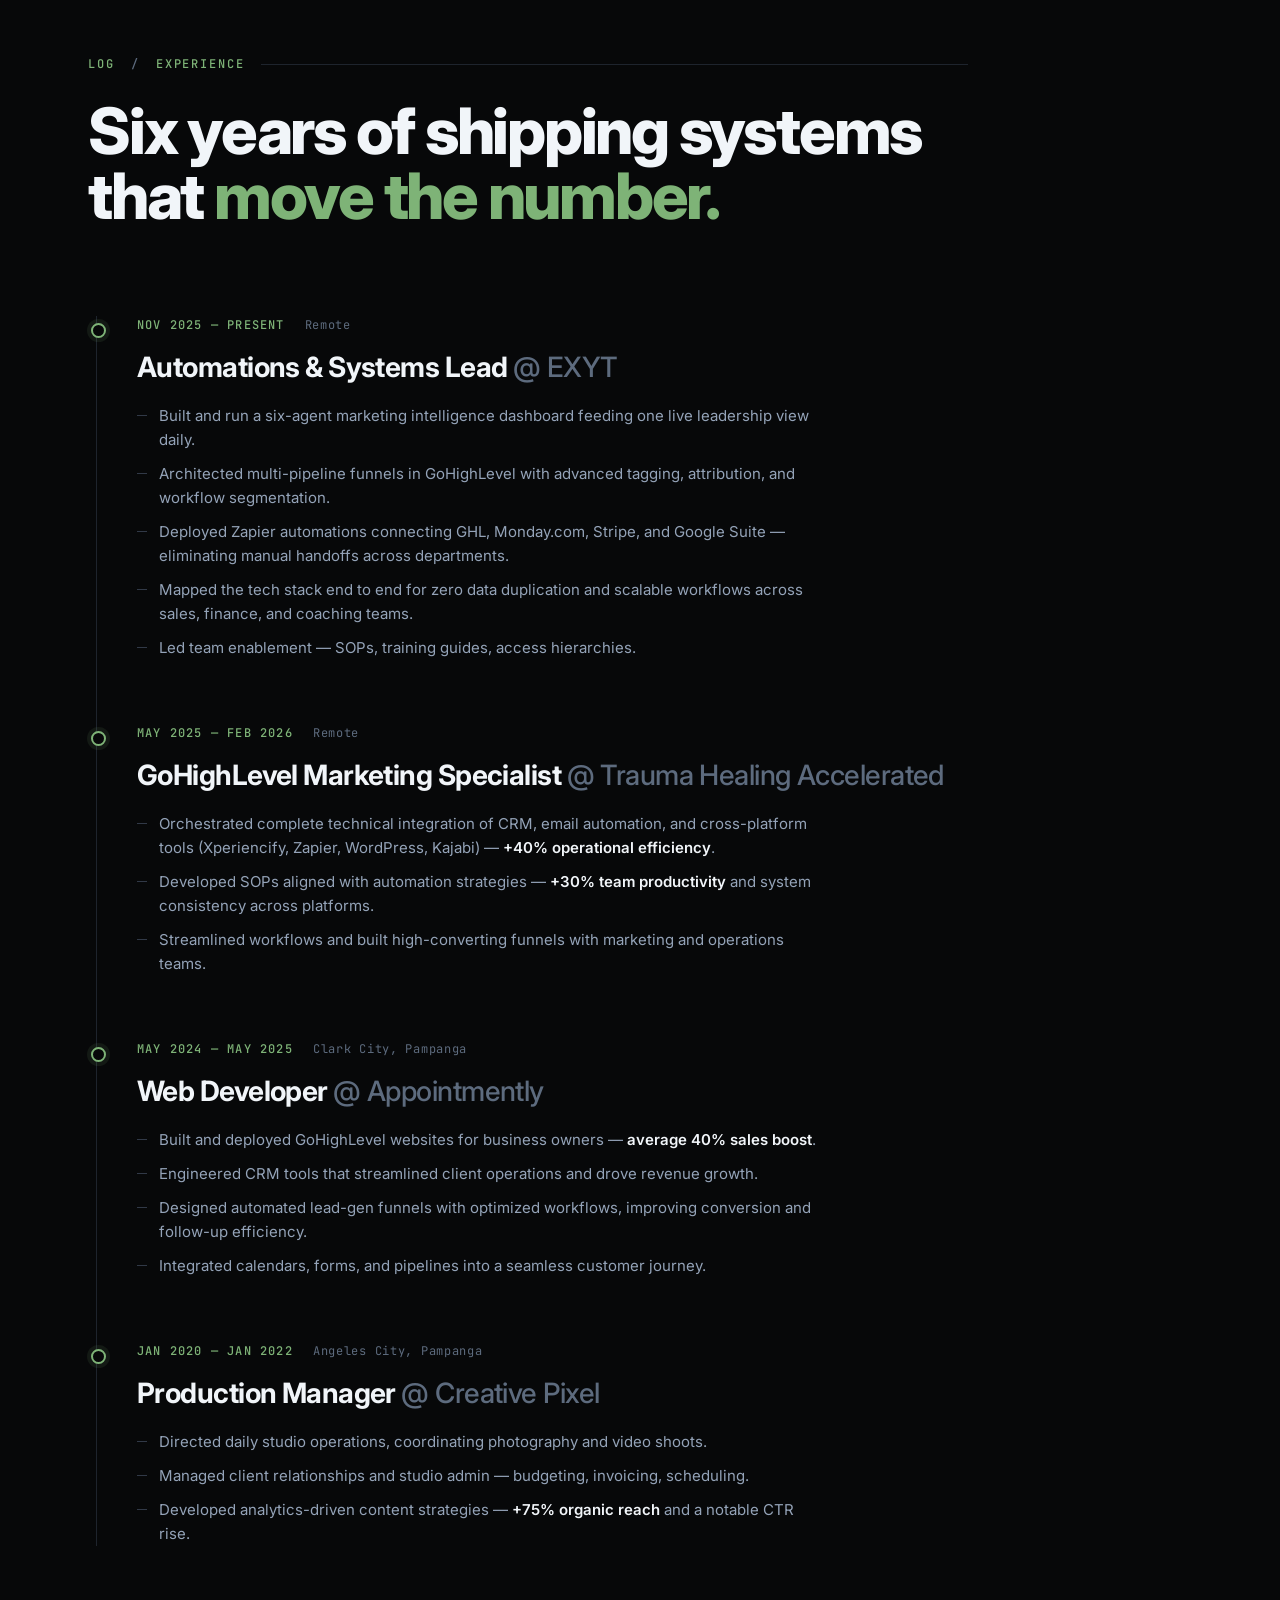
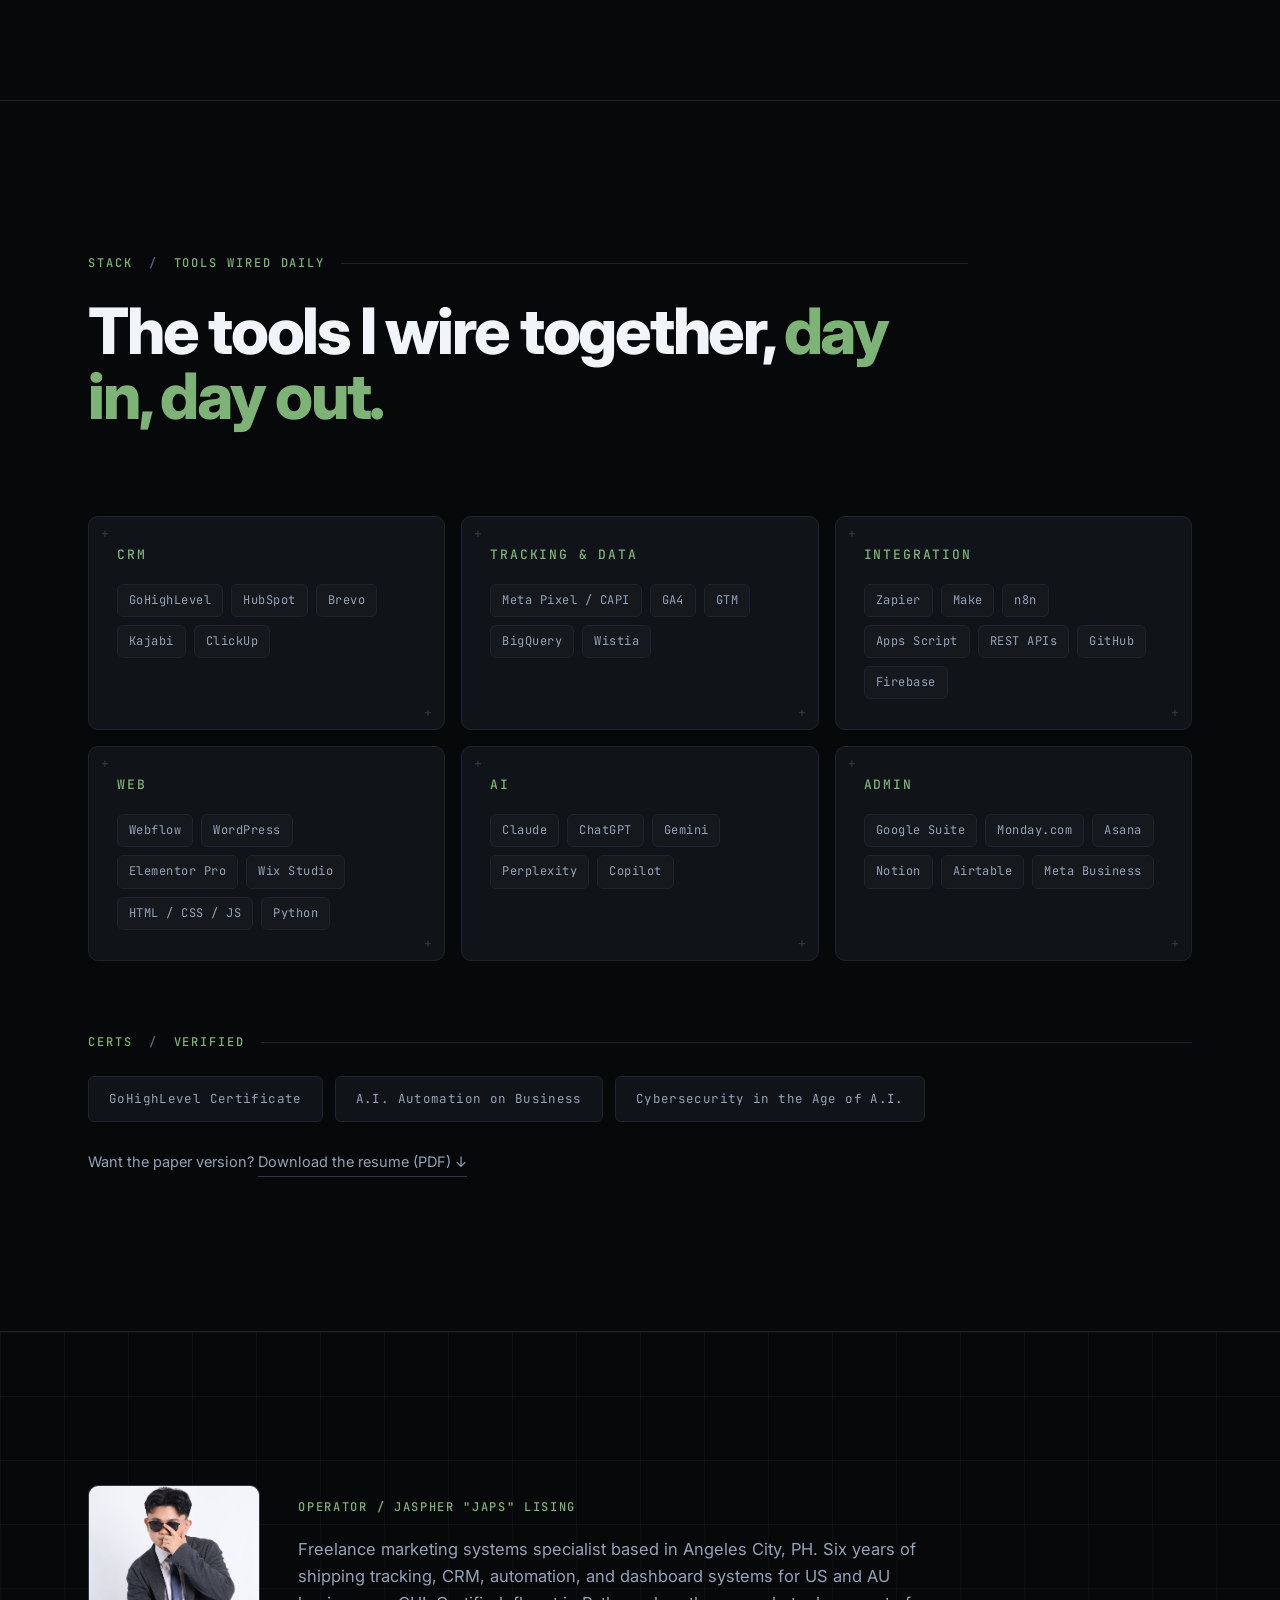
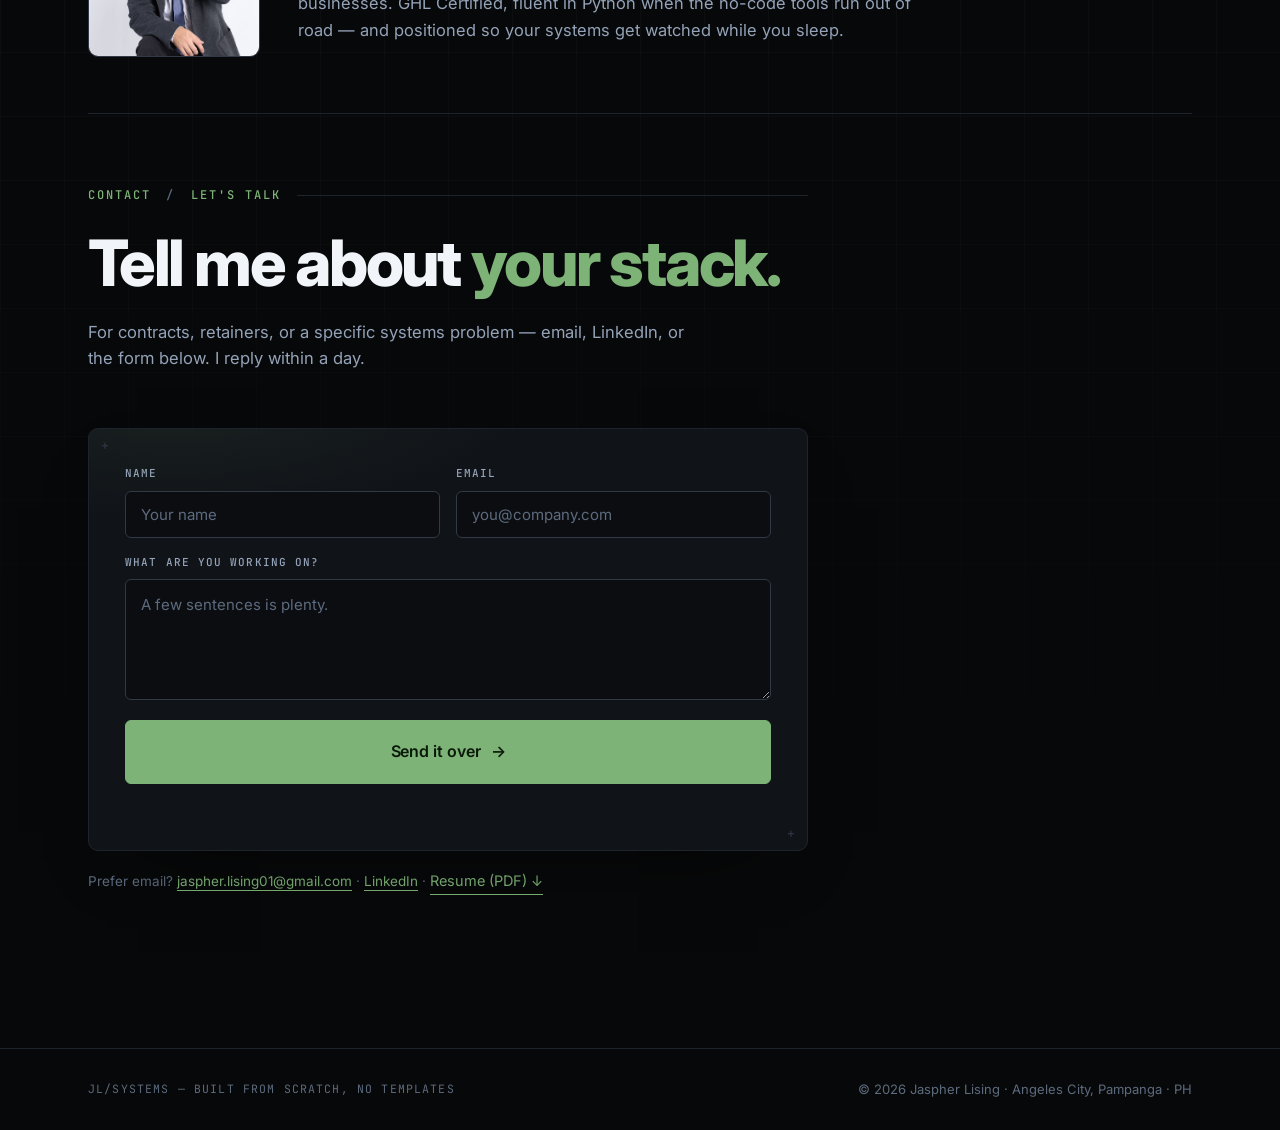
==== commit 581a2c36: "Rebuild portfolio person-first: capabilities spine, freelance framing, sanitized assets - index.html" ====
--- a/index.html
+++ b/index.html
@@ -3,16 +3,16 @@
 <head>
   <meta charset="utf-8" />
   <meta name="viewport" content="width=device-width, initial-scale=1" />
-  <title>Jaspher Lising — Automation systems, dashboards & CRM builds for founders</title>
-  <meta name="description" content="I build the automations, dashboards, and CRM systems that let founders see everything and touch nothing. Book a free 30-minute audit call — you leave with a map either way." />
+  <title>Jaspher Lising — Freelance marketing systems specialist</title>
+  <meta name="description" content="Freelance marketing systems specialist. I connect the systems between your ad spend and your closed revenue — tracking, CRM operations, automation, and dashboards that make every number trustworthy." />
   <meta name="theme-color" content="#070809" />
-  <link rel="canonical" href="https://exyt-admin.github.io/portfolio/" />
-  <meta property="og:title" content="Jaspher Lising — Automation systems, dashboards & CRM builds" />
-  <meta property="og:description" content="I build the automations, dashboards, and CRM systems that let founders see everything and touch nothing. Free 30-minute audit call." />
-  <meta property="og:image" content="https://exyt-admin.github.io/portfolio/assets/profile.jpg" />
-  <meta property="og:image:width" content="1200" />
-  <meta property="og:image:height" content="798" />
-  <meta property="og:url" content="https://exyt-admin.github.io/portfolio/" />
+  <link rel="canonical" href="https://portfolio.jaspher-lising01.workers.dev/" />
+  <meta property="og:title" content="Jaspher Lising — Freelance marketing systems specialist" />
+  <meta property="og:description" content="I connect the systems between your ad spend and your closed revenue — tracking, CRM, automation, and dashboards that make every number trustworthy." />
+  <meta property="og:image" content="https://portfolio.jaspher-lising01.workers.dev/assets/profile.jpg" />
+  <meta property="og:image:width" content="798" />
+  <meta property="og:image:height" content="1200" />
+  <meta property="og:url" content="https://portfolio.jaspher-lising01.workers.dev/" />
   <meta property="og:type" content="website" />
   <meta name="twitter:card" content="summary_large_image" />
   <link rel="icon" href="data:image/svg+xml,%3Csvg xmlns='http://www.w3.org/2000/svg' viewBox='0 0 100 100'%3E%3Crect width='100' height='100' rx='16' fill='%23101318'/%3E%3Ctext x='50' y='68' text-anchor='middle' font-size='48' font-family='monospace' font-weight='600' fill='%237EB377'%3EJL%3C/text%3E%3C/svg%3E" />
@@ -24,24 +24,13 @@
   <script type="application/ld+json">
   {
     "@context": "https://schema.org",
-    "@graph": [
-      {
-        "@type": "Person",
-        "name": "Jaspher Lising",
-        "jobTitle": "Automations & Systems Lead",
-        "email": "mailto:jaspher.lising01@gmail.com",
-        "url": "https://exyt-admin.github.io/portfolio/",
-        "sameAs": ["https://www.linkedin.com/in/jaspherlising"],
-        "address": { "@type": "PostalAddress", "addressLocality": "Angeles City", "addressRegion": "Pampanga", "addressCountry": "PH" }
-      },
-      {
-        "@type": "ProfessionalService",
-        "name": "Jaspher Lising — Automation Systems",
-        "url": "https://exyt-admin.github.io/portfolio/",
-        "areaServed": ["US", "AU", "PH"],
-        "description": "Automation systems, live dashboards, CRM/GoHighLevel builds, and end-to-end systems leadership for founders."
-      }
-    ]
+    "@type": "Person",
+    "name": "Jaspher Lising",
+    "jobTitle": "Freelance Marketing Systems Specialist",
+    "email": "mailto:jaspher.lising01@gmail.com",
+    "url": "https://portfolio.jaspher-lising01.workers.dev/",
+    "sameAs": ["https://www.linkedin.com/in/jaspherlising"],
+    "address": { "@type": "PostalAddress", "addressLocality": "Angeles City", "addressRegion": "Pampanga", "addressCountry": "PH" }
   }
   </script>
 </head>
@@ -53,15 +42,14 @@
       <span class="brand-mark">JL</span>
       <span class="brand-name">JL<span class="dim">/</span>SYSTEMS</span>
     </a>
-    <span class="status-chip nav-status"><span class="status-dot" aria-hidden="true"></span>Online — Angeles City, PH</span>
+    <span class="status-chip nav-status"><span class="status-dot" aria-hidden="true"></span>Angeles City, PH — US + AU overlap</span>
     <nav aria-label="Primary">
       <ul class="nav-links">
-        <li><a href="#services">Services</a></li>
-        <li><a href="#proof">Proof</a></li>
-        <li><a href="#process">Process</a></li>
-        <li><a href="#faq">FAQ</a></li>
-        <li><a href="work.html">Case study</a></li>
-        <li><a href="#audit" class="nav-cta">Book a free audit</a></li>
+        <li><a href="#capabilities">What I do</a></li>
+        <li><a href="#work">Work</a></li>
+        <li><a href="#how">How I work</a></li>
+        <li><a href="#experience">Experience</a></li>
+        <li><a href="#contact" class="nav-cta">Let's talk</a></li>
       </ul>
     </nav>
     <button class="nav-toggle" aria-expanded="false" aria-controls="nav" aria-label="Toggle menu">
@@ -74,21 +62,20 @@
     <!-- SYS.00 — Hero -->
     <section class="hero grid-bg" id="top">
       <div class="container">
-        <p class="hero-eyebrow mono">SYS.00 — Automations &amp; systems · US + AU founders</p>
+        <p class="hero-eyebrow mono">SYS.00 — Jaspher "Japs" Lising · Freelance marketing systems specialist</p>
         <h1 class="hero-title">
-          <span class="hero-line"><span style="--d:0ms">Stop running</span></span>
-          <span class="hero-line"><span style="--d:80ms">your business from</span></span>
-          <span class="hero-line"><span style="--d:160ms"><em>12 browser tabs.</em></span></span>
+          <span class="hero-line"><span style="--d:0ms">I connect the systems</span></span>
+          <span class="hero-line"><span style="--d:80ms">between your ad spend</span></span>
+          <span class="hero-line"><span style="--d:160ms">and your <em>closed revenue.</em></span></span>
         </h1>
 
         <div class="hero-sub">
           <div class="hero-copy">
-            <p class="hero-lede">I'm Japs — I build the automations, dashboards, and CRM systems that let founders see everything and touch nothing. Book a free 30-minute audit and I'll walk through your stack with you, live.</p>
+            <p class="hero-lede">Tracking, CRM operations, automation, and dashboards that make every number trustworthy. Six years of shipping for US and AU businesses — GHL Certified, fluent in Python when the no-code tools run out of road.</p>
             <div class="hero-ctas">
-              <a class="btn btn-primary btn-large" href="#audit">Book the free 30-min audit <span class="arr" aria-hidden="true">→</span></a>
-              <a class="arrow-link" href="work.html">See how ARIA works →</a>
-            </div>
-            <p class="hero-note mono">Currently saving the EXYT leadership team 5–7 hrs, every day.</p>
+              <a class="btn btn-primary btn-large" href="#contact">Let's talk about your stack <span class="arr" aria-hidden="true">→</span></a>
+              <a class="arrow-link" href="#work">See selected work →</a>
+            </div>
           </div>
 
           <figure class="hero-diagram" aria-hidden="true">
@@ -140,285 +127,287 @@
             <text x="356" y="241" text-anchor="middle" fill="#7eb377" font-family="JetBrains Mono, monospace" font-size="12" letter-spacing="2">SCREEN</text>
 
             <!-- Caption -->
-            <text x="356" y="292" text-anchor="middle" fill="#5d6b7e" font-family="JetBrains Mono, monospace" font-size="10" letter-spacing="1.5">5–7 HRS/DAY RETURNED</text>
+            <text x="356" y="292" text-anchor="middle" fill="#5d6b7e" font-family="JetBrains Mono, monospace" font-size="10" letter-spacing="1.5">SIX SOURCES · ONE SCREEN</text>
           </svg>
           </figure>
         </div>
       </div>
     </section>
 
-    <!-- Proof strip -->
-    <section class="proof" id="proof" aria-label="Proof">
-      <div class="marquee" aria-hidden="true">
-        <div class="marquee-track">
-          <span>EXYT</span><span class="sep">·</span>
-          <span>Trauma Healing Accelerated</span><span class="sep">·</span>
-          <span>Appointmently</span><span class="sep">·</span>
-          <span>Creative Pixel</span><span class="sep">·</span>
-          <span>GHL Certified</span><span class="sep">·</span>
-          <span>US + AU founders</span><span class="sep">·</span>
-          <span>EXYT</span><span class="sep">·</span>
-          <span>Trauma Healing Accelerated</span><span class="sep">·</span>
-          <span>Appointmently</span><span class="sep">·</span>
-          <span>Creative Pixel</span><span class="sep">·</span>
-          <span>GHL Certified</span><span class="sep">·</span>
-          <span>US + AU founders</span><span class="sep">·</span>
-        </div>
-      </div>
-      <div class="stat-band">
-        <dl class="container stat-grid">
-          <div class="stat-tile">
-            <dd class="stat-num">5–<span data-count="7">7</span><span class="unit">hrs/day</span></dd>
-            <dt class="stat-label">Manual work removed for EXYT leadership</dt>
-          </div>
-          <div class="stat-tile">
-            <dd class="stat-num">+<span data-count="40">40</span><span class="unit">%</span></dd>
-            <dt class="stat-label">Ops efficiency at Trauma Healing Accelerated</dt>
-          </div>
-          <div class="stat-tile">
-            <dd class="stat-num"><span data-count="40">40</span><span class="unit">%</span></dd>
-            <dt class="stat-label">Avg. sales boost across Appointmently client builds</dt>
-          </div>
-          <div class="stat-tile">
-            <dd class="stat-num">+<span data-count="75">75</span><span class="unit">%</span></dd>
-            <dt class="stat-label">Organic reach growth at Creative Pixel</dt>
+    <!-- SYS.01 — Capabilities (the spine) -->
+    <section class="sec capabilities" id="capabilities">
+      <div class="container">
+        <div class="section-head">
+          <p class="sys-eyebrow">SYS.01 <span class="dim">/</span> What I do</p>
+          <h2 class="section-title">One operator across the <em>whole stack.</em></h2>
+          <p class="section-lede">Most specialists own one link in the chain. I run the chain — from the pixel to the pipeline to the report — so nothing falls between vendors.</p>
+        </div>
+
+        <dl class="cap-list">
+          <div class="cap-row reveal">
+            <dt class="mono">Tracking &amp; attribution</dt>
+            <dd>
+              <p>Pixel and Conversions API forensics, GTM containers that stay debuggable, GA4 wired into BigQuery, cross-domain tracking that survives redirects. I reconcile ad-platform numbers against CRM reality until they agree.</p>
+              <p class="cap-proof mono">Proof — found and fixed a Meta Pixel double-fire that was corrupting a client's lead attribution.</p>
+            </dd>
+          </div>
+          <div class="cap-row reveal">
+            <dt class="mono">CRM &amp; pipeline operations</dt>
+            <dd>
+              <p>Pipeline architecture that matches how the business actually sells, tagging and attribution hygiene, funnel wiring, email deliverability (SPF/DKIM/DMARC), and rescuing half-broken accounts without papering over them.</p>
+              <p class="cap-proof mono">Proof — GHL Certified; pipelines rebuilt for coaching, education, and appointment-booking businesses.</p>
+            </dd>
+          </div>
+          <div class="cap-row reveal">
+            <dt class="mono">Automation &amp; integration</dt>
+            <dd>
+              <p>API-level integrations — Meta Graph, GoHighLevel, Monday GraphQL — plus Zapier, Make, and n8n where they're the right tool, custom Python where they're not. Everything ships with failure alerts and documentation.</p>
+              <p class="cap-proof mono">Proof — six autonomous Python agents in production, pulling six platforms daily with isolated failures.</p>
+            </dd>
+          </div>
+          <div class="cap-row reveal">
+            <dt class="mono">Dashboards &amp; reporting</dt>
+            <dd>
+              <p>Multi-source live dashboards on infrastructure you own — not another SaaS bill. One URL, numbers that agree with each other, checked each morning instead of reconciled each week.</p>
+              <p class="cap-proof mono">Proof — built a six-platform marketing intelligence dashboard a leadership team checks daily.</p>
+            </dd>
+          </div>
+          <div class="cap-row reveal">
+            <dt class="mono">Web &amp; funnel builds</dt>
+            <dd>
+              <p>Webflow and WordPress builds, VSL funnels, forms with real validation, and platform migrations with zero-downtime DNS cutover.</p>
+              <!-- [VERIFY: migration client descriptor + any outcome details for this proof line] -->
+              <p class="cap-proof mono">Proof — migrated a production WordPress site to Webflow with email preservation and SEO blackout management.</p>
+            </dd>
           </div>
         </dl>
       </div>
     </section>
 
-    <!-- SYS.01–04 — Services -->
-    <section class="sec services" id="services">
+    <!-- SYS.02 — Selected work -->
+    <section class="sec work grid-bg" id="work">
       <div class="container">
         <div class="section-head">
-          <p class="sys-eyebrow">SYS.01–04 <span class="dim">/</span> Services</p>
-          <h2 class="section-title">Four ways I get your ops <em>off your plate.</em></h2>
-          <p class="section-lede">Outcome first, tools second. Everything ships documented, monitored, and owned by you — not held hostage by the person who built it.</p>
-        </div>
-
-        <div class="svc-list">
-          <article class="svc reveal">
-            <span class="svc-ghost" aria-hidden="true">01</span>
-            <div class="svc-body">
-              <p class="svc-id mono">SYS.01 / Automation systems</p>
-              <h3>Workflows that run while you sleep.</h3>
-              <p class="svc-pitch">I fix the automations nobody wants to touch and build the ones your team keeps doing by hand. Triggers fire once, tags stay clean, and when something breaks you get an alert — not a surprise three weeks later.</p>
-              <ul class="svc-deliv">
-                <li>Your processes mapped before anything gets built</li>
-                <li>Automations built, tested, and monitored</li>
-                <li>Failure alerts so silent breakage can't happen</li>
-                <li>Documentation the next person can actually follow</li>
+          <p class="sys-eyebrow">SYS.02 <span class="dim">/</span> Selected work</p>
+          <h2 class="section-title">Evidence, <em>condensed.</em></h2>
+        </div>
+
+        <div class="work-cards">
+          <article class="work-card ticks reveal">
+            <figure class="browser-frame">
+              <div class="shot-chrome" aria-hidden="true">
+                <span class="shot-dot"></span><span class="shot-dot"></span><span class="shot-dot"></span>
+                <span class="shot-url">exec-summary · private</span>
+              </div>
+              <img src="assets/dashboard.png" alt="Executive summary view of a six-platform marketing intelligence dashboard, identifying details blurred" loading="lazy" width="1915" height="981" />
+            </figure>
+            <h3>Six-platform marketing intelligence system</h3>
+            <p>Six autonomous Python agents pull Meta, GoHighLevel, Monday, GA4, YouTube, and Wistia into one live view a leadership team checks every morning. Built lean: FastAPI on a $12 VPS, no framework, no SaaS bill.</p>
+            <a class="arrow-link" href="work.html#dashboard">Read the write-up →</a>
+          </article>
+
+          <article class="work-card ticks reveal">
+            <h3>Lead reconciliation &amp; pixel forensics</h3>
+            <!-- [VERIFY: reconciliation outcome numbers — add when confirmed] -->
+            <p>An Australian coaching company's Meta lead counts didn't match their CRM, and nobody knew which number to trust. I reconciled the two record by record, mapped the attribution gaps, and found a Meta Pixel double-firing on the VSL page.</p>
+            <a class="arrow-link" href="work.html#reconciliation">Read the write-up →</a>
+          </article>
+
+          <article class="work-card ticks reveal">
+            <h3>Zero-downtime platform migration</h3>
+            <!-- [VERIFY: migration client descriptor, timeframe, and any outcome numbers] -->
+            <p>A production WordPress site moved to Webflow with a zero-downtime DNS cutover — email flows preserved, SEO blackout managed, nothing lost in transit. The boring kind of migration, which is the point.</p>
+          </article>
+        </div>
+      </div>
+    </section>
+
+    <!-- SYS.03 — How I work -->
+    <section class="sec how" id="how">
+      <div class="container">
+        <div class="section-head">
+          <p class="sys-eyebrow">SYS.03 <span class="dim">/</span> How I work</p>
+          <h2 class="section-title">Senior habits, <em>boring reliability.</em></h2>
+        </div>
+
+        <ul class="how-list">
+          <li class="reveal">
+            <h3>Map before building.</h3>
+            <p>Every engagement starts with a system map of what actually exists. A mess that's mapped is already half fixed.</p>
+          </li>
+          <li class="reveal">
+            <h3>Dry-run before production.</h3>
+            <p>Changes rehearse against test records before they touch a live pipeline or a spending campaign.</p>
+          </li>
+          <li class="reveal">
+            <h3>Documented so it survives me.</h3>
+            <p>SOPs, walkthrough videos, credentials in your name. When we're done, you don't need me to keep the lights on.</p>
+          </li>
+          <li class="reveal">
+            <h3>Async-first.</h3>
+            <p>Loom updates over meetings — you see progress without booking a call. Live calls when they earn their slot.</p>
+          </li>
+          <li class="reveal">
+            <h3>Timezone as a feature.</h3>
+            <p>Philippines base means US afternoons and AU mornings live, and your systems watched while you sleep.</p>
+          </li>
+        </ul>
+      </div>
+    </section>
+
+    <!-- LOG — Experience -->
+    <section class="sec experience" id="experience">
+      <div class="container">
+        <div class="section-head">
+          <p class="sys-eyebrow">LOG <span class="dim">/</span> Experience</p>
+          <h2 class="section-title">Six years of shipping systems that <em>move the number.</em></h2>
+        </div>
+
+        <ol class="timeline">
+          <li class="tl-item reveal">
+            <div class="tl-meta">
+              <span class="tl-date mono">Nov 2025 — Present</span>
+              <span class="tl-loc mono">Remote</span>
+            </div>
+            <div class="tl-body">
+              <h3>Automations &amp; Systems Lead <span class="at">@ EXYT</span></h3>
+              <ul>
+                <li>Built and run a six-agent marketing intelligence dashboard feeding one live leadership view daily.</li>
+                <li>Architected multi-pipeline funnels in GoHighLevel with advanced tagging, attribution, and workflow segmentation.</li>
+                <li>Deployed Zapier automations connecting GHL, Monday.com, Stripe, and Google Suite — eliminating manual handoffs across departments.</li>
+                <li>Mapped the tech stack end to end for zero data duplication and scalable workflows across sales, finance, and coaching teams.</li>
+                <li>Led team enablement — SOPs, training guides, access hierarchies.</li>
               </ul>
-              <div class="chip-row">
-                <span class="chip">Zapier</span><span class="chip">Make</span><span class="chip">n8n</span><span class="chip">Apps Script</span><span class="chip">REST APIs</span>
-              </div>
-              <a class="arrow-link svc-cta" href="#audit">Audit this →</a>
-            </div>
-          </article>
-
-          <article class="svc svc-flip reveal">
-            <span class="svc-ghost" aria-hidden="true">02</span>
-            <div class="svc-body">
-              <p class="svc-id mono">SYS.02 / Live dashboards</p>
-              <h3>Every number that matters, on one screen.</h3>
-              <p class="svc-pitch">No more reconciling five tabs every morning. I build live dashboards that pull your ad platforms, CRM, and analytics into a single view your team checks once — and trusts. ARIA, the system I run at EXYT, pulls six platforms into one screen and saves leadership 5–7 hours a day.</p>
-              <ul class="svc-deliv">
-                <li>All sources pulled automatically, every day</li>
-                <li>One URL for the whole leadership team</li>
-                <li>Numbers that agree with each other</li>
-                <li>Hosted on your infrastructure, not a SaaS bill</li>
+            </div>
+          </li>
+
+          <li class="tl-item reveal">
+            <div class="tl-meta">
+              <span class="tl-date mono">May 2025 — Feb 2026</span>
+              <span class="tl-loc mono">Remote</span>
+            </div>
+            <div class="tl-body">
+              <h3>GoHighLevel Marketing Specialist <span class="at">@ Trauma Healing Accelerated</span></h3>
+              <ul>
+                <!-- [VERIFY: +40% operational efficiency and +30% team productivity — confirm or cut] -->
+                <li>Orchestrated complete technical integration of CRM, email automation, and cross-platform tools (Xperiencify, Zapier, WordPress, Kajabi) — <strong>+40% operational efficiency</strong>.</li>
+                <li>Developed SOPs aligned with automation strategies — <strong>+30% team productivity</strong> and system consistency across platforms.</li>
+                <li>Streamlined workflows and built high-converting funnels with marketing and operations teams.</li>
               </ul>
-              <div class="chip-row">
-                <span class="chip">Python</span><span class="chip">FastAPI</span><span class="chip">Meta</span><span class="chip">GA4</span><span class="chip">GHL</span><span class="chip">Monday</span>
-              </div>
-              <a class="arrow-link svc-cta" href="work.html">See ARIA in production →</a>
-            </div>
-          </article>
-
-          <article class="svc reveal">
-            <span class="svc-ghost" aria-hidden="true">03</span>
-            <div class="svc-body">
-              <p class="svc-id mono">SYS.03 / CRM &amp; GHL builds <span class="svc-badge">GHL Certified</span></p>
-              <h3>A CRM your team actually uses.</h3>
-              <p class="svc-pitch">Pipelines that match how you actually sell, funnels with clean attribution, and onboarding flows that don't leak leads. I'm GHL Certified and have rebuilt enough half-broken accounts to know where the bodies are buried.</p>
-              <ul class="svc-deliv">
-                <li>Pipelines, tagging, and attribution set up right</li>
-                <li>Funnels and campaigns wired end to end</li>
-                <li>Your existing mess untangled, not papered over</li>
+            </div>
+          </li>
+
+          <li class="tl-item reveal">
+            <div class="tl-meta">
+              <span class="tl-date mono">May 2024 — May 2025</span>
+              <span class="tl-loc mono">Clark City, Pampanga</span>
+            </div>
+            <div class="tl-body">
+              <h3>Web Developer <span class="at">@ Appointmently</span></h3>
+              <ul>
+                <!-- [VERIFY: average 40% sales boost — confirm or cut] -->
+                <li>Built and deployed GoHighLevel websites for business owners — <strong>average 40% sales boost</strong>.</li>
+                <li>Engineered CRM tools that streamlined client operations and drove revenue growth.</li>
+                <li>Designed automated lead-gen funnels with optimized workflows, improving conversion and follow-up efficiency.</li>
+                <li>Integrated calendars, forms, and pipelines into a seamless customer journey.</li>
               </ul>
-              <div class="chip-row">
-                <span class="chip">GoHighLevel</span><span class="chip">HubSpot</span><span class="chip">Kajabi</span>
-              </div>
-              <a class="arrow-link svc-cta" href="#audit">Audit this →</a>
-            </div>
-          </article>
-
-          <article class="svc svc-flip reveal">
-            <span class="svc-ghost" aria-hidden="true">04</span>
-            <div class="svc-body">
-              <p class="svc-id mono">SYS.04 / Systems lead — end to end</p>
-              <h3>Your whole operation, built and run.</h3>
-              <p class="svc-pitch">For founders who want it handled: I map your operation end to end, build what's missing, monitor what's running, and keep optimizing. It's the job I do for EXYT today — ongoing, accountable, and measured in hours returned to your week.</p>
-              <ul class="svc-deliv">
-                <li>Full system map of your tech stack and handoffs</li>
-                <li>Build, monitor, and optimize on an ongoing basis</li>
-                <li>SOPs and team enablement so knowledge doesn't live in one head</li>
-                <li>Monthly reporting on what ran, broke, and improved</li>
+            </div>
+          </li>
+
+          <li class="tl-item reveal">
+            <div class="tl-meta">
+              <span class="tl-date mono">Jan 2020 — Jan 2022</span>
+              <span class="tl-loc mono">Angeles City, Pampanga</span>
+            </div>
+            <div class="tl-body">
+              <h3>Production Manager <span class="at">@ Creative Pixel</span></h3>
+              <ul>
+                <li>Directed daily studio operations, coordinating photography and video shoots.</li>
+                <li>Managed client relationships and studio admin — budgeting, invoicing, scheduling.</li>
+                <!-- [VERIFY: +75% organic reach — confirm or cut] -->
+                <li>Developed analytics-driven content strategies — <strong>+75% organic reach</strong> and a notable CTR rise.</li>
               </ul>
-              <div class="chip-row">
-                <span class="chip">Ops mapping</span><span class="chip">SOPs</span><span class="chip">Monitoring</span><span class="chip">Reporting</span>
-              </div>
-              <a class="arrow-link svc-cta" href="#audit">Audit this →</a>
-            </div>
-          </article>
-        </div>
-      </div>
-    </section>
-
-    <!-- ARIA teaser -->
-    <section class="aria-band grid-bg" aria-labelledby="aria-title">
-      <div class="container aria-grid">
-        <figure class="browser-frame ticks reveal-scale reveal">
-          <div class="shot-chrome" aria-hidden="true">
-            <span class="shot-dot"></span><span class="shot-dot"></span><span class="shot-dot"></span>
-            <span class="shot-url">aria.exyt.internal</span>
-          </div>
-          <img src="assets/ARIA.png" alt="ARIA executive summary view — the live marketing dashboard built for EXYT" loading="lazy" width="1915" height="981" />
-        </figure>
-        <div class="aria-copy">
-          <p class="sys-eyebrow">Proof <span class="dim">/</span> In production daily</p>
-          <h2 id="aria-title" class="section-title">ARIA: six platforms. One screen. <em>Every morning.</em></h2>
-          <p class="section-lede">Six Python agents pull Meta, GHL, Monday, GA4, YouTube, and Wistia into a single live view. The EXYT leadership team checks one URL and acts before 10am.</p>
-          <dl class="aria-stats">
-            <div><dd class="mono">6</dd><dt class="mono">sources</dt></div>
-            <div><dd class="mono">7</dd><dt class="mono">daily agent runs</dt></div>
-            <div><dd class="mono">1</dd><dt class="mono">screen</dt></div>
-          </dl>
-          <a class="btn btn-ghost" href="work.html">Read the full case study <span class="arr" aria-hidden="true">→</span></a>
-        </div>
-      </div>
-    </section>
-
-    <!-- Process -->
-    <section class="sec process" id="process">
+            </div>
+          </li>
+        </ol>
+      </div>
+    </section>
+
+    <!-- STACK — Skills -->
+    <section class="sec skills" id="skills">
       <div class="container">
         <div class="section-head">
-          <p class="sys-eyebrow">Process <span class="dim">/</span> How an engagement runs</p>
-          <h2 class="section-title">From mess to map to <em>machine.</em></h2>
-        </div>
-
-        <div class="proc-grid">
-          <ol class="proc-rail" data-rail aria-hidden="true">
-            <li class="proc-rail-item is-active" data-rail-item="1"><span class="mono">01</span> Audit call</li>
-            <li class="proc-rail-item" data-rail-item="2"><span class="mono">02</span> System map</li>
-            <li class="proc-rail-item" data-rail-item="3"><span class="mono">03</span> Build sprints</li>
-            <li class="proc-rail-item" data-rail-item="4"><span class="mono">04</span> Handover</li>
-          </ol>
-
-          <div class="proc-steps">
-            <article class="proc-step" data-rail-step="1">
-              <p class="svc-id mono">Step 01 — Free, 30 minutes</p>
-              <h3>The audit call.</h3>
-              <p>We walk through your stack together, live. You leave with three specific fixes in priority order and a clear build-vs-don't answer — whether or not you hire me. No pitch, no slides, no sales rep.</p>
-              <a class="arrow-link" href="#audit">Book it →</a>
-            </article>
-            <article class="proc-step" data-rail-step="2">
-              <p class="svc-id mono">Step 02 — Fixed scope</p>
-              <h3>System map + proposal.</h3>
-              <p>I map how your tools, data, and people actually connect, then quote a fixed scope against it. You know exactly what gets built and what it costs before anything starts.</p>
-            </article>
-            <article class="proc-step" data-rail-step="3">
-              <p class="svc-id mono">Step 03 — Weekly sprints</p>
-              <h3>Build, in the open.</h3>
-              <p>Weekly sprints with async Loom updates, so you see progress without sitting in meetings. Working across US and AU time zones is the normal case, not the exception.</p>
-            </article>
-            <article class="proc-step" data-rail-step="4">
-              <p class="svc-id mono">Step 04 — You own everything</p>
-              <h3>Handover.</h3>
-              <p>Documentation, walkthrough videos, and credentials in your name. The system survives me — that's the point. If you want ongoing monitoring, that's what the Systems Lead engagement is for.</p>
-            </article>
-          </div>
-        </div>
-      </div>
-    </section>
-
-    <!-- Fit + about -->
-    <section class="sec fit" aria-labelledby="fit-title">
-      <div class="container">
-        <p class="sys-eyebrow">Fit check <span class="dim">/</span> Read before booking</p>
-        <h2 id="fit-title" class="sr-only">Who this is for</h2>
-        <div class="fit-grid">
-          <div class="fit-col yes ticks">
-            <h3><span class="mono fit-mark">[✓]</span> This is for you if</h3>
-            <ul>
-              <li>You run a business on Meta, Google, or paid lead gen and you're tired of guessing what's working.</li>
-              <li>Your team lives in GHL, Monday, or Kajabi and the integrations are half-broken.</li>
-              <li>You'd rather pay once for a system you own than monthly for a SaaS that doesn't quite fit.</li>
-            </ul>
-          </div>
-          <div class="fit-col no ticks">
-            <h3><span class="mono fit-mark">[—]</span> This isn't for you if</h3>
-            <ul>
-              <li>You want a quick Zapier hack — I build systems that need to last.</li>
-              <li>You're looking for a $5/hr VA — there are better fits than me for that.</li>
-              <li>You expect to hand off requirements and disappear — I work best with founders who stay in the loop.</li>
-            </ul>
-          </div>
-        </div>
-
+          <p class="sys-eyebrow">STACK <span class="dim">/</span> Tools wired daily</p>
+          <h2 class="section-title">The tools I wire together, <em>day in, day out.</em></h2>
+        </div>
+
+        <div class="skill-grid">
+          <article class="skill-card ticks">
+            <h3 class="skill-name mono">CRM</h3>
+            <div class="chip-row">
+              <span class="chip">GoHighLevel</span><span class="chip">HubSpot</span><span class="chip">Brevo</span><span class="chip">Kajabi</span><span class="chip">ClickUp</span>
+            </div>
+          </article>
+          <article class="skill-card ticks">
+            <h3 class="skill-name mono">Tracking &amp; data</h3>
+            <div class="chip-row">
+              <span class="chip">Meta Pixel / CAPI</span><span class="chip">GA4</span><span class="chip">GTM</span><span class="chip">BigQuery</span><span class="chip">Wistia</span>
+            </div>
+          </article>
+          <article class="skill-card ticks">
+            <h3 class="skill-name mono">Integration</h3>
+            <div class="chip-row">
+              <span class="chip">Zapier</span><span class="chip">Make</span><span class="chip">n8n</span><span class="chip">Apps Script</span><span class="chip">REST APIs</span><span class="chip">GitHub</span><span class="chip">Firebase</span>
+            </div>
+          </article>
+          <article class="skill-card ticks">
+            <h3 class="skill-name mono">Web</h3>
+            <div class="chip-row">
+              <span class="chip">Webflow</span><span class="chip">WordPress</span><span class="chip">Elementor Pro</span><span class="chip">Wix Studio</span><span class="chip">HTML / CSS / JS</span><span class="chip">Python</span>
+            </div>
+          </article>
+          <article class="skill-card ticks">
+            <h3 class="skill-name mono">AI</h3>
+            <div class="chip-row">
+              <span class="chip">Claude</span><span class="chip">ChatGPT</span><span class="chip">Gemini</span><span class="chip">Perplexity</span><span class="chip">Copilot</span>
+            </div>
+          </article>
+          <article class="skill-card ticks">
+            <h3 class="skill-name mono">Admin</h3>
+            <div class="chip-row">
+              <span class="chip">Google Suite</span><span class="chip">Monday.com</span><span class="chip">Asana</span><span class="chip">Notion</span><span class="chip">Airtable</span><span class="chip">Meta Business</span>
+            </div>
+          </article>
+        </div>
+
+        <div class="certs">
+          <p class="sys-eyebrow">CERTS <span class="dim">/</span> Verified</p>
+          <ul class="cert-list">
+            <li>GoHighLevel Certificate</li>
+            <li>A.I. Automation on Business</li>
+            <li>Cybersecurity in the Age of A.I.</li>
+          </ul>
+          <!-- [VERIFY: assets/resume.pdf still presents the EXYT role as current employment — needs the same freelancer treatment before you send it out. Flagged only; PDF not edited.] -->
+          <p class="resume-line">Want the paper version? <a class="arrow-link" href="assets/resume.pdf" download>Download the resume (PDF) ↓</a></p>
+        </div>
+      </div>
+    </section>
+
+    <!-- About + contact -->
+    <section class="sec audit grid-bg" id="contact">
+      <div class="container">
         <div class="about-strip reveal">
-          <img class="about-photo" src="assets/profile.jpg" alt="Jaspher Lising" loading="lazy" width="1200" height="798" />
+          <img class="about-photo" src="assets/profile.jpg" alt="Jaspher Lising" loading="lazy" width="798" height="1200" />
           <div>
             <p class="svc-id mono">Operator / Jaspher "Japs" Lising</p>
-            <p class="about-copy">Automations &amp; Systems Lead at EXYT, GHL Certified, fluent in Python when the no-code tools run out of road. Based in Angeles City, PH — which means I overlap US afternoons and AU mornings, and your systems get watched while you sleep.</p>
-          </div>
-        </div>
-      </div>
-    </section>
-
-    <!-- FAQ -->
-    <section class="sec faq" id="faq">
-      <div class="container">
-        <div class="section-head">
-          <p class="sys-eyebrow">FAQ <span class="dim">/</span> Before you ask</p>
-          <h2 class="section-title">Straight answers.</h2>
-        </div>
-        <div class="faq-list">
-          <details>
-            <summary>How does pricing work?</summary>
-            <p>Fixed-scope quotes, priced from the system map — you approve the number before anything gets built. Ongoing Systems Lead engagements run on a monthly retainer. No hourly meters running in the background.</p>
-          </details>
-          <details>
-            <summary>What actually happens on the free audit call?</summary>
-            <p>You share your screen, we walk through your stack live, and I point at things. You leave with three prioritized fixes and a build-vs-don't answer. Some people ship the fixes themselves and never hire me — that's a fine outcome.</p>
-          </details>
-          <details>
-            <summary>Do I own everything you build?</summary>
-            <p>Yes. Accounts, automations, code, and documentation all live in your name and your infrastructure. When we're done, you don't need me to keep the lights on.</p>
-          </details>
-          <details>
-            <summary>How do time zones work?</summary>
-            <p>I'm in the Philippines, which overlaps US afternoons and AU mornings for live calls. Everything else runs async with Loom updates — most clients find they get more visibility this way, not less.</p>
-          </details>
-          <details>
-            <summary>How long does a typical build take?</summary>
-            <p>Most fixed-scope builds ship in one to three weeks of weekly sprints. Dashboards like ARIA take longer; single-workflow fixes take days. The proposal gives you a real date, not a range this vague.</p>
-          </details>
-          <details>
-            <summary>My stack is a genuine mess. Is that a problem?</summary>
-            <p>That's the normal starting point — nobody books an audit because everything works. Step one is always a map of what exists, and a mess that's mapped is already half fixed.</p>
-          </details>
-        </div>
-      </div>
-    </section>
-
-    <!-- Audit / lead form -->
-    <section class="sec audit grid-bg" id="audit">
-      <div class="container">
+            <p class="about-copy">Freelance marketing systems specialist based in Angeles City, PH. Six years of shipping tracking, CRM, automation, and dashboard systems for US and AU businesses. GHL Certified, fluent in Python when the no-code tools run out of road — and positioned so your systems get watched while you sleep.</p>
+          </div>
+        </div>
+
         <div class="audit-head">
-          <p class="sys-eyebrow">SYS.05 <span class="dim">/</span> Book the audit</p>
-          <h2 class="section-title">Tell me what's <em>breaking.</em></h2>
-          <p class="section-lede">Drop your details and the biggest bottleneck in your stack. I'll reply within a day to set up your free 30-minute audit — and you'll get a real read either way.</p>
+          <p class="sys-eyebrow">CONTACT <span class="dim">/</span> Let's talk</p>
+          <h2 class="section-title">Tell me about <em>your stack.</em></h2>
+          <p class="section-lede">For contracts, retainers, or a specific systems problem — email, LinkedIn, or the form below. I reply within a day.</p>
         </div>
 
         <div class="form-wrap">
@@ -434,11 +423,7 @@
               </div>
             </div>
             <div class="form-field">
-              <label for="lf-phone">Phone / WhatsApp <span class="opt">(optional)</span></label>
-              <input id="lf-phone" name="phone" type="tel" autocomplete="tel" placeholder="+1 ..." />
-            </div>
-            <div class="form-field">
-              <label for="lf-message">What's the biggest bottleneck in your stack right now?</label>
+              <label for="lf-message">What are you working on?</label>
               <textarea id="lf-message" name="message" rows="4" required placeholder="A few sentences is plenty."></textarea>
             </div>
 
@@ -450,7 +435,7 @@
             <button class="btn btn-primary btn-large" type="submit" id="lf-submit">Send it over <span class="arr" aria-hidden="true">→</span></button>
             <p class="lf-status" id="lf-status" role="status" aria-live="polite"></p>
           </form>
-          <p class="form-fallback">Prefer email? <a href="mailto:jaspher.lising01@gmail.com">jaspher.lising01@gmail.com</a> · <a href="https://www.linkedin.com/in/jaspherlising" target="_blank" rel="noopener noreferrer">LinkedIn</a></p>
+          <p class="form-fallback">Prefer email? <a href="mailto:jaspher.lising01@gmail.com">jaspher.lising01@gmail.com</a> · <a href="https://www.linkedin.com/in/jaspherlising" target="_blank" rel="noopener noreferrer">LinkedIn</a> · <a class="arrow-link" href="assets/resume.pdf" download>Resume (PDF) ↓</a></p>
         </div>
       </div>
     </section>
--- a/styles.css
+++ b/styles.css
@@ -361,76 +361,6 @@
 }
 .arrow-link:hover { color: var(--accent); border-bottom-color: var(--accent); }
 
-/* ---------- Stat tiles (count-up metrics) ---------- */
-.stat-band {
-  border-top: 1px solid var(--border);
-  border-bottom: 1px solid var(--border);
-  background:
-    repeating-linear-gradient(90deg, var(--grid-line) 0 1px, transparent 1px 64px),
-    var(--bg-2);
-}
-.stat-grid {
-  display: grid;
-  grid-template-columns: repeat(4, minmax(0, 1fr));
-}
-.stat-tile {
-  padding: clamp(32px, 4vw, 56px) clamp(20px, 2.5vw, 40px);
-  border-right: 1px solid var(--border);
-  display: flex;
-  flex-direction: column;
-  gap: 12px;
-}
-.stat-tile:last-child { border-right: 0; }
-.stat-num {
-  font-family: var(--f-mono);
-  font-weight: 500;
-  font-size: clamp(34px, 4vw, 58px);
-  line-height: 1;
-  letter-spacing: -0.04em;
-  color: var(--ink);
-  font-variant-numeric: tabular-nums;
-}
-.stat-num .unit { font-size: 0.5em; color: var(--accent); letter-spacing: 0; }
-.stat-label {
-  font-family: var(--f-mono);
-  font-size: 11.5px;
-  letter-spacing: 0.1em;
-  text-transform: uppercase;
-  color: var(--ink-muted);
-  line-height: 1.5;
-}
-@media (max-width: 880px) {
-  .stat-grid { grid-template-columns: repeat(2, 1fr); }
-  .stat-tile:nth-child(2) { border-right: 0; }
-  .stat-tile:nth-child(-n+2) { border-bottom: 1px solid var(--border); }
-}
-
-/* ---------- Marquee ---------- */
-.marquee {
-  padding: 18px 0;
-  border-top: 1px solid var(--border);
-  border-bottom: 1px solid var(--border);
-  overflow: hidden;
-  mask-image: linear-gradient(to right, transparent, #000 8%, #000 92%, transparent);
-  -webkit-mask-image: linear-gradient(to right, transparent, #000 8%, #000 92%, transparent);
-}
-.marquee-track {
-  display: flex;
-  gap: 48px;
-  white-space: nowrap;
-  animation: scroll 36s linear infinite;
-  font-family: var(--f-mono);
-  font-weight: 400;
-  font-size: 13px;
-  letter-spacing: 0.14em;
-  text-transform: uppercase;
-  color: var(--ink-muted);
-}
-.marquee-track .sep { color: var(--accent); }
-@keyframes scroll {
-  from { transform: translateX(0); }
-  to { transform: translateX(-50%); }
-}
 
 /* ---------- Lead form ---------- */
 .form-wrap { margin-top: clamp(36px, 5vw, 56px); max-width: 640px; }
@@ -663,7 +593,6 @@
   .js .reveal, .js .reveal-left, .js .reveal-scale { opacity: 1; transform: none; transition: none; }
   .js .hero-line > span { transform: none; animation: none; }
   .js .status-dot { animation: none; }
-  .marquee-track { animation: none; }
   .flow-dash { animation: none; }
   .flow-dot { animation: none; opacity: 0; }
   .btn, .btn .arr, .contact-card, .chip { transition: none; }
--- a/home.css
+++ b/home.css
@@ -38,7 +38,7 @@
 .hero-title {
   font-family: var(--f-display);
   font-weight: 900;
-  font-size: clamp(46px, 8vw, 118px);
+  font-size: clamp(40px, 6.5vw, 96px);
   line-height: 0.96;
   letter-spacing: -0.045em;
   margin: 0;
@@ -58,17 +58,6 @@
   align-items: center;
   margin: 0 0 40px;
 }
-.hero-note {
-  font-size: 12px;
-  letter-spacing: 0.08em;
-  text-transform: uppercase;
-  color: var(--ink-muted);
-  margin: 0;
-  padding: 20px 0 0;
-  border-top: 1px solid var(--border);
-  max-width: 480px;
-}
-
 .hero-diagram { margin: 0; }
 .hero-diagram svg { width: 100%; height: auto; display: block; }
 
@@ -82,263 +71,259 @@
   .hero-ctas .arrow-link { align-self: flex-start; }
 }
 
-/* ---------- Services ---------- */
-.services { padding-top: var(--section-pad); }
-
-.svc-list { display: flex; flex-direction: column; }
-.svc {
+/* ---------- Capabilities ---------- */
+.svc-id {
+  font-size: 12px;
+  font-weight: 500;
+  letter-spacing: 0.14em;
+  text-transform: uppercase;
+  color: var(--accent);
+  margin: 0 0 18px;
+}
+
+.cap-list {
+  display: flex;
+  flex-direction: column;
+  border-top: 1px solid var(--border);
+}
+.cap-row {
+  display: grid;
+  grid-template-columns: minmax(0, 4fr) minmax(0, 8fr);
+  gap: clamp(20px, 3vw, 48px);
+  padding: clamp(28px, 4vw, 44px) 0;
+  border-bottom: 1px solid var(--border);
+}
+.cap-row dt {
+  font-size: 13px;
+  font-weight: 500;
+  letter-spacing: 0.14em;
+  text-transform: uppercase;
+  color: var(--accent);
+  padding-top: 4px;
+}
+.cap-row dd {
+  margin: 0;
+  font-size: 16px;
+  color: var(--ink-dim);
+  line-height: 1.65;
+  max-width: 60ch;
+}
+.cap-row dd p { margin: 0; }
+.cap-proof {
+  margin-top: 14px !important;
+  font-size: 12px;
+  letter-spacing: 0.06em;
+  color: var(--accent);
+  padding-left: 18px;
   position: relative;
-  display: grid;
-  grid-template-columns: repeat(12, 1fr);
-  padding: clamp(56px, 7vw, 96px) 0;
-  border-top: 1px solid var(--border);
-}
-.svc-body { grid-column: 1 / 8; position: relative; z-index: 1; }
-.svc-flip .svc-body { grid-column: 6 / 13; }
-
-.svc-ghost {
+}
+.cap-proof::before {
+  content: "▸";
   position: absolute;
-  top: 50%;
-  right: -0.06em;
-  transform: translateY(-50%);
-  font-family: var(--f-display);
-  font-weight: 900;
-  font-size: clamp(120px, 17vw, 240px);
-  line-height: 1;
-  letter-spacing: -0.04em;
-  color: transparent;
-  -webkit-text-stroke: 1px var(--border-strong);
-  user-select: none;
-  pointer-events: none;
-  transition: -webkit-text-stroke-color 0.4s var(--ease), color 0.4s var(--ease);
-}
-.svc-flip .svc-ghost { right: auto; left: -0.06em; }
-.svc:hover .svc-ghost { color: var(--accent-ghost); -webkit-text-stroke-color: var(--accent-dim); }
-
-.svc-id {
-  font-size: 12px;
-  font-weight: 500;
-  letter-spacing: 0.14em;
-  text-transform: uppercase;
-  color: var(--accent);
-  margin: 0 0 18px;
-}
-.svc-badge {
-  display: inline-block;
-  margin-left: 10px;
-  padding: 3px 9px;
-  border: 1px solid var(--accent-dim);
-  border-radius: 999px;
-  font-size: 10px;
-  letter-spacing: 0.1em;
-  color: var(--accent);
-  background: var(--accent-ghost);
-  vertical-align: middle;
-}
-.svc h3 {
+  left: 0;
+}
+@media (max-width: 820px) {
+  .cap-row { grid-template-columns: 1fr; gap: 10px; }
+}
+
+/* ---------- Selected work cards ---------- */
+.work-cards {
+  display: grid;
+  grid-template-columns: repeat(3, minmax(0, 1fr));
+  gap: 16px;
+  align-items: start;
+}
+.work-card {
+  padding: 24px 24px 28px;
+  border-radius: var(--radius);
+  background: var(--surface);
+  border: 1px solid var(--border);
+  display: flex;
+  flex-direction: column;
+  gap: 14px;
+  transition: border-color 0.3s var(--ease), transform 0.3s var(--ease), background 0.3s var(--ease);
+}
+.work-card:hover {
+  border-color: var(--border-strong);
+  transform: translateY(-4px);
+  background: var(--surface-2);
+}
+.work-card .browser-frame { margin: -6px -6px 4px; }
+.work-card h3 {
   font-family: var(--f-display);
   font-weight: 800;
-  font-size: clamp(28px, 3.4vw, 46px);
-  line-height: 1.06;
-  letter-spacing: -0.03em;
-  margin: 0 0 20px;
-  max-width: 18ch;
-}
-.svc-pitch {
-  font-size: 16px;
-  color: var(--ink-dim);
-  line-height: 1.65;
-  max-width: 58ch;
-  margin: 0 0 26px;
-}
-.svc-deliv {
-  display: flex;
-  flex-direction: column;
-  gap: 11px;
-  margin: 0 0 26px;
-  max-width: 56ch;
-}
-.svc-deliv li {
-  position: relative;
-  padding-left: 26px;
-  font-size: 15px;
-  color: var(--ink-dim);
-}
-.svc-deliv li::before {
-  content: "→";
-  position: absolute;
-  left: 0;
-  font-family: var(--f-mono);
-  color: var(--accent);
-}
-.svc .chip-row { margin-bottom: 28px; }
-.svc:hover .chip { border-color: var(--border-strong); color: var(--ink); }
-.svc-cta { font-family: var(--f-mono); font-size: 13px; letter-spacing: 0.04em; }
-
-@media (max-width: 880px) {
-  .svc-body, .svc-flip .svc-body { grid-column: 1 / 13; }
-  .svc-ghost, .svc-flip .svc-ghost {
-    top: 8px; right: 0; left: auto;
-    transform: none;
-    font-size: clamp(80px, 20vw, 140px);
-  }
-}
-
-/* ---------- ARIA teaser band ---------- */
-.aria-band {
-  padding: var(--section-pad) 0;
-  border-top: 1px solid var(--border);
-  border-bottom: 1px solid var(--border);
-  background: var(--bg-2);
-}
-.aria-grid {
-  display: grid;
-  grid-template-columns: minmax(0, 7fr) minmax(0, 5fr);
-  gap: clamp(32px, 5vw, 72px);
-  align-items: center;
-}
-.aria-copy .section-title { max-width: 16ch; }
-.aria-copy .section-lede { margin-bottom: 34px; }
-
-.aria-stats {
-  display: flex;
-  gap: clamp(24px, 3vw, 48px);
-  margin: 0 0 36px;
-}
-.aria-stats div { display: flex; flex-direction: column; gap: 4px; }
-.aria-stats dd {
-  font-size: clamp(30px, 3vw, 44px);
-  font-weight: 500;
-  line-height: 1;
-  color: var(--accent);
-  margin: 0;
-  font-variant-numeric: tabular-nums;
-}
-.aria-stats dt {
-  font-size: 11px;
-  letter-spacing: 0.1em;
-  text-transform: uppercase;
-  color: var(--ink-muted);
-}
-
+  font-size: clamp(19px, 1.8vw, 23px);
+  letter-spacing: -0.025em;
+  margin: 0;
+}
+.work-card p {
+  margin: 0;
+  font-size: 14.5px;
+  color: var(--ink-dim);
+  line-height: 1.6;
+  flex: 1;
+}
+.work-card .arrow-link { align-self: flex-start; font-size: 13.5px; }
 @media (max-width: 940px) {
-  .aria-grid { grid-template-columns: 1fr; }
-}
-
-/* ---------- Process ---------- */
-.proc-grid {
-  display: grid;
-  grid-template-columns: minmax(0, 4fr) minmax(0, 8fr);
-  gap: clamp(32px, 5vw, 80px);
-  align-items: start;
-}
-.proc-rail {
-  position: sticky;
-  top: 110px;
-  display: flex;
-  flex-direction: column;
-  gap: 6px;
-}
-.proc-rail-item {
-  display: flex;
-  align-items: baseline;
-  gap: 14px;
-  padding: 14px 16px;
-  border-left: 1px solid var(--border);
-  font-family: var(--f-display);
-  font-weight: 600;
-  font-size: 17px;
-  letter-spacing: -0.01em;
-  color: var(--ink-muted);
-  transition: color 0.3s var(--ease), border-color 0.3s var(--ease), background 0.3s var(--ease);
-}
-.proc-rail-item .mono {
-  font-size: 13px;
-  color: var(--ink-muted);
-  transition: color 0.3s var(--ease);
-}
-.proc-rail-item.is-active {
-  color: var(--ink);
-  border-left-color: var(--accent);
-  background: linear-gradient(90deg, var(--accent-ghost), transparent 70%);
-}
-.proc-rail-item.is-active .mono { color: var(--accent); }
-
-.proc-steps { display: flex; flex-direction: column; }
-.proc-step {
-  padding: clamp(36px, 5vw, 56px) 0;
-  border-top: 1px solid var(--border);
-}
-.proc-step:first-child { border-top: 0; padding-top: 0; }
-.proc-step h3 {
+  .work-cards { grid-template-columns: 1fr; }
+}
+
+/* ---------- How I work ---------- */
+.how-list {
+  display: grid;
+  grid-template-columns: repeat(2, minmax(0, 1fr));
+  gap: clamp(24px, 4vw, 40px) clamp(28px, 4vw, 56px);
+}
+.how-list li { list-style: none; }
+.how-list h3 {
   font-family: var(--f-display);
   font-weight: 800;
-  font-size: clamp(24px, 2.6vw, 36px);
-  letter-spacing: -0.03em;
-  margin: 0 0 16px;
-}
-.proc-step p {
-  font-size: 16px;
+  font-size: clamp(18px, 1.8vw, 23px);
+  letter-spacing: -0.025em;
+  margin: 0 0 10px;
+}
+.how-list p {
+  margin: 0;
+  font-size: 15px;
   color: var(--ink-dim);
   line-height: 1.65;
-  max-width: 58ch;
-  margin: 0 0 20px;
-}
-.proc-step p:last-child { margin-bottom: 0; }
-.proc-step .svc-id { margin-bottom: 14px; }
-
-@media (max-width: 880px) {
-  .proc-grid { grid-template-columns: 1fr; }
-  .proc-rail { display: none; }
-}
-
-/* ---------- Fit + about ---------- */
-.fit-grid {
-  display: grid;
-  grid-template-columns: 1fr 1fr;
-  gap: clamp(20px, 3vw, 32px);
-  margin-top: clamp(36px, 5vw, 56px);
-}
-.fit-col {
-  padding: clamp(28px, 3.5vw, 44px);
-  border: 1px solid var(--border);
+  max-width: 52ch;
+}
+@media (max-width: 720px) {
+  .how-list { grid-template-columns: 1fr; }
+}
+
+/* ---------- Timeline ---------- */
+.timeline {
+  position: relative;
+  border-left: 1px solid var(--border);
+  margin-left: 8px;
+  padding-left: 40px;
+}
+.tl-item { position: relative; padding: 0 0 clamp(48px, 6vw, 64px); }
+.tl-item:last-child { padding-bottom: 0; }
+.tl-item::before {
+  content: "";
+  position: absolute;
+  left: -46px; top: 7px;
+  width: 11px; height: 11px;
+  border-radius: 50%;
+  background: var(--bg);
+  border: 2px solid var(--accent);
+  box-shadow: 0 0 0 4px var(--accent-ghost);
+}
+.tl-meta {
+  display: flex;
+  flex-wrap: wrap;
+  gap: 6px 20px;
+  margin-bottom: 10px;
+}
+.tl-date {
+  font-size: 12px;
+  letter-spacing: 0.1em;
+  text-transform: uppercase;
+  color: var(--accent);
+  font-weight: 500;
+}
+.tl-loc {
+  font-size: 12px;
+  letter-spacing: 0.06em;
+  color: var(--ink-muted);
+}
+.tl-body h3 {
+  font-family: var(--f-display);
+  font-weight: 700;
+  font-size: clamp(21px, 2.2vw, 28px);
+  margin: 0 0 14px;
+  letter-spacing: -0.02em;
+}
+.tl-body h3 .at { color: var(--ink-muted); font-weight: 500; }
+.tl-body ul {
+  display: flex;
+  flex-direction: column;
+  gap: 10px;
+  max-width: 68ch;
+}
+.tl-body li {
+  position: relative;
+  padding-left: 22px;
+  font-size: 15px;
+  color: var(--ink-dim);
+  line-height: 1.6;
+}
+.tl-body li::before {
+  content: "";
+  position: absolute;
+  left: 0; top: 0.7em;
+  width: 10px; height: 1px;
+  background: var(--border-strong);
+}
+.tl-body strong { color: var(--ink); font-weight: 600; }
+
+@media (max-width: 560px) {
+  .timeline { margin-left: 2px; padding-left: 28px; }
+  .tl-item::before { left: -34px; }
+}
+
+/* ---------- Skills ---------- */
+.skill-grid {
+  display: grid;
+  grid-template-columns: repeat(auto-fit, minmax(280px, 1fr));
+  gap: 16px;
+}
+.skill-card {
+  padding: 28px 28px 30px;
   border-radius: var(--radius);
   background: var(--surface);
-}
-.fit-col.yes { border-color: var(--accent-dim); background: linear-gradient(180deg, var(--accent-ghost), transparent 55%), var(--surface); }
-.fit-col h3 {
-  font-family: var(--f-display);
-  font-weight: 800;
-  font-size: clamp(20px, 2vw, 26px);
-  letter-spacing: -0.025em;
-  margin: 0 0 24px;
-}
-.fit-col.no h3 { color: var(--ink-muted); }
-.fit-mark { font-size: 0.8em; letter-spacing: 0; color: var(--accent); margin-right: 6px; }
-.fit-col.no .fit-mark { color: var(--ink-muted); }
-.fit-col ul { display: flex; flex-direction: column; gap: 16px; }
-.fit-col li {
-  font-size: 15px;
-  color: var(--ink-dim);
-  line-height: 1.6;
-  position: relative;
-  padding-left: 22px;
-}
-.fit-col.yes li::before {
-  content: "✓";
-  position: absolute; left: 0;
-  color: var(--accent);
-  font-weight: 700;
-}
-.fit-col.no li::before {
-  content: "—";
-  position: absolute; left: 0;
-  color: var(--ink-muted);
-}
-@media (max-width: 820px) {
-  .fit-grid { grid-template-columns: 1fr; }
-}
-
+  border: 1px solid var(--border);
+  transition: border-color 0.3s var(--ease), transform 0.3s var(--ease), background 0.3s var(--ease);
+}
+.skill-card:hover {
+  border-color: var(--border-strong);
+  transform: translateY(-4px);
+  background: var(--surface-2);
+}
+.skill-name {
+  font-size: 13px;
+  font-weight: 500;
+  letter-spacing: 0.14em;
+  text-transform: uppercase;
+  color: var(--accent);
+  margin: 0 0 18px;
+}
+.skill-card:hover .chip { color: var(--ink); border-color: var(--border-strong); }
+
+.certs { margin-top: clamp(48px, 6vw, 72px); }
+.cert-list {
+  display: flex;
+  flex-wrap: wrap;
+  gap: 12px;
+}
+.cert-list li {
+  padding: 12px 20px;
+  border: 1px solid var(--border);
+  border-radius: var(--radius-sm);
+  background: var(--surface);
+  font-family: var(--f-mono);
+  font-size: 12.5px;
+  letter-spacing: 0.03em;
+  color: var(--ink-dim);
+}
+.resume-line {
+  margin: 28px 0 0;
+  font-size: 14.5px;
+  color: var(--ink-dim);
+}
+
+/* ---------- About (inside contact section) ---------- */
+.audit .about-strip {
+  margin-top: 0;
+  padding-top: 0;
+  border-top: 0;
+  margin-bottom: clamp(48px, 6vw, 72px);
+  padding-bottom: clamp(36px, 5vw, 56px);
+  border-bottom: 1px solid var(--border);
+}
 .about-strip {
   display: flex;
   align-items: center;
@@ -367,50 +352,6 @@
   .about-strip { flex-direction: column; align-items: flex-start; }
 }
 
-/* ---------- FAQ ---------- */
-.faq-list { max-width: 780px; }
-.faq-list details { border-top: 1px solid var(--border); }
-.faq-list details:last-child { border-bottom: 1px solid var(--border); }
-.faq-list summary {
-  display: flex;
-  align-items: baseline;
-  justify-content: space-between;
-  gap: 20px;
-  padding: 24px 4px;
-  font-family: var(--f-display);
-  font-weight: 600;
-  font-size: clamp(17px, 1.6vw, 20px);
-  letter-spacing: -0.015em;
-  cursor: pointer;
-  list-style: none;
-  transition: color 0.2s var(--ease);
-}
-.faq-list summary::-webkit-details-marker { display: none; }
-.faq-list summary::after {
-  content: "+";
-  font-family: var(--f-mono);
-  font-size: 18px;
-  color: var(--ink-muted);
-  flex: none;
-  transition: transform 0.3s var(--ease), color 0.2s var(--ease);
-}
-.faq-list details[open] summary { color: var(--accent); }
-.faq-list details[open] summary::after { transform: rotate(45deg); color: var(--accent); }
-.faq-list summary:hover { color: var(--accent-soft); }
-.faq-list details p {
-  margin: 0;
-  padding: 0 4px 26px;
-  font-size: 15.5px;
-  color: var(--ink-dim);
-  line-height: 1.65;
-  max-width: 62ch;
-}
-.faq-list summary:focus-visible {
-  outline: 1px solid var(--accent);
-  outline-offset: 4px;
-  border-radius: 2px;
-}
-
 /* ---------- Audit ---------- */
 .audit { border-top: 1px solid var(--border); }
 .audit-head { max-width: 720px; }
